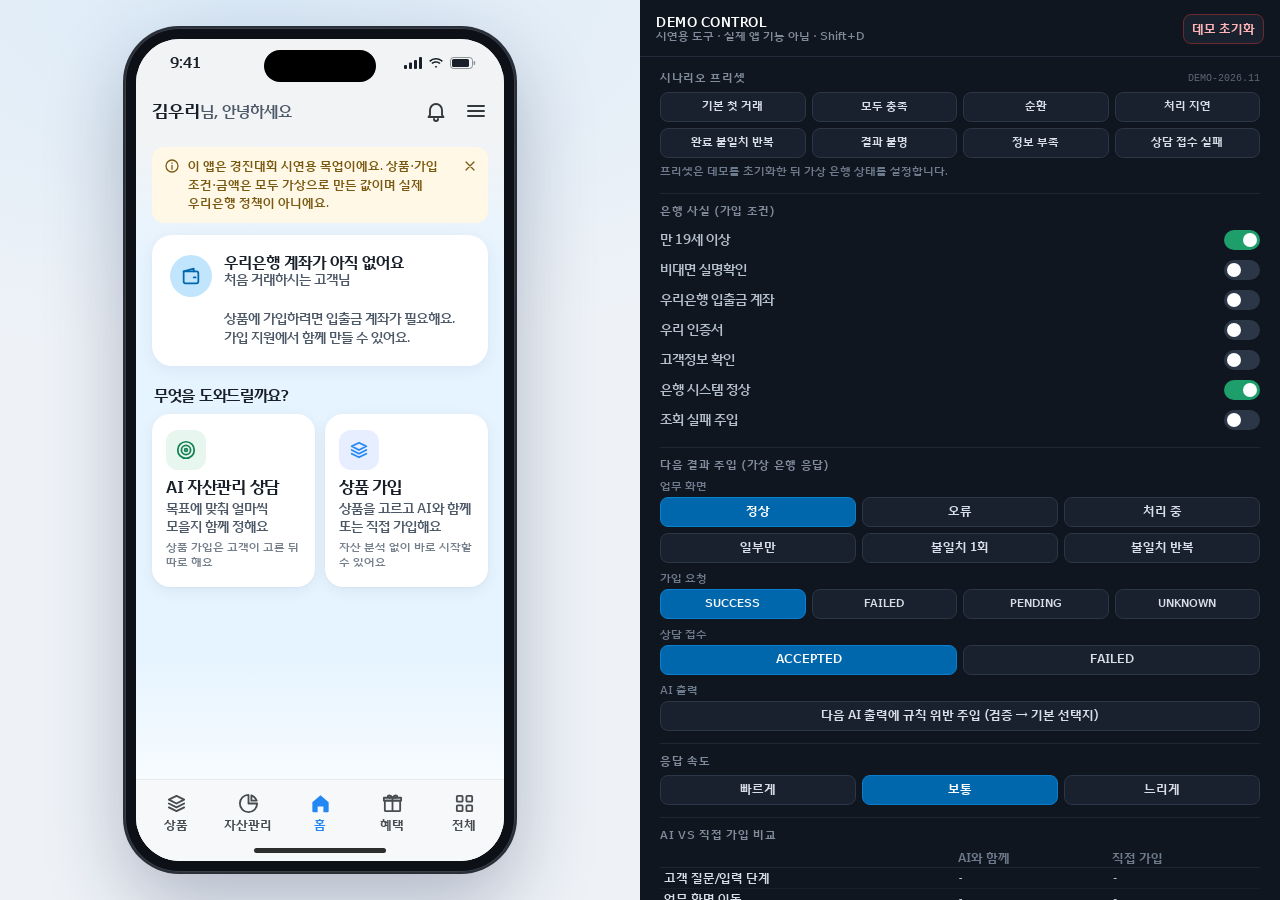
==== prototype/index.html @ 9380f92f "앱 내 문구 수정" ====
<!DOCTYPE html>
<html lang="ko">
<head>
  <meta charset="UTF-8" />
  <meta name="viewport" content="width=device-width, initial-scale=1, viewport-fit=cover" />
  <meta name="theme-color" content="#0067AC" />
  <meta name="description" content="WON 해결패스 인터랙티브 목업 - 자산관리 상담과 상품 가입 지원 AI 에이전트" />
  <title>WON 해결패스 · 인터랙티브 프로토타입</title>
  <link rel="stylesheet" href="css/style.css" />
  <link rel="stylesheet" href="css/components.css" />
</head>
<body>
  <div class="stage">
    <div class="stage-main">
      <section class="stage-intro" aria-label="프로토타입 소개">
        <p class="stage-intro__eyebrow">WIN &amp; WON<br>2026 우리은행 X SSAFY 아이디어 경진대회</p>
        <h1 class="stage-intro__title">WON 해결패스</h1>
        <p class="stage-intro__desc">자산관리 상담에서 상품 선택, 가입 완료 확인까지.<br />우리WON뱅킹 AI 에이전트 목업</p>
      </section>

      <div class="phone" id="phone">
        <div class="phone-island" aria-hidden="true"></div>
        <div class="phone-screen">
          <div class="statusbar" aria-hidden="true">
            <span class="statusbar__time">9:41</span>
            <span class="statusbar__icons">
              <svg width="18" height="12" viewBox="0 0 18 12"><rect x="0" y="8" width="3" height="4" rx="1"/><rect x="5" y="5.5" width="3" height="6.5" rx="1"/><rect x="10" y="3" width="3" height="9" rx="1"/><rect x="15" y="0" width="3" height="12" rx="1"/></svg>
              <svg width="16" height="12" viewBox="0 0 16 12"><path d="M8 2.6c2.2 0 4.2.9 5.7 2.3l1.2-1.2A9.7 9.7 0 0 0 8 1 9.7 9.7 0 0 0 1.1 3.7l1.2 1.2A8.1 8.1 0 0 1 8 2.6Zm0 3.2c1.3 0 2.5.5 3.4 1.3l1.2-1.2A6.6 6.6 0 0 0 8 4.2c-1.8 0-3.4.7-4.6 1.7l1.2 1.2c.9-.8 2.1-1.3 3.4-1.3Zm0 3.2c-.5 0-1 .2-1.3.5L8 11l1.3-1.5c-.3-.3-.8-.5-1.3-.5Z"/></svg>
              <svg width="26" height="12" viewBox="0 0 26 12"><rect x=".5" y=".5" width="22" height="11" rx="3" fill="none" stroke="currentColor" opacity=".45"/><rect x="2" y="2" width="17" height="8" rx="1.6"/><rect x="23.6" y="4" width="1.6" height="4" rx=".8" opacity=".45"/></svg>
            </span>
          </div>
          <main class="viewport" id="viewport" aria-live="polite"></main>
          <div class="overlay-root" id="overlay-root"></div>
          <div class="home-indicator" aria-hidden="true"></div>
        </div>
      </div>
    </div>

    <aside class="demo-panel" id="demo-panel" aria-label="시연 제어 패널"></aside>
  </div>

  <!-- ES Module 대신 일반 script를 의존 순서대로 로드한다 (file:// 실행 지원) -->
  <script src="js/state.js"></script>
  <script src="js/data/scenario.js"></script>
  <script src="js/mockBank.js"></script>
  <script src="js/ruleEngine.js"></script>
  <script src="js/pathfinder.js"></script>
  <script src="js/assetAdvisor.js"></script>
  <script src="js/aiSchema.js"></script>
  <script src="js/aiAgent.js"></script>
  <script src="js/ui.js"></script>
  <script src="js/app.js"></script>
  <script src="js/flows/joinFlow.js"></script>
  <script src="js/flows/directFlow.js"></script>
  <script src="js/flows/assetFlow.js"></script>
  <script src="js/screens/home.js"></script>
  <script src="js/screens/join.js"></script>
  <script src="js/screens/direct.js"></script>
  <script src="js/screens/asset.js"></script>
  <script src="js/demoPanel.js"></script>
  <script src="js/selfTest.js"></script>
</body>
</html>
---- prototype/css/style.css ----
/* =========================================================
   WON 해결패스 프로토타입 - 레이아웃 / 디자인 토큰
   ========================================================= */

/* 우리다움체: 우리금융그룹 무료 배포 서체. 라이선스상 배포 파일(TTF) 그대로 사용한다.
   힌팅이 포함된 TTF 배포본이 Windows에서 OTF보다 작은 글자를 선명하게 렌더링한다. */
@font-face {
  font-family: "Wooridaum";
  src: url("../fonts/WooridaumL.ttf") format("truetype");
  font-weight: 300;
  font-display: swap;
}

@font-face {
  font-family: "Wooridaum";
  src: url("../fonts/WooridaumR.ttf") format("truetype");
  font-weight: 400;
  font-display: swap;
}

@font-face {
  font-family: "Wooridaum";
  src: url("../fonts/WooridaumB.ttf") format("truetype");
  font-weight: 700;
  font-display: swap;
}

:root {
  /* 앱 UI 기본색(우리WON뱅킹 화면 기준)과 CI 색상 */
  --won-blue: #2488f3;
  --won-blue-dark: #1a72d6;
  --won-blue-deep: #0067ac;
  --won-blue-light: #e6eeff;
  --won-sky: #20c4f4;

  --bg: #f2f3f5;
  --surface: #ffffff;
  --line: #e6eaf0;
  --line-strong: #d3dae3;

  --text: #191f28;
  --text-2: #4e5968;
  --text-3: #76808c;

  --success: #1e9e6a;
  --success-bg: #e7f6ef;
  --warning: #e08f00;
  --warning-bg: #fff4dc;
  --danger: #e5484d;
  --danger-bg: #fdecec;
  --neutral-bg: #eef1f5;

  --radius-sm: 10px;
  --radius: 16px;
  --radius-lg: 22px;

  --shadow-card: 0 1px 2px rgba(16, 32, 64, 0.04), 0 4px 16px rgba(16, 32, 64, 0.06);
  --shadow-float: 0 12px 40px rgba(10, 30, 70, 0.18);

  --font: "Wooridaum", "Pretendard", "Pretendard Variable", -apple-system, BlinkMacSystemFont, "Apple SD Gothic Neo",
    "Malgun Gothic", "맑은 고딕", "Noto Sans KR", system-ui, sans-serif;
  --mono: "SFMono-Regular", Consolas, "D2Coding", "Liberation Mono", monospace;

  --ease: cubic-bezier(0.22, 0.8, 0.24, 1);
}

*,
*::before,
*::after {
  box-sizing: border-box;
}

html,
body {
  margin: 0;
  padding: 0;
  height: 100%;
}

body {
  font-family: var(--font);
  color: var(--text);
  background: radial-gradient(1200px 600px at 20% 0%, #dcebf8 0%, transparent 60%),
    radial-gradient(900px 600px at 100% 100%, #e3e9f6 0%, transparent 55%), #eef2f7;
  -webkit-font-smoothing: antialiased;
  -webkit-tap-highlight-color: transparent;
  word-break: keep-all;
  overflow-wrap: anywhere;
}

button,
input,
select,
textarea {
  font: inherit;
  color: inherit;
}

button {
  cursor: pointer;
}

/* ---------- Stage (PC) ---------- */

/* PC: 왼쪽 50% 앱, 오른쪽 50% 시연 제어 패널 */
.stage {
  height: 100vh;
  height: 100dvh;
  display: grid;
  grid-template-columns: 1fr 1fr;
}

.stage.is-panel-hidden {
  grid-template-columns: 1fr;
}

.stage-main {
  min-width: 0;
  min-height: 0;
  display: flex;
  align-items: center;
  justify-content: center;
  gap: 32px;
  padding: 20px;
}

.stage-intro {
  display: none;
  width: 300px;
  color: var(--won-blue-deep);
}

.stage-intro__eyebrow {
  font-size: 12px;
  font-weight: 600;
  color: var(--text-3);
  margin: 0 0 10px;
  letter-spacing: -0.01em;
}

.stage-intro__title {
  font-size: 34px;
  margin: 0 0 10px;
  letter-spacing: -0.03em;
  color: var(--won-blue);
}

.stage-intro__desc {
  margin: 0 0 22px;
  font-size: 15px;
  line-height: 1.6;
  color: var(--text-2);
}

.stage-intro__list {
  list-style: none;
  padding: 0;
  margin: 0 0 22px;
  display: grid;
  gap: 10px;
}

.stage-intro__list li {
  background: rgba(255, 255, 255, 0.7);
  border: 1px solid rgba(255, 255, 255, 0.9);
  border-radius: 12px;
  padding: 10px 12px;
  font-size: 13px;
  color: var(--text-2);
  line-height: 1.45;
}

.stage-intro__list strong {
  display: block;
  color: var(--won-blue-deep);
  font-size: 14px;
  margin-bottom: 2px;
}

.stage-intro__notice {
  font-size: 12px;
  line-height: 1.6;
  color: var(--text-3);
  margin: 0;
}

/* ---------- Phone frame ---------- */

.phone {
  position: relative;
  flex: none;
  height: clamp(680px, calc(100dvh - 40px), 844px);
  aspect-ratio: 390 / 844;
  border-radius: 54px;
  background: #0d1117;
  padding: 11px;
  box-shadow: 0 0 0 2px #2a2f38, 0 30px 80px rgba(10, 30, 70, 0.28), inset 0 0 0 1px #3a404a;
}

.phone-island {
  position: absolute;
  top: 22px;
  left: 50%;
  transform: translateX(-50%);
  width: 112px;
  height: 32px;
  border-radius: 20px;
  background: #000;
  z-index: 50;
}

.phone-screen {
  position: relative;
  width: 100%;
  height: 100%;
  border-radius: 44px;
  overflow: hidden;
  background: var(--bg);
  display: flex;
  flex-direction: column;
  isolation: isolate;
}

.statusbar {
  flex: none;
  height: 48px;
  padding: 0 28px 0 34px;
  display: flex;
  align-items: center;
  justify-content: space-between;
  font-size: 15px;
  font-weight: 700;
  color: var(--text);
  background: transparent;
  position: relative;
  z-index: 40;
  transition: color 0.3s;
}

.statusbar__icons {
  display: inline-flex;
  gap: 6px;
  align-items: center;
}

.statusbar svg {
  fill: currentColor;
}

.phone-screen.is-dark-top .statusbar {
  color: #fff;
}

.home-indicator {
  position: absolute;
  bottom: 8px;
  left: 50%;
  transform: translateX(-50%);
  width: 132px;
  height: 5px;
  border-radius: 3px;
  background: rgba(0, 0, 0, 0.82);
  z-index: 60;
  pointer-events: none;
}

/* ---------- Viewport & screens ---------- */

.viewport {
  position: absolute;
  inset: 0;
  overflow: hidden;
}

.screen {
  position: absolute;
  inset: 0;
  display: flex;
  flex-direction: column;
  background: var(--bg);
  padding-top: 48px; /* statusbar */
}

.screen.is-white {
  background: var(--surface);
}

.screen-body {
  flex: 1;
  overflow-y: auto;
  overflow-x: hidden;
  -webkit-overflow-scrolling: touch;
  scrollbar-width: none;
  padding: 4px 20px 28px;
}

.screen-body::-webkit-scrollbar {
  display: none;
}

.screen-footer {
  flex: none;
  padding: 12px 20px 26px;
  background: linear-gradient(to top, var(--bg) 70%, rgba(242, 243, 245, 0));
}

.screen.is-white .screen-footer {
  background: linear-gradient(to top, #fff 70%, rgba(255, 255, 255, 0));
}

/* transitions */
.screen.enter {
  animation: screenIn 0.34s var(--ease) both;
}
.screen.leave {
  animation: screenOut 0.34s var(--ease) both;
}
.screen.enter-back {
  animation: screenInBack 0.34s var(--ease) both;
}
.screen.leave-back {
  animation: screenOutBack 0.34s var(--ease) both;
  z-index: 2;
}
.screen.enter-fade {
  animation: fadeIn 0.25s ease both;
}

@keyframes screenIn {
  from {
    transform: translateX(36%);
    opacity: 0;
  }
  to {
    transform: none;
    opacity: 1;
  }
}
@keyframes screenOut {
  from {
    transform: none;
    opacity: 1;
  }
  to {
    transform: translateX(-14%);
    opacity: 0;
  }
}
@keyframes screenInBack {
  from {
    transform: translateX(-14%);
    opacity: 0;
  }
  to {
    transform: none;
    opacity: 1;
  }
}
@keyframes screenOutBack {
  from {
    transform: none;
    opacity: 1;
  }
  to {
    transform: translateX(36%);
    opacity: 0;
  }
}
@keyframes fadeIn {
  from {
    opacity: 0;
  }
  to {
    opacity: 1;
  }
}

/* overlay (sheet / modal / toast) */
.overlay-root {
  position: absolute;
  inset: 0;
  z-index: 30;
  pointer-events: none;
}

.overlay-root > * {
  pointer-events: auto;
}

/* ---------- Demo panel placement ---------- */

.stage > .demo-panel {
  min-width: 0;
  height: 100vh;
  height: 100dvh;
  border-radius: 0;
}

.stage.is-panel-hidden > .demo-panel {
  display: none;
}

/* ---------- Responsive ---------- */

/* 왼쪽 절반에 소개 문구와 폰이 함께 들어갈 만큼 넓을 때만 소개 표시 */
@media (min-width: 1560px) {
  .stage-intro {
    display: block;
  }
}

@media (min-width: 1320px) {
  .stage.is-panel-hidden .stage-intro {
    display: block;
  }
}

@media (max-width: 900px) {
  .stage {
    display: block;
    height: auto;
    min-height: 100dvh;
  }
  .stage-main {
    min-height: 100dvh;
  }
  body .demo-panel {
    display: none;
  }
  body .demo-panel.is-open {
    display: flex;
    position: fixed;
    inset: 12px 12px auto auto;
    width: min(420px, calc(100vw - 24px));
    height: calc(100dvh - 24px);
    border-radius: 20px;
    z-index: 1000;
  }
}

/* 실제 모바일 기기: 프레임 제거, 화면 전체 사용 */
@media (max-width: 520px) {
  body {
    background: var(--bg);
  }
  .stage,
  .stage-main {
    padding: 0;
    display: block;
    min-height: 100dvh;
  }
  .phone {
    width: 100vw;
    height: 100vh;
    height: 100dvh;
    aspect-ratio: auto;
    border-radius: 0;
    padding: 0;
    box-shadow: none;
    background: var(--bg);
  }
  .phone-island,
  .home-indicator,
  .statusbar {
    display: none;
  }
  .phone-screen {
    border-radius: 0;
  }
  .screen {
    padding-top: env(safe-area-inset-top, 0px);
  }
  .screen-footer {
    padding-bottom: calc(16px + env(safe-area-inset-bottom, 0px));
  }
}

@media (prefers-reduced-motion: reduce) {
  *,
  *::before,
  *::after {
    animation-duration: 0.01ms !important;
    transition-duration: 0.01ms !important;
  }
}
---- prototype/css/components.css ----
/* =========================================================
   WON 해결패스 프로토타입 - 컴포넌트
   ========================================================= */

/* ---------- App bar ---------- */

.appbar {
  flex: none;
  height: 52px;
  display: grid;
  grid-template-columns: 48px 1fr 48px;
  align-items: center;
  padding: 0 6px;
  background: inherit;
  position: relative;
  z-index: 3;
}

.appbar__title {
  text-align: center;
  font-size: 17px;
  font-weight: 700;
  letter-spacing: -0.02em;
  white-space: nowrap;
  overflow: hidden;
  text-overflow: ellipsis;
}

.icon-btn {
  width: 44px;
  height: 44px;
  border: 0;
  background: transparent;
  border-radius: 12px;
  display: inline-flex;
  align-items: center;
  justify-content: center;
  color: var(--text);
  transition: background 0.15s;
}

.icon-btn:hover {
  background: rgba(0, 0, 0, 0.04);
}

.icon-btn:active {
  background: rgba(0, 0, 0, 0.08);
}

.icon-btn svg {
  width: 24px;
  height: 24px;
}

/* ---------- Home ---------- */

.screen[data-screen="home"] {
  background: #f2f3f5;
}

.home-top {
  position: relative;
  z-index: 2;
  flex: none;
  display: flex;
  align-items: center;
  justify-content: space-between;
  padding: 4px 8px 6px 16px;
  background: #f2f3f5;
}

.home-mode {
  display: inline-flex;
  padding: 3px;
  border-radius: 999px;
  background: #e1e4e8;
}

.home-mode button {
  height: 30px;
  padding: 0 13px;
  border: 0;
  border-radius: 999px;
  background: transparent;
  font-size: 14px;
  font-weight: 700;
  color: #8b95a1;
}

.home-mode button.is-on {
  background: #fff;
  color: var(--text);
  box-shadow: 0 1px 3px rgba(0, 0, 0, 0.08);
}

.home-top__actions {
  position: relative;
  display: flex;
  align-items: center;
}

.home-top__actions .icon-btn {
  width: 40px;
  height: 40px;
  color: #33383d;
}

.ai-btn {
  position: relative;
}

.home-top__actions .ai-btn svg {
  width: 28px;
  height: 28px;
}

.ai-btn.has-dot::after {
  content: "";
  position: absolute;
  top: 7px;
  right: 5px;
  width: 7px;
  height: 7px;
  border-radius: 50%;
  background: #ff4d4f;
  border: 1.5px solid #f2f3f5;
}

.ai-tip {
  position: absolute;
  top: calc(100% + 6px);
  left: 60px;
  transform: translateX(-50%);
  padding: 6px 10px;
  border-radius: 8px;
  background: #1f2428;
  color: #fff;
  font-size: 11.5px;
  font-weight: 700;
  white-space: nowrap;
  pointer-events: none;
  animation: aiTip 4.5s ease forwards;
}

.ai-tip::before {
  content: "";
  position: absolute;
  top: -4px;
  left: 50%;
  width: 8px;
  height: 8px;
  background: #1f2428;
  transform: translateX(-50%) rotate(45deg);
}

@keyframes aiTip {
  0% {
    opacity: 0;
    transform: translate(-50%, 4px);
  }
  8%,
  80% {
    opacity: 1;
    transform: translate(-50%, 0);
  }
  100% {
    opacity: 0;
    visibility: hidden;
  }
}

.home-body {
  padding: 2px 16px 24px;
  background: linear-gradient(to bottom, #f2f3f5 0, #e6f4ff 130px, #e6f4ff 520px, #fff 700px) local;
}

.home-notice {
  margin-top: 6px;
}

.home-notice__track {
  display: flex;
  gap: 10px;
  overflow-x: auto;
  scroll-snap-type: x mandatory;
  scrollbar-width: none;
}

.home-notice__track::-webkit-scrollbar {
  display: none;
}

.home-notice__item {
  flex: 0 0 100%;
  scroll-snap-align: center;
  display: flex;
  align-items: center;
  background: #fff;
  border-radius: 16px;
  box-shadow: 0 2px 10px rgba(30, 60, 100, 0.06);
}

.home-notice__main {
  flex: 1;
  min-width: 0;
  display: flex;
  align-items: center;
  gap: 12px;
  padding: 14px 10px 14px 14px;
  border: 0;
  background: transparent;
  text-align: left;
  color: var(--text);
}

.home-notice__icon {
  flex: none;
  width: 40px;
  height: 40px;
  border-radius: 12px;
  background: #fff6d6;
  color: #e5ad00;
  display: grid;
  place-items: center;
}

.home-notice__icon svg {
  width: 22px;
  height: 22px;
}

.home-notice__item.is-case .home-notice__icon {
  background: var(--won-blue-light);
  color: var(--won-blue);
}

.home-notice__text {
  flex: 1;
  min-width: 0;
  font-size: 13px;
  line-height: 1.4;
  color: var(--text-2);
  word-break: keep-all;
}

.home-notice__text strong,
.home-notice__text span {
  display: block;
  white-space: nowrap;
  overflow: hidden;
  text-overflow: ellipsis;
}

.home-notice__text strong {
  margin-bottom: 1px;
  font-size: 14.5px;
  font-weight: 700;
  color: var(--text);
}

.home-notice__go {
  flex: none;
  display: flex;
  color: #9aa3ad;
}

.home-notice__go svg {
  width: 18px;
  height: 18px;
}

.home-notice__close {
  flex: none;
  width: 36px;
  height: 36px;
  margin-right: 6px;
  border: 0;
  border-radius: 10px;
  background: transparent;
  color: #9aa3ad;
  display: grid;
  place-items: center;
}

.home-notice__close svg {
  width: 16px;
  height: 16px;
}

.dots {
  display: flex;
  justify-content: center;
  gap: 5px;
  margin-top: 10px;
}

.dots i {
  width: 5px;
  height: 5px;
  border-radius: 50%;
  background: #c5ccd3;
  transition: background 0.2s;
}

.dots i.is-on {
  background: #1f2428;
}

.home-hero {
  margin-top: 6px;
}

.home-hero__art {
  display: block;
  width: 100%;
  height: auto;
}

.home-hero__bar {
  display: flex;
  align-items: center;
  justify-content: space-between;
  margin-top: -4px;
}

.pill-btn {
  display: inline-flex;
  align-items: center;
  gap: 5px;
  height: 32px;
  padding: 0 12px;
  border: 0;
  border-radius: 999px;
  background: rgba(255, 255, 255, 0.85);
  font-size: 13px;
  font-weight: 700;
  color: #33383d;
}

.pill-btn svg {
  width: 15px;
  height: 15px;
}

.toggle-pill {
  display: inline-flex;
  align-items: center;
  gap: 8px;
  padding: 4px 2px;
  border: 0;
  background: transparent;
  font-size: 13px;
  font-weight: 700;
  color: #33383d;
}

.toggle-pill__track {
  position: relative;
  width: 38px;
  height: 22px;
  border-radius: 999px;
  background: #c5ccd3;
  transition: background 0.2s;
}

.toggle-pill__knob {
  position: absolute;
  top: 2px;
  left: 2px;
  width: 18px;
  height: 18px;
  border-radius: 50%;
  background: #fff;
  box-shadow: 0 1px 3px rgba(0, 0, 0, 0.2);
  transition: transform 0.2s;
}

.toggle-pill.is-on .toggle-pill__track {
  background: var(--won-blue);
}

.toggle-pill.is-on .toggle-pill__knob {
  transform: translateX(16px);
}

.home-body > .notice {
  margin-top: 12px;
}

.acct {
  margin-top: 12px;
  padding: 20px 18px 18px;
  border-radius: 20px;
  background: #fff;
  box-shadow: 0 4px 16px rgba(30, 60, 100, 0.07);
  cursor: pointer;
}

.acct__head {
  display: flex;
  align-items: flex-start;
  gap: 12px;
}

.acct__logo {
  flex: none;
  width: 42px;
  height: 42px;
  border-radius: 50%;
  background: #c1e5fd;
  color: var(--won-blue-deep);
  display: grid;
  place-items: center;
}

.acct__logo svg {
  width: 22px;
  height: 22px;
}

.acct__info {
  flex: 1;
  min-width: 0;
}

.acct__name {
  font-size: 15px;
  font-weight: 700;
}

.acct__num {
  display: flex;
  align-items: center;
  gap: 4px;
  margin-top: 2px;
  font-size: 13px;
  color: var(--text-2);
  font-variant-numeric: tabular-nums;
}

.acct__copy {
  display: inline-grid;
  padding: 2px;
  border: 0;
  background: transparent;
  color: #9aa3ad;
}

.acct__copy svg {
  width: 14px;
  height: 14px;
}

.acct__more {
  flex: none;
  width: 30px;
  height: 30px;
  margin: -4px -8px 0 0;
  border: 0;
  background: transparent;
  color: #9aa3ad;
  display: grid;
  place-items: center;
}

.acct__more svg {
  width: 20px;
  height: 20px;
}

.acct__tags {
  display: flex;
  gap: 6px;
  margin: 10px 0 0 54px;
}

.tag {
  display: inline-flex;
  align-items: center;
  height: 22px;
  padding: 0 8px;
  border-radius: 6px;
  background: #e9eaec;
  color: #5a636c;
  font-size: 11.5px;
  font-weight: 700;
}

.acct__foot {
  display: flex;
  align-items: center;
  justify-content: space-between;
  gap: 12px;
  margin: 14px 0 0 54px;
}

.acct__bal {
  font-size: 24px;
  font-weight: 700;
  letter-spacing: -0.02em;
  font-variant-numeric: tabular-nums;
}

.acct__bal small {
  margin-left: 1px;
  font-size: 18px;
}

.acct__hidden {
  font-size: 18px;
  color: var(--text-3);
}

.acct__err {
  font-size: 14px;
  font-weight: 600;
  color: var(--text-2);
}

.acct__btn {
  flex: none;
  height: 36px;
  padding: 0 18px;
  border: 1px solid #d5dae0;
  border-radius: 999px;
  background: #fff;
  font-size: 14px;
  font-weight: 700;
  color: var(--text);
}

.acct__btn:active,
.home-all:active {
  background: #f2f3f5;
}

.home-all {
  width: 100%;
  height: 50px;
  margin-top: 10px;
  border: 1px solid #d5dae0;
  border-radius: 14px;
  background: #fff;
  font-size: 15px;
  font-weight: 700;
  color: var(--text);
}

.promo {
  width: 100%;
  margin-top: 14px;
  display: flex;
  align-items: center;
  gap: 12px;
  padding: 18px;
  border: 0;
  border-radius: 18px;
  background: #eae4d6;
  text-align: left;
  color: var(--text);
}

.promo__text {
  flex: 1;
  min-width: 0;
  font-size: 13px;
  line-height: 1.5;
  color: #5c5648;
  word-break: keep-all;
}

.promo__text strong {
  display: block;
  margin-bottom: 4px;
  font-size: 16px;
  color: #2b2720;
}

.promo__art {
  flex: none;
  width: 58px;
  height: 58px;
  border-radius: 50%;
  background: linear-gradient(135deg, var(--won-sky), var(--won-blue));
  display: grid;
  place-items: center;
}

.promo__art svg {
  width: 44px;
  height: 44px;
}

.home-body .fineprint {
  margin-top: 18px;
}

.bottom-nav {
  flex: none;
  display: grid;
  grid-template-columns: repeat(5, 1fr);
  padding: 6px 4px 24px;
  background: #f7f8fa;
  border-top: 1px solid #e8eaed;
}

.bottom-nav__item {
  display: flex;
  flex-direction: column;
  align-items: center;
  gap: 4px;
  padding: 6px 0;
  border: 0;
  background: transparent;
  font-size: 11.5px;
  font-weight: 700;
  color: #474c50;
}

.bottom-nav__item svg {
  width: 23px;
  height: 23px;
}

.bottom-nav__item.is-active {
  color: var(--won-blue);
}

/* ---------- Cards ---------- */

.card {
  background: var(--surface);
  border-radius: var(--radius);
  padding: 18px;
  box-shadow: var(--shadow-card);
}

.card + .card,
.card + .section,
.section + .card,
.section + .section {
  margin-top: 12px;
}

.card--tight {
  padding: 14px 16px;
}

.card--outline {
  box-shadow: none;
  border: 1px solid var(--line);
}

.card__title {
  font-size: 16px;
  font-weight: 700;
  letter-spacing: -0.02em;
  margin: 0 0 4px;
}

.card__desc {
  font-size: 13px;
  color: var(--text-2);
  line-height: 1.55;
  margin: 0;
}

.section {
  margin-top: 18px;
}

.section-title {
  font-size: 15px;
  font-weight: 700;
  margin: 0 2px 10px;
  display: flex;
  align-items: center;
  justify-content: space-between;
  letter-spacing: -0.02em;
}

.section-title small {
  font-weight: 500;
  color: var(--text-3);
  font-size: 12px;
}

/* ---------- Lists ---------- */

.tx-list {
  display: flex;
  flex-direction: column;
}

.tx-item {
  display: flex;
  justify-content: space-between;
  align-items: center;
  padding: 12px 0;
  border-bottom: 1px solid var(--line);
  font-size: 14px;
  gap: 8px;
}

.tx-item:last-child {
  border-bottom: 0;
}

.tx-item__sub {
  font-size: 12px;
  color: var(--text-3);
  margin-top: 2px;
}

.tx-item__amount {
  font-weight: 700;
  font-variant-numeric: tabular-nums;
  text-align: right;
  white-space: nowrap;
}

.empty {
  text-align: center;
  color: var(--text-3);
  font-size: 13px;
  padding: 16px 0;
}

.kv {
  display: flex;
  flex-direction: column;
}

.kv__row {
  display: flex;
  justify-content: space-between;
  align-items: center;
  gap: 12px;
  padding: 11px 0;
  border-bottom: 1px solid var(--line);
  font-size: 14px;
}

.kv__row:last-child {
  border-bottom: 0;
}

.kv__key {
  color: var(--text-2);
  flex: none;
}

.kv__val {
  font-weight: 600;
  text-align: right;
  font-variant-numeric: tabular-nums;
}

/* ---------- Buttons ---------- */

.btn {
  display: inline-flex;
  align-items: center;
  justify-content: center;
  gap: 6px;
  height: 48px;
  padding: 0 18px;
  border-radius: 14px;
  border: 0;
  font-size: 15px;
  font-weight: 700;
  letter-spacing: -0.02em;
  transition: background 0.15s, transform 0.1s, opacity 0.15s, box-shadow 0.15s;
  white-space: nowrap;
  position: relative;
}

.btn:active:not(:disabled) {
  transform: scale(0.98);
}

.btn:disabled {
  cursor: not-allowed;
  opacity: 0.45;
}

.btn--primary {
  background: var(--won-blue);
  color: #fff;
  box-shadow: 0 4px 12px rgba(36, 136, 243, 0.24);
}

.btn--primary:hover:not(:disabled) {
  background: var(--won-blue-dark);
}

.btn--secondary {
  background: var(--won-blue-light);
  color: var(--won-blue);
}

.btn--secondary:hover:not(:disabled) {
  background: #dbeaf8;
}

.btn--ghost {
  background: var(--neutral-bg);
  color: var(--text-2);
}

.btn--ghost:hover:not(:disabled) {
  background: #e4e8ee;
}

.btn--danger {
  background: var(--danger);
  color: #fff;
}

.btn--white {
  background: #fff;
  color: var(--won-blue);
  border: 1px solid #cfe2f5;
}

.btn--block {
  width: 100%;
}

.btn--sm {
  height: 38px;
  padding: 0 14px;
  font-size: 13px;
  border-radius: 11px;
}

.btn--lg {
  height: 56px;
  font-size: 17px;
  border-radius: 16px;
}

.btn-row {
  display: flex;
  gap: 8px;
}

.btn-row > .btn {
  flex: 1;
}

.btn-stack {
  display: flex;
  flex-direction: column;
  gap: 8px;
}

.btn.is-loading {
  color: transparent !important;
  pointer-events: none;
}

.btn.is-loading::after {
  content: "";
  position: absolute;
  width: 20px;
  height: 20px;
  border-radius: 50%;
  border: 2.5px solid rgba(255, 255, 255, 0.45);
  border-top-color: #fff;
  animation: spin 0.7s linear infinite;
}

.btn--secondary.is-loading::after,
.btn--ghost.is-loading::after,
.btn--white.is-loading::after {
  border-color: rgba(36, 136, 243, 0.25);
  border-top-color: var(--won-blue);
}

.link-btn {
  border: 0;
  background: none;
  color: var(--won-blue);
  font-weight: 600;
  font-size: 13px;
  padding: 4px 0;
}

/* ---------- Badges / chips ---------- */

.badge {
  display: inline-flex;
  align-items: center;
  gap: 4px;
  height: 22px;
  padding: 0 8px;
  border-radius: 999px;
  font-size: 11px;
  font-weight: 700;
  white-space: nowrap;
  background: var(--neutral-bg);
  color: var(--text-2);
  letter-spacing: -0.01em;
}

.badge--success {
  background: var(--success-bg);
  color: var(--success);
}
.badge--warning {
  background: var(--warning-bg);
  color: #b26f00;
}
.badge--danger {
  background: var(--danger-bg);
  color: var(--danger);
}
.badge--info {
  background: var(--won-blue-light);
  color: var(--won-blue);
}
.badge--demo {
  background: #fff;
  border: 1px dashed #b9c4d2;
  color: var(--text-3);
  font-weight: 600;
}

.chip-row {
  display: flex;
  flex-wrap: wrap;
  gap: 8px;
}

.chip {
  border: 1px solid var(--line-strong);
  background: #fff;
  border-radius: 999px;
  height: 36px;
  padding: 0 14px;
  font-size: 13px;
  font-weight: 600;
  color: var(--text-2);
  transition: all 0.15s;
}

.chip:hover {
  border-color: var(--won-blue);
  color: var(--won-blue);
}

.chip.is-selected {
  background: var(--won-blue);
  border-color: var(--won-blue);
  color: #fff;
}

.chip__tag {
  font-size: 10px;
  margin-left: 4px;
  opacity: 0.85;
}

/* ---------- Notices ---------- */

.notice {
  display: flex;
  gap: 10px;
  align-items: flex-start;
  padding: 12px 14px;
  border-radius: 12px;
  font-size: 13px;
  line-height: 1.55;
  background: var(--neutral-bg);
  color: var(--text-2);
}

.notice svg {
  flex: none;
  width: 18px;
  height: 18px;
  margin-top: 1px;
}

.notice--info {
  background: var(--won-blue-light);
  color: #154a78;
}
.notice--warning {
  background: var(--warning-bg);
  color: #7a4d00;
}
.notice--danger {
  background: var(--danger-bg);
  color: #9b2226;
}
.notice--success {
  background: var(--success-bg);
  color: #0f6b46;
}

.notice + .notice,
.notice + .card,
.card + .notice {
  margin-top: 12px;
}

.sim-tag {
  display: inline-flex;
  align-items: center;
  gap: 4px;
  font-size: 11px;
  color: var(--text-3);
  font-weight: 600;
}

.fineprint {
  font-size: 11.5px;
  color: var(--text-3);
  line-height: 1.6;
  margin: 14px 2px 0;
}

/* ---------- Transfer form ---------- */

.field {
  padding: 14px 0;
  border-bottom: 1px solid var(--line);
}

.field:last-child {
  border-bottom: 0;
  padding-bottom: 4px;
}

.field:first-child {
  padding-top: 2px;
}

.field__label {
  font-size: 12px;
  color: var(--text-3);
  font-weight: 600;
  margin-bottom: 6px;
}

.field__value {
  font-size: 16px;
  font-weight: 700;
  display: flex;
  align-items: center;
  gap: 10px;
}

.field__sub {
  font-size: 13px;
  color: var(--text-2);
  margin-top: 3px;
  font-variant-numeric: tabular-nums;
}

.avatar {
  width: 38px;
  height: 38px;
  border-radius: 50%;
  background: var(--won-blue-light);
  color: var(--won-blue);
  font-weight: 800;
  display: grid;
  place-items: center;
  font-size: 15px;
  flex: none;
}

.amount-input {
  display: flex;
  align-items: baseline;
  gap: 4px;
  border-bottom: 2px solid var(--won-blue);
  padding: 4px 0 6px;
}

.amount-input input {
  border: 0;
  outline: 0;
  background: transparent;
  font-size: 28px;
  font-weight: 800;
  width: 100%;
  min-width: 0;
  letter-spacing: -0.02em;
  font-variant-numeric: tabular-nums;
}

.amount-input input:disabled {
  color: var(--text);
  -webkit-text-fill-color: var(--text);
}

.amount-input span {
  font-size: 22px;
  font-weight: 700;
}

.amount-input.is-locked {
  border-bottom-color: var(--line-strong);
}

.amount-hint {
  font-size: 13px;
  color: var(--text-2);
  margin-top: 8px;
}

.text-input {
  width: 100%;
  height: 48px;
  border-radius: 12px;
  border: 1px solid var(--line-strong);
  padding: 0 14px;
  font-size: 15px;
  outline: 0;
  background: #fff;
  transition: border-color 0.15s, box-shadow 0.15s;
}

.text-input:focus {
  border-color: var(--won-blue);
  box-shadow: 0 0 0 3px rgba(36, 136, 243, 0.12);
}

/* ---------- Diagnosis checklist ---------- */

.spinner {
  width: 18px;
  height: 18px;
  border-radius: 50%;
  border: 2.5px solid var(--won-blue-light);
  border-top-color: var(--won-blue);
  animation: spin 0.7s linear infinite;
}

@keyframes spin {
  to {
    transform: rotate(360deg);
  }
}

@keyframes pop {
  from {
    transform: scale(0.7);
    opacity: 0;
  }
  to {
    transform: none;
    opacity: 1;
  }
}

.diag-sheet .sheet__title {
  margin-bottom: 8px;
}

.diag-sheet .sheet__desc {
  font-size: 15px;
  line-height: 1.55;
  margin-bottom: 18px;
}

/* ---------- Plan ---------- */

.plan-hero {
  background: linear-gradient(140deg, var(--won-blue) 0%, #0a4f8f 100%);
  color: #fff;
  border-radius: var(--radius-lg);
  padding: 20px;
  position: relative;
  overflow: hidden;
}

.plan-hero.is-ready {
  background: linear-gradient(140deg, #13906a 0%, #0c6d55 100%);
}

.plan-hero.is-blocked {
  background: linear-gradient(140deg, #5b6573 0%, #3b434e 100%);
}

.plan-hero__eyebrow {
  font-size: 12px;
  font-weight: 700;
  opacity: 0.85;
  display: flex;
  align-items: center;
  gap: 6px;
  margin-bottom: 8px;
}

.plan-hero__title {
  font-size: 19px;
  font-weight: 800;
  line-height: 1.4;
  letter-spacing: -0.03em;
  margin: 0;
}

.plan-hero__req {
  margin-top: 14px;
  display: flex;
  gap: 8px;
  flex-wrap: wrap;
}

.plan-hero__pill {
  background: rgba(255, 255, 255, 0.16);
  border-radius: 999px;
  padding: 5px 10px;
  font-size: 12px;
  font-weight: 600;
}

.recheck-bar {
  display: flex;
  align-items: center;
  gap: 10px;
  padding: 12px 14px;
  border-radius: 12px;
  background: var(--won-blue-light);
  color: var(--won-blue-dark);
  font-size: 13px;
  font-weight: 600;
  margin-top: 12px;
  animation: fadeIn 0.2s ease both;
}

.steps {
  display: flex;
  flex-direction: column;
  gap: 10px;
  margin-top: 14px;
  position: relative;
}

.step {
  background: #fff;
  border-radius: var(--radius);
  border: 1.5px solid transparent;
  box-shadow: var(--shadow-card);
  overflow: hidden;
  transition: border-color 0.25s, opacity 0.25s;
  animation: stepIn 0.35s var(--ease) both;
}

@keyframes stepIn {
  from {
    transform: translateY(8px);
    opacity: 0;
  }
  to {
    transform: none;
    opacity: 1;
  }
}

.step.is-current {
  border-color: var(--won-blue);
  box-shadow: 0 6px 20px rgba(36, 136, 243, 0.14);
}

.step.is-done {
  background: #fafcfb;
  box-shadow: none;
  border-color: var(--line);
}

.step.is-locked {
  opacity: 0.78;
}

.step__head {
  display: flex;
  align-items: center;
  gap: 12px;
  padding: 14px 16px;
}

.step__num {
  width: 28px;
  height: 28px;
  border-radius: 50%;
  flex: none;
  display: grid;
  place-items: center;
  font-size: 13px;
  font-weight: 800;
  background: var(--neutral-bg);
  color: var(--text-2);
}

.step.is-current .step__num {
  background: var(--won-blue);
  color: #fff;
}

.step.is-done .step__num {
  background: var(--success);
  color: #fff;
}

.step__num svg {
  width: 16px;
  height: 16px;
}

.step__title {
  flex: 1;
  font-size: 15px;
  font-weight: 700;
  letter-spacing: -0.02em;
}

.step.is-done .step__title {
  color: var(--text-2);
}

.step__body {
  padding: 0 16px 16px 50px;
}

.step__problem {
  margin: 0 0 14px;
  font-size: 14px;
  line-height: 1.5;
  color: var(--text);
}

.step__note {
  font-size: 12px;
  color: var(--text-3);
  margin-top: 2px;
}

.request-summary {
  display: flex;
  align-items: center;
  gap: 12px;
  padding: 14px 16px;
  margin-top: 12px;
}

.request-summary__text {
  flex: 1;
  font-size: 13px;
  color: var(--text-2);
  line-height: 1.45;
}

.request-summary__text strong {
  display: block;
  color: var(--text);
  font-size: 15px;
}

/* ---------- Flow screens (OTP / limit / KYC) ---------- */

.flow-hero {
  text-align: center;
  padding: 18px 8px 8px;
}

.flow-hero__icon {
  width: 64px;
  height: 64px;
  border-radius: 20px;
  margin: 0 auto 14px;
  background: var(--won-blue-light);
  color: var(--won-blue);
  display: grid;
  place-items: center;
}

.flow-hero__icon svg {
  width: 32px;
  height: 32px;
}

.flow-hero__title {
  font-size: 20px;
  font-weight: 800;
  letter-spacing: -0.03em;
  margin: 0 0 6px;
}

.flow-hero__desc {
  font-size: 14px;
  color: var(--text-2);
  line-height: 1.55;
  margin: 0;
}

.flow-progress {
  display: flex;
  flex-direction: column;
  gap: 12px;
  padding: 6px 0;
}

.flow-progress__row {
  display: flex;
  align-items: center;
  gap: 10px;
  font-size: 14px;
  color: var(--text-2);
}

.flow-progress__row .dot {
  width: 22px;
  height: 22px;
  display: grid;
  place-items: center;
  flex: none;
}

.flow-progress__row.is-done {
  color: var(--text);
  font-weight: 600;
}

.done-mark {
  width: 22px;
  height: 22px;
  border-radius: 50%;
  background: var(--success);
  color: #fff;
  display: grid;
  place-items: center;
  animation: pop 0.25s var(--ease) both;
}

.done-mark svg {
  width: 14px;
  height: 14px;
}

.limit-check {
  margin-top: 14px;
  animation: fadeIn 0.25s ease both;
}

/* ---------- Result ---------- */

.result {
  text-align: center;
  padding: 26px 4px 8px;
}

.result__icon {
  width: 76px;
  height: 76px;
  border-radius: 50%;
  margin: 0 auto 18px;
  display: grid;
  place-items: center;
  animation: pop 0.4s var(--ease) both;
}

.result__icon svg {
  width: 38px;
  height: 38px;
}

.result__icon--success {
  background: var(--success-bg);
  color: var(--success);
}
.result__icon--warning {
  background: var(--warning-bg);
  color: var(--warning);
}
.result__icon--danger {
  background: var(--danger-bg);
  color: var(--danger);
}
.result__icon--neutral {
  background: var(--neutral-bg);
  color: var(--text-2);
}

.result__title {
  font-size: 22px;
  font-weight: 800;
  letter-spacing: -0.03em;
  margin: 0 0 6px;
}

.result__desc {
  font-size: 14px;
  color: var(--text-2);
  line-height: 1.55;
  margin: 0;
}

.result__amount {
  font-size: 30px;
  font-weight: 800;
  letter-spacing: -0.02em;
  margin: 14px 0 2px;
  font-variant-numeric: tabular-nums;
}

.verify-list {
  display: flex;
  flex-direction: column;
  gap: 10px;
}

.verify-item {
  display: flex;
  align-items: center;
  gap: 10px;
  font-size: 14px;
}

.verify-item__icon {
  width: 22px;
  height: 22px;
  border-radius: 50%;
  display: grid;
  place-items: center;
  flex: none;
  background: var(--success);
  color: #fff;
}

.verify-item__icon.is-pending {
  background: var(--warning-bg);
  color: var(--warning);
}

.verify-item__icon.is-fail {
  background: var(--danger-bg);
  color: var(--danger);
}

.verify-item__icon svg {
  width: 13px;
  height: 13px;
}

.verify-item__text {
  flex: 1;
}

.verify-item__text small {
  display: block;
  color: var(--text-3);
  font-size: 12px;
}

/* ---------- Bottom sheet ---------- */

.sheet-backdrop {
  position: absolute;
  inset: 0;
  background: rgba(10, 20, 35, 0.42);
  opacity: 0;
  transition: opacity 0.25s ease;
}

.sheet-backdrop.is-open {
  opacity: 1;
}

.sheet {
  position: absolute;
  left: 0;
  right: 0;
  bottom: 0;
  background: #fff;
  border-radius: 26px 26px 0 0;
  padding: 10px 22px 34px;
  transform: translateY(105%);
  transition: transform 0.34s var(--ease);
  max-height: 88%;
  overflow-y: auto;
  scrollbar-width: none;
}

.sheet.is-open {
  transform: none;
}

.sheet__handle {
  width: 40px;
  height: 5px;
  border-radius: 3px;
  background: var(--line-strong);
  margin: 0 auto 16px;
}

.sheet__title {
  font-size: 20px;
  font-weight: 800;
  letter-spacing: -0.03em;
  margin: 0 0 4px;
  display: flex;
  align-items: center;
  gap: 8px;
}

.sheet__desc {
  font-size: 14px;
  color: var(--text-2);
  line-height: 1.5;
  margin: 0;
}

/* ---------- Modal ---------- */

.modal-backdrop {
  position: absolute;
  inset: 0;
  background: rgba(10, 20, 35, 0.45);
  display: flex;
  align-items: flex-end;
  opacity: 0;
  transition: opacity 0.2s ease;
}

.modal-backdrop.is-open {
  opacity: 1;
}

.modal {
  width: 100%;
  background: #fff;
  border-radius: 26px 26px 0 0;
  padding: 24px 22px 34px;
  transform: translateY(40px);
  transition: transform 0.3s var(--ease);
}

.modal-backdrop.is-open .modal {
  transform: none;
}

.modal__title {
  font-size: 19px;
  font-weight: 800;
  margin: 0 0 6px;
  letter-spacing: -0.03em;
  line-height: 1.4;
}

.modal__body {
  font-size: 14px;
  color: var(--text-2);
  line-height: 1.55;
  margin-bottom: 18px;
}

/* ---------- Toast ---------- */

.toast-wrap {
  position: absolute;
  left: 16px;
  right: 16px;
  top: 58px;
  display: flex;
  flex-direction: column;
  align-items: center;
  gap: 8px;
  pointer-events: none !important;
  z-index: 5;
}

.toast {
  background: rgba(25, 31, 40, 0.92);
  color: #fff;
  font-size: 13px;
  font-weight: 500;
  line-height: 1.45;
  padding: 11px 16px;
  border-radius: 12px;
  max-width: 100%;
  box-shadow: var(--shadow-float);
  animation: toastIn 0.25s var(--ease) both;
  display: flex;
  gap: 8px;
  align-items: center;
}

.toast--success::before,
.toast--warning::before,
.toast--danger::before {
  content: "";
  width: 8px;
  height: 8px;
  border-radius: 50%;
  flex: none;
}
.toast--success::before {
  background: #4ade80;
}
.toast--warning::before {
  background: #fbbf24;
}
.toast--danger::before {
  background: #f87171;
}

.toast.is-leaving {
  animation: toastOut 0.2s ease both;
}

@keyframes toastIn {
  from {
    transform: translateY(-10px);
    opacity: 0;
  }
  to {
    transform: none;
    opacity: 1;
  }
}

@keyframes toastOut {
  to {
    transform: translateY(6px);
    opacity: 0;
  }
}

/* ---------- Chat ---------- */

.chat-log {
  display: flex;
  flex-direction: column;
  gap: 12px;
  padding-top: 6px;
}

.msg {
  display: flex;
  flex-direction: column;
  max-width: 88%;
  animation: stepIn 0.25s var(--ease) both;
}

.msg--user {
  align-self: flex-end;
  align-items: flex-end;
}

.msg--bot {
  align-self: flex-start;
}

.msg__bubble {
  padding: 11px 14px;
  border-radius: 18px;
  font-size: 14px;
  line-height: 1.6;
  white-space: pre-line;
}

.msg--user .msg__bubble {
  background: var(--won-blue);
  color: #fff;
  border-bottom-right-radius: 6px;
}

.msg--bot .msg__bubble {
  background: #fff;
  color: var(--text);
  border-bottom-left-radius: 6px;
  box-shadow: var(--shadow-card);
}

.msg__bubble.is-warning {
  border-left: 3px solid var(--warning);
}

.msg__links {
  display: flex;
  flex-wrap: wrap;
  gap: 6px;
  margin-top: 8px;
}

.msg__meta {
  margin-top: 6px;
  font-size: 11px;
  color: var(--text-3);
  display: flex;
  flex-wrap: wrap;
  gap: 4px;
  align-items: center;
}

.msg__meta code {
  font-family: var(--mono);
  font-size: 10.5px;
  background: #fff;
  border: 1px solid var(--line);
  padding: 0 5px;
  border-radius: 4px;
}

.bot-label {
  font-size: 12px;
  font-weight: 700;
  color: var(--won-blue);
  margin: 0 0 4px 4px;
  display: flex;
  align-items: center;
  gap: 4px;
}

.typing {
  display: inline-flex;
  gap: 4px;
  padding: 14px 16px;
  background: #fff;
  border-radius: 18px;
  border-bottom-left-radius: 6px;
  box-shadow: var(--shadow-card);
  align-self: flex-start;
}

.typing span {
  width: 6px;
  height: 6px;
  border-radius: 50%;
  background: var(--text-3);
  animation: blink 1s infinite ease-in-out;
}

.typing span:nth-child(2) {
  animation-delay: 0.15s;
}
.typing span:nth-child(3) {
  animation-delay: 0.3s;
}

@keyframes blink {
  0%,
  80%,
  100% {
    opacity: 0.3;
    transform: translateY(0);
  }
  40% {
    opacity: 1;
    transform: translateY(-3px);
  }
}

.ai-badge {
  justify-self: end;
  margin-right: 8px;
  width: 38px;
  height: 38px;
  border-radius: 11px;
  background: linear-gradient(135deg, #a539ee, #8258fa);
  color: #fff;
  display: flex;
  flex-direction: column;
  align-items: center;
  justify-content: center;
  font-size: 8.5px;
  font-weight: 700;
  line-height: 1.1;
  letter-spacing: -0.04em;
}

.ai-badge b {
  font-size: 13px;
  font-weight: 800;
}

.chat-tools {
  flex: none;
  display: flex;
  justify-content: flex-end;
  padding: 0 12px 8px;
  background: #fff;
  border-bottom: 1px solid #eef0f3;
}

.chat-tools button {
  display: inline-flex;
  align-items: center;
  gap: 4px;
  height: 30px;
  padding: 0 10px;
  border: 0;
  background: transparent;
  font-size: 12.5px;
  font-weight: 600;
  color: #5a636c;
}

.chat-tools button + button {
  border-left: 1px solid #e3e6ea;
}

.chat-tools svg {
  width: 15px;
  height: 15px;
}

.chat-body {
  background: #f8f9fb;
  padding: 14px 18px 24px;
}

.chat-day {
  display: flex;
  align-items: center;
  gap: 10px;
  font-size: 12px;
  color: var(--text-3);
}

.chat-day::before,
.chat-day::after {
  content: "";
  flex: 1;
  height: 1px;
  background: #e6e8eb;
}

.chat-sys {
  display: flex;
  align-items: center;
  justify-content: center;
  gap: 6px;
  width: fit-content;
  margin: 14px auto 0;
  padding: 7px 14px;
  border-radius: 999px;
  background: #eef0f3;
  font-size: 12px;
  color: #5a636c;
}

.chat-sys i {
  width: 6px;
  height: 6px;
  border-radius: 50%;
  background: #2888ec;
}

.chat-hello {
  margin-top: 22px;
}

.chat-avatar {
  width: 38px;
  height: 38px;
  border-radius: 50%;
  background: linear-gradient(135deg, var(--won-sky), var(--won-blue));
  display: grid;
  place-items: center;
}

.chat-avatar svg {
  width: 30px;
  height: 30px;
}

.chat-hello h2 {
  margin: 12px 0 8px;
  font-size: 21px;
  font-weight: 700;
  line-height: 1.45;
  letter-spacing: -0.03em;
}

.chat-hello p {
  margin: 0;
  font-size: 14px;
  line-height: 1.6;
  color: var(--text-2);
  word-break: keep-all;
}

.chat-chips {
  display: flex;
  flex-wrap: wrap;
  gap: 8px;
  margin-top: 16px;
}

.chat-chip {
  height: 34px;
  padding: 0 14px;
  border: 0;
  border-radius: 999px;
  background: #e6eeff;
  font-size: 13.5px;
  font-weight: 600;
  color: #2f3438;
}

.chat-chip:active {
  background: #d4e2ff;
}

.chat-cards {
  margin: 20px -18px 0;
}

.chat-cards__track {
  display: flex;
  gap: 10px;
  overflow-x: auto;
  scroll-snap-type: x mandatory;
  scroll-padding: 0 18px;
  padding: 2px 18px 10px;
  scrollbar-width: none;
}

.chat-cards__track::-webkit-scrollbar {
  display: none;
}

.chat-card {
  position: relative;
  flex: 0 0 84%;
  scroll-snap-align: start;
  padding: 22px 20px 18px;
  border-radius: 22px;
  background: #fff;
  box-shadow: 0 4px 16px rgba(30, 60, 100, 0.07);
}

.chat-card__icon {
  position: absolute;
  top: 20px;
  right: 18px;
  width: 52px;
  height: 52px;
  border-radius: 50%;
  background: #e6f4ff;
  color: var(--won-blue);
  display: grid;
  place-items: center;
}

.chat-card__icon svg {
  width: 26px;
  height: 26px;
}

.chat-card h3 {
  min-height: 52px;
  margin: 0 64px 6px 0;
  font-size: 18px;
  font-weight: 700;
  line-height: 1.4;
  letter-spacing: -0.03em;
  word-break: keep-all;
}

.chat-card h3 em {
  font-style: normal;
  color: var(--won-blue);
}

.chat-card p {
  min-height: 40px;
  margin: 0 0 16px;
  font-size: 13px;
  line-height: 1.55;
  color: var(--text-2);
  word-break: keep-all;
}

.chat-card__cta {
  width: 100%;
  height: 46px;
  border: 0;
  border-radius: 12px;
  background: var(--won-blue);
  color: #fff;
  font-size: 15px;
  font-weight: 700;
}

.chat-card__cta:active {
  background: var(--won-blue-dark);
}

.chat-cards .dots {
  margin-top: 4px;
}

.chat-time {
  margin: 8px 2px 14px;
  font-size: 11.5px;
  color: var(--text-3);
}

.chat-input {
  flex: none;
  display: flex;
  align-items: center;
  gap: 6px;
  padding: 10px 14px 26px 8px;
  background: #fff;
  border-top: 1px solid #eef0f3;
}

.chat-input > .icon-btn {
  flex: none;
  color: #5a636c;
}

.chat-input__field {
  flex: 1;
  min-width: 0;
  display: flex;
  align-items: center;
  height: 46px;
  padding: 0 6px 0 16px;
  border-radius: 12px;
  background: #f2f3f5;
  border: 1px solid transparent;
}

.chat-input__field:focus-within {
  border-color: var(--won-blue);
  background: #fff;
}

.chat-input input {
  flex: 1;
  min-width: 0;
  height: 100%;
  border: 0;
  outline: 0;
  background: transparent;
  font-size: 14.5px;
}

.chat-input__send {
  flex: none;
  width: 36px;
  height: 36px;
  border: 0;
  border-radius: 10px;
  background: transparent;
  color: var(--won-blue);
  display: grid;
  place-items: center;
}

.chat-input__send svg {
  width: 21px;
  height: 21px;
}

/* ---------- Skeleton ---------- */

.skeleton {
  display: flex;
  flex-direction: column;
  gap: 12px;
  padding: 8px 20px;
}

.sk {
  border-radius: 14px;
  background: linear-gradient(90deg, #e9edf2 25%, #f3f5f8 50%, #e9edf2 75%);
  background-size: 200% 100%;
  animation: shimmer 1.1s infinite linear;
}

@keyframes shimmer {
  from {
    background-position: 200% 0;
  }
  to {
    background-position: -200% 0;
  }
}

/* ---------- Demo panel ---------- */

.demo-panel {
  display: flex;
  flex-direction: column;
  background: #10161f;
  color: #d7dee8;
  border-radius: 20px;
  box-shadow: 0 20px 60px rgba(10, 20, 40, 0.3);
  overflow: hidden;
  font-size: 12.5px;
}

.stage > .demo-panel {
  box-shadow: none;
}

.dp-head {
  flex: none;
  padding: 14px 16px 12px;
  border-bottom: 1px solid #222c3a;
  display: flex;
  align-items: center;
  justify-content: space-between;
  gap: 8px;
}

.dp-head__title {
  font-weight: 800;
  font-size: 13px;
  letter-spacing: 0.04em;
  color: #fff;
}

.dp-head__sub {
  font-size: 11px;
  color: #7f8b9b;
  margin-top: 2px;
}

.dp-body {
  flex: 1;
  min-height: 0;
  overflow-y: auto;
  padding: 4px 20px 16px;
  scrollbar-width: thin;
  scrollbar-color: #2b3646 transparent;
}

.dp-col {
  min-width: 0;
}

/* 패널이 충분히 넓으면 조작(왼쪽) / 관찰(오른쪽) 2단 구성, 각 단 독립 스크롤 */
@media (min-width: 1400px) {
  .stage > .demo-panel {
    font-size: 13px;
  }
  .dp-body {
    display: grid;
    grid-template-columns: minmax(280px, 0.8fr) minmax(0, 1.2fr);
    gap: 24px;
    overflow: hidden;
    padding: 0 0 0 20px;
  }
  .dp-col {
    overflow-y: auto;
    min-height: 0;
    padding: 4px 0 16px;
    scrollbar-width: thin;
    scrollbar-color: #2b3646 transparent;
  }
  .dp-col--observe {
    padding-right: 20px;
    border-left: 1px solid #1e2734;
    padding-left: 24px;
    margin-left: -12px;
  }
  .dp-col--controls .dp-tests {
    max-height: none;
  }
  .dp-col--observe .dp-log,
  .dp-col--observe .dp-pre {
    max-height: 260px;
  }
}

.dp-graph {
  background: #0b1017;
  border: 1px solid #1e2734;
  border-radius: 10px;
  padding: 6px;
}

.dp-svg {
  display: block;
  width: 100%;
  height: auto;
  font-family: var(--mono);
}

.dp-svg .g-node rect {
  fill: #141c27;
  stroke: #2b3646;
  stroke-width: 1;
}

.dp-svg .g-node text {
  fill: #7f8b9b;
  font-size: 10.5px;
  text-anchor: middle;
}

.dp-svg .g-node .g-sub {
  font-size: 9.5px;
  fill: #5b6879;
}

.dp-svg .g-node.is-visited rect {
  stroke: #2f6fa3;
}

.dp-svg .g-node.is-visited text {
  fill: #b5d6f2;
}

.dp-svg .g-node.is-current rect,
.dp-svg .g-node.is-start rect {
  fill: #0067ac;
  stroke: #3fa2e8;
  stroke-width: 1.5;
}

.dp-svg .g-node.is-current text,
.dp-svg .g-node.is-start text,
.dp-svg .g-node.is-start .g-sub {
  fill: #fff;
  font-weight: 700;
}

.dp-svg .g-node.is-goal rect {
  fill: #0f2a20;
  stroke: #1e9e6a;
  stroke-width: 1.5;
}

.dp-svg .g-node.is-goal text {
  fill: #86efac;
}

.dp-svg .g-edge {
  fill: none;
  stroke: #3a4a60;
  stroke-width: 1.2;
}

.dp-svg .g-edge.is-dashed {
  stroke-dasharray: 3 3;
  opacity: 0.6;
}

.dp-svg .g-edge.is-hl {
  stroke: #3fa2e8;
  stroke-width: 2.4;
}

.dp-svg .g-elabel {
  fill: #6d7a8c;
  font-size: 9.5px;
  text-anchor: middle;
  paint-order: stroke;
  stroke: #0b1017;
  stroke-width: 3px;
}

.dp-svg .g-elabel.is-hl {
  fill: #7cc4ff;
  font-weight: 700;
}

.dp-weights code {
  font-family: var(--mono);
  font-size: 10px;
  color: #5b6879;
  margin-left: 4px;
}

.dp-weights b {
  font-family: var(--mono);
  color: #7cc4ff;
}

.dp-tag {
  font-family: var(--mono);
  font-size: 10px;
  color: #5b6879;
  text-transform: none;
  letter-spacing: 0;
  font-weight: 500;
}

.dp-section {
  padding: 12px 0;
  border-bottom: 1px solid #1e2734;
}

.dp-section:last-child {
  border-bottom: 0;
}

.dp-section__title {
  font-size: 11px;
  font-weight: 700;
  color: #7f8b9b;
  letter-spacing: 0.06em;
  text-transform: uppercase;
  margin-bottom: 8px;
  display: flex;
  justify-content: space-between;
  align-items: center;
}

.dp-btn {
  min-height: 30px;
  padding: 5px 8px;
  line-height: 1.2;
  word-break: keep-all;
  border-radius: 8px;
  border: 1px solid #2b3646;
  background: #18212d;
  color: #d7dee8;
  font-size: 12px;
  font-weight: 600;
  transition: background 0.15s, border-color 0.15s;
}

.dp-btn:hover {
  background: #202b3a;
  border-color: #3a4a60;
}

.dp-btn.is-active {
  background: #0067ac;
  border-color: #0a7fd0;
  color: #fff;
}

.dp-btn--primary {
  background: #0067ac;
  border-color: #0a7fd0;
  color: #fff;
}

.dp-btn--danger {
  border-color: #6b2a2d;
  color: #ffb4b6;
}

.dp-grid {
  display: grid;
  grid-template-columns: repeat(3, 1fr);
  gap: 6px;
}

.dp-grid--2 {
  grid-template-columns: repeat(2, 1fr);
}

.dp-grid--4 .dp-btn {
  padding: 5px 2px;
  font-size: 11px;
}

.dp-grid--4 {
  grid-template-columns: repeat(4, 1fr);
}

.dp-row {
  display: flex;
  align-items: center;
  justify-content: space-between;
  gap: 8px;
  padding: 5px 0;
}

.dp-row label {
  color: #b5c0ce;
}

.dp-switch {
  position: relative;
  width: 36px;
  height: 20px;
  flex: none;
}

.dp-switch input {
  opacity: 0;
  width: 0;
  height: 0;
  position: absolute;
}

.dp-switch span {
  position: absolute;
  inset: 0;
  border-radius: 999px;
  background: #2b3646;
  transition: background 0.15s;
  cursor: pointer;
}

.dp-switch span::after {
  content: "";
  position: absolute;
  top: 3px;
  left: 3px;
  width: 14px;
  height: 14px;
  border-radius: 50%;
  background: #fff;
  transition: transform 0.15s;
}

.dp-switch input:checked + span {
  background: #1e9e6a;
}

.dp-switch input:checked + span::after {
  transform: translateX(16px);
}

.dp-select {
  height: 28px;
  border-radius: 7px;
  border: 1px solid #2b3646;
  background: #18212d;
  color: #d7dee8;
  font-size: 12px;
  padding: 0 6px;
}

.dp-pre {
  font-family: var(--mono);
  font-size: 10.5px;
  line-height: 1.5;
  background: #0b1017;
  border: 1px solid #1e2734;
  border-radius: 8px;
  padding: 8px 10px;
  margin: 0;
  max-height: 220px;
  overflow: auto;
  white-space: pre;
  color: #a8d1ff;
}

.dp-log {
  font-family: var(--mono);
  font-size: 10.5px;
  line-height: 1.55;
  max-height: 170px;
  overflow: auto;
  background: #0b1017;
  border: 1px solid #1e2734;
  border-radius: 8px;
  padding: 6px 8px;
}

.dp-log div {
  white-space: nowrap;
  overflow: hidden;
  text-overflow: ellipsis;
}

.dp-log .t {
  color: #5b6879;
}

.dp-log .s {
  color: #7cc4ff;
}

.dp-path {
  font-family: var(--mono);
  font-size: 11px;
  line-height: 1.6;
  color: #cfe6ff;
}

.dp-path .arrow {
  color: #5b6879;
}

.dp-tests {
  font-size: 11.5px;
  line-height: 1.5;
  margin-top: 8px;
  max-height: 240px;
  overflow: auto;
}

.dp-tests .pass {
  color: #4ade80;
}

.dp-tests .fail {
  color: #f87171;
}

.dp-note {
  font-size: 11px;
  color: #6d7a8c;
  line-height: 1.5;
  margin-top: 6px;
}

.dp-sub {
  font-size: 11px;
  color: #6d7a8c;
  margin: 10px 0 5px;
}

.dp-tabs {
  display: flex;
  gap: 4px;
  margin-bottom: 8px;
  flex-wrap: wrap;
}

.dp-legend {
  display: flex;
  gap: 12px;
  margin-top: 6px;
  font-size: 10.5px;
  color: #7f8b9b;
}

.dp-legend i {
  display: inline-block;
  width: 18px;
  height: 0;
  margin-right: 4px;
  vertical-align: middle;
  border-top: 1.5px solid #3a4a60;
}

.dp-legend .lg-p {
  border-top: 1.5px dashed #d69a2d;
}

.dp-legend .lg-s {
  border-top: 1.5px dotted #7f8b9b;
}

.dp-svg .g-edge.is-proposal {
  stroke: #d69a2d;
  stroke-dasharray: 5 3;
  opacity: 0.85;
}

.dp-svg .g-edge.is-safety {
  stroke: #6d7a8c;
  stroke-dasharray: 2 3;
}

.dp-table {
  width: 100%;
  border-collapse: collapse;
  font-size: 11.5px;
}

.dp-table th {
  text-align: left;
  font-weight: 600;
  color: #6d7a8c;
  padding: 3px 4px;
  border-bottom: 1px solid #1e2734;
}

.dp-table td {
  padding: 4px;
  border-bottom: 1px solid #161e29;
  vertical-align: top;
}

.dp-table .mono,
.dp-ai-row .t {
  font-family: var(--mono);
  font-size: 10.5px;
}

.dp-dim {
  color: #5b6879;
}

.dp-ai-row {
  font-size: 11.5px;
  padding: 3px 0;
  border-bottom: 1px solid #161e29;
}

.dp-ai-row .t {
  color: #5b6879;
}

.dp-ai-row .ok {
  color: #4ade80;
  font-size: 10.5px;
}

.dp-ai-row .bad {
  color: #f87171;
  font-size: 10.5px;
}

.dp-ai-row.is-bad {
  background: rgba(248, 113, 113, 0.08);
}

.dp-log .p {
  color: #d69a2d;
}

.dp-toggle-fab {
  position: fixed;
  right: 14px;
  bottom: 14px;
  z-index: 1001;
  display: none;
  height: 36px;
  padding: 0 12px;
  border-radius: 18px;
  border: 0;
  background: #10161f;
  color: #fff;
  font-size: 12px;
  font-weight: 700;
  opacity: 0.85;
}

@media (max-width: 900px) {
  .dp-toggle-fab.is-visible {
    display: block;
  }
}

/* =========================================================
   해결패스 개편: 자산관리 / 가입 지원 화면
   ========================================================= */

.chip.is-on {
  background: var(--won-blue);
  border-color: var(--won-blue);
  color: #fff;
}

.chip:disabled {
  opacity: 0.5;
}

.chip--lg {
  height: auto;
  min-height: 40px;
  padding: 8px 14px;
  font-size: 13.5px;
  text-align: left;
  line-height: 1.4;
}

.chip--accent {
  border-color: var(--won-blue);
  color: var(--won-blue);
}

.chip-row--sub {
  margin-top: 8px;
}

.chip-row--sub .chip {
  height: 32px;
  font-size: 12px;
}

.appbar:has(.appbar__text) {
  grid-template-columns: 68px 1fr 68px;
}

.appbar__text {
  justify-self: end;
  border: 0;
  background: none;
  color: var(--text-2);
  font-size: 13px;
  font-weight: 600;
  padding: 0 6px;
  white-space: nowrap;
  cursor: pointer;
}

.lead {
  font-size: 14px;
  color: var(--text-2);
  line-height: 1.6;
  margin: 6px 2px 14px;
}

.card--success {
  background: var(--success-bg);
  box-shadow: none;
}

.card--warning {
  background: var(--warning-bg);
  box-shadow: none;
}

.card--success p,
.card--warning p {
  font-size: 13px;
  line-height: 1.6;
  margin: 6px 0 0;
}

.card__title {
  display: flex;
  align-items: center;
  gap: 6px;
}

.card__title svg {
  width: 18px;
  height: 18px;
  flex: none;
}

.card .card__title + p,
.card > p {
  font-size: 13.5px;
  line-height: 1.6;
  color: var(--text-2);
  margin: 6px 0 0;
}

.field__hint {
  display: block;
  margin-top: 6px;
  font-size: 12px;
  color: var(--text-3);
}

.field {
  display: block;
}

.text-input.is-static {
  display: flex;
  align-items: center;
  background: var(--neutral-bg);
  border-color: transparent;
  font-weight: 600;
}

/* ---------- Home (개편) ---------- */

.home-top__hello {
  font-size: 15px;
  color: var(--text-2);
}

.home-top__hello strong {
  color: var(--text);
  font-size: 17px;
}

.disclaimer {
  display: flex;
  gap: 8px;
  align-items: flex-start;
  margin-top: 8px;
  padding: 10px 10px 10px 12px;
  border-radius: 12px;
  background: #fff8e6;
  color: #7a5a12;
  font-size: 12px;
  line-height: 1.55;
}

.disclaimer svg {
  flex: none;
  width: 16px;
  height: 16px;
  margin-top: 1px;
}

.disclaimer p {
  margin: 0;
  flex: 1;
}

.disclaimer button {
  flex: none;
  border: 0;
  background: none;
  color: inherit;
  padding: 0;
  display: grid;
}

.acct--empty {
  cursor: default;
}

.acct__hint {
  margin: 12px 0 0 54px;
  font-size: 12.5px;
  color: var(--text-2);
  line-height: 1.55;
}

.acct__savings {
  margin-top: 14px;
  padding-top: 12px;
  border-top: 1px solid var(--line);
  display: flex;
  flex-direction: column;
  gap: 6px;
  font-size: 13px;
}

.acct__savings div {
  display: flex;
  justify-content: space-between;
}

.home-body .section-title {
  margin-top: 22px;
}

.resume-list {
  display: flex;
  flex-direction: column;
  gap: 8px;
}

.resume {
  position: relative;
  display: grid;
  grid-template-columns: 1fr auto;
  text-align: left;
  border: 0;
  border-radius: 16px;
  background: #fff;
  padding: 14px 16px;
  box-shadow: var(--shadow-card);
  border-left: 4px solid var(--won-blue);
}

.resume.is-warning {
  border-left-color: var(--warning);
}

.resume__tag {
  grid-column: 1;
  font-size: 11px;
  font-weight: 700;
  color: var(--won-blue);
}

.resume__title {
  grid-column: 1;
  font-size: 15px;
  font-weight: 700;
  margin-top: 2px;
}

.resume__desc {
  grid-column: 1;
  font-size: 12.5px;
  color: var(--text-2);
  margin-top: 2px;
}

.resume__go {
  grid-column: 2;
  grid-row: 1 / span 3;
  align-self: center;
  color: var(--text-3);
}

.resume__go svg {
  width: 18px;
  height: 18px;
}

.entry-grid {
  display: grid;
  grid-template-columns: 1fr 1fr;
  gap: 10px;
}

.entry {
  display: flex;
  flex-direction: column;
  align-items: flex-start;
  gap: 4px;
  text-align: left;
  border: 0;
  border-radius: 18px;
  padding: 16px 14px;
  background: #fff;
  box-shadow: var(--shadow-card);
  min-height: 170px;
}

.entry__icon {
  width: 40px;
  height: 40px;
  border-radius: 12px;
  display: grid;
  place-items: center;
  margin-bottom: 6px;
}

.entry__icon svg {
  width: 22px;
  height: 22px;
}

.entry--asset .entry__icon {
  background: #e7f6ee;
  color: #12804f;
}

.entry--product .entry__icon {
  background: var(--won-blue-light);
  color: var(--won-blue);
}

.entry strong {
  font-size: 15.5px;
  letter-spacing: -0.02em;
}

.entry span {
  font-size: 12.5px;
  color: var(--text-2);
  line-height: 1.45;
}

.entry em {
  margin-top: auto;
  font-style: normal;
  font-size: 11px;
  color: var(--text-3);
  line-height: 1.4;
}

/* ---------- Products ---------- */

.product-card {
  display: flex;
  flex-direction: column;
  gap: 4px;
  width: 100%;
  text-align: left;
  border: 1px solid var(--line);
  background: #fff;
  border-radius: 16px;
  padding: 16px;
  margin-bottom: 10px;
}

.product-card.is-static {
  cursor: default;
}

.product-card__top {
  display: flex;
  align-items: center;
  gap: 6px;
  margin-bottom: 4px;
}

.product-card__rate {
  margin-left: auto;
  font-weight: 800;
  color: var(--won-blue);
  font-size: 14px;
}

.product-card strong {
  font-size: 16px;
}

.product-card > span {
  font-size: 13px;
  color: var(--text-2);
}

.product-card__notes {
  margin: 8px 0 10px;
  padding-left: 18px;
  font-size: 12.5px;
  color: var(--text-2);
  line-height: 1.6;
}

.product-card .btn {
  align-self: flex-start;
}

.product-hero {
  padding: 18px;
  border-radius: 18px;
  background: linear-gradient(135deg, #0067ac, #2488f3);
  color: #fff;
  margin: 4px 0 12px;
}

.product-hero__type {
  font-size: 12px;
  opacity: 0.85;
}

.product-hero h2 {
  margin: 4px 0 6px;
  font-size: 21px;
  letter-spacing: -0.03em;
}

.product-hero p {
  margin: 0;
  font-size: 13px;
  opacity: 0.9;
  line-height: 1.5;
}

.product-hero__rate {
  margin-top: 12px;
  font-size: 24px;
  font-weight: 800;
}

.screen[data-screen="product"] .notice {
  margin-bottom: 12px;
}

.screen[data-screen="product"] .section-title,
.screen[data-screen="apply"] .section-title {
  margin-top: 20px;
}

.cond-list {
  list-style: none;
  padding: 0;
  margin: 0;
  display: flex;
  flex-direction: column;
  gap: 8px;
  font-size: 13.5px;
}

.cond-list li {
  display: flex;
  align-items: flex-start;
  gap: 8px;
  flex-wrap: wrap;
}

.cond-list svg {
  width: 16px;
  height: 16px;
  color: var(--success);
  flex: none;
  margin-top: 2px;
}

.cond-list--bad svg {
  color: var(--danger);
}

.cond-list small {
  flex-basis: 100%;
  padding-left: 24px;
  color: var(--text-3);
  font-size: 12px;
}

.join-choice {
  display: flex;
  flex-direction: column;
  gap: 10px;
}

.join-choice__item {
  display: grid;
  grid-template-columns: 40px 1fr;
  column-gap: 12px;
  text-align: left;
  border: 1px solid var(--line-strong);
  background: #fff;
  border-radius: 16px;
  padding: 14px;
}

.join-choice__item.is-ai {
  border-color: var(--won-blue);
  background: #f4f9ff;
}

.join-choice__icon {
  grid-row: 1 / span 2;
  width: 40px;
  height: 40px;
  border-radius: 12px;
  background: var(--won-blue-light);
  color: var(--won-blue);
  display: grid;
  place-items: center;
}

.join-choice__icon svg {
  width: 22px;
  height: 22px;
}

.join-choice__item strong {
  font-size: 15px;
}

.join-choice__item span:last-child {
  font-size: 12.5px;
  color: var(--text-2);
  line-height: 1.5;
  margin-top: 2px;
}

/* ---------- Menu ---------- */

.menu-group {
  margin-bottom: 16px;
  border-radius: 16px;
  padding: 4px 0;
}

.menu-group.is-highlight {
  background: #fff8e6;
  box-shadow: 0 0 0 2px #ffd66b;
  padding: 4px 8px;
}

.menu-group h3 {
  font-size: 13px;
  color: var(--text-3);
  margin: 8px 2px;
}

.menu-item {
  display: flex;
  align-items: center;
  gap: 12px;
  width: 100%;
  text-align: left;
  border: 0;
  background: none;
  padding: 10px 2px;
  border-bottom: 1px solid var(--line);
}

.menu-item > svg {
  width: 18px;
  height: 18px;
  color: var(--text-3);
}

.menu-item__icon {
  width: 36px;
  height: 36px;
  flex: none;
  border-radius: 10px;
  background: var(--neutral-bg);
  display: grid;
  place-items: center;
  color: var(--text-2);
}

.menu-item__icon svg {
  width: 20px;
  height: 20px;
}

.menu-item__text {
  flex: 1;
  display: flex;
  flex-direction: column;
  min-width: 0;
}

.menu-item__text strong {
  font-size: 14px;
}

.menu-item__text span {
  font-size: 12px;
  color: var(--text-3);
  margin-top: 2px;
}

.selffix {
  padding: 14px;
  border-radius: 14px;
  background: var(--won-blue-light);
  margin-bottom: 16px;
}

.selffix p {
  margin: 4px 0 10px;
  font-size: 13px;
  color: #154a78;
  line-height: 1.55;
}

/* ---------- Consent ---------- */

.consent-hero {
  text-align: center;
  padding: 18px 8px 16px;
}

.consent-hero > span {
  display: inline-grid;
  place-items: center;
  width: 56px;
  height: 56px;
  border-radius: 18px;
  background: var(--won-blue-light);
  color: var(--won-blue);
}

.consent-hero > span svg {
  width: 28px;
  height: 28px;
}

.consent-hero h2 {
  font-size: 21px;
  letter-spacing: -0.03em;
  margin: 12px 0 6px;
  line-height: 1.35;
}

.consent-hero p {
  margin: 0;
  font-size: 13.5px;
  color: var(--text-2);
  line-height: 1.55;
}

.consent-list {
  margin: 8px 0 0;
  padding-left: 18px;
  font-size: 13.5px;
  line-height: 1.7;
  color: var(--text);
}

.consent-list--no {
  color: var(--text-2);
}

/* ---------- 대화형 화면 공통 ---------- */

.screen[data-screen="join"] .screen-body,
.screen[data-screen="asset"] .screen-body {
  background: #f4f6f9;
}

.msg-sys {
  display: flex;
  gap: 6px;
  align-items: flex-start;
  align-self: stretch;
  font-size: 12.5px;
  line-height: 1.55;
  color: var(--text-2);
  background: #eaeef3;
  border-radius: 12px;
  padding: 9px 12px;
  animation: stepIn 0.25s var(--ease) both;
}

.msg-sys svg {
  flex: none;
  width: 15px;
  height: 15px;
  margin-top: 2px;
}

.msg-sys.is-warning {
  background: var(--warning-bg);
  color: #7a4d00;
}

.msg__why {
  display: flex;
  gap: 4px;
  align-items: flex-start;
  margin: 6px 0 0 4px;
  font-size: 11.5px;
  color: var(--text-3);
  line-height: 1.5;
}

.msg__why svg {
  flex: none;
  margin-top: 2px;
}

.figs {
  display: flex;
  flex-direction: column;
  gap: 8px;
  margin-top: 8px;
}

.fig {
  display: flex;
  flex-direction: column;
  gap: 2px;
  padding: 12px 14px;
  border-radius: 14px;
  background: #fff;
  box-shadow: var(--shadow-card);
}

.fig__label {
  font-size: 14px;
  color: var(--text-2);
}

.fig__value {
  font-size: 26px;
  font-weight: 800;
  letter-spacing: -0.02em;
  font-variant-numeric: tabular-nums;
  color: var(--text);
}

.fig__note {
  font-size: 13.5px;
  color: var(--text-2);
  line-height: 1.5;
}

.fig.is-warning .fig__note {
  color: #a55f00;
  font-weight: 700;
}

.thinking {
  align-self: flex-start;
  display: inline-flex;
  align-items: center;
  gap: 8px;
  padding: 10px 14px;
  background: #fff;
  border-radius: 18px;
  border-bottom-left-radius: 6px;
  box-shadow: var(--shadow-card);
  font-size: 12.5px;
  color: var(--text-2);
}

.thinking__dots {
  display: inline-flex;
  gap: 3px;
}

.thinking__dots i {
  width: 6px;
  height: 6px;
  border-radius: 50%;
  background: var(--won-blue);
  animation: blink 1s infinite ease-in-out;
}

.thinking__dots i:nth-child(2) {
  animation-delay: 0.15s;
}

.thinking__dots i:nth-child(3) {
  animation-delay: 0.3s;
}

.act {
  margin-top: 12px;
  animation: stepIn 0.25s var(--ease) both;
}

.act__meta {
  display: block;
  font-size: 11.5px;
  color: var(--text-3);
  margin: 0 2px 6px;
}

.act__hint {
  font-size: 12px;
  color: var(--text-3);
  margin: 8px 2px 0;
  text-align: center;
}

.quick {
  flex: none;
  display: flex;
  gap: 6px;
  overflow-x: auto;
  padding: 8px 12px 0;
  background: #fff;
  border-top: 1px solid #eef0f3;
  scrollbar-width: none;
}

.quick__chip {
  flex: none;
  height: 30px;
  padding: 0 12px;
  border-radius: 999px;
  border: 1px solid var(--line-strong);
  background: #fff;
  font-size: 12px;
  color: var(--text-2);
}

.quick + .chat-input {
  border-top: 0;
}

.chat-input input:disabled {
  color: var(--text-3);
}

/* ---------- 가입 지원: 체크리스트·선택지 ---------- */

.ck {
  background: #fff;
  border-radius: 16px;
  padding: 14px 16px;
  box-shadow: var(--shadow-card);
  margin-top: 4px;
}

.ck.is-ready {
  box-shadow: 0 0 0 2px var(--success), var(--shadow-card);
}

.ck__head {
  display: flex;
  justify-content: space-between;
  align-items: center;
  font-size: 14px;
}

.ck__bar {
  height: 6px;
  border-radius: 3px;
  background: var(--neutral-bg);
  margin: 8px 0 6px;
  overflow: hidden;
}

.ck__bar i {
  display: block;
  height: 100%;
  background: var(--success);
  border-radius: 3px;
  transition: width 0.4s var(--ease);
}

.ck ul {
  list-style: none;
  margin: 0;
  padding: 0;
}

.ck__row {
  display: flex;
  justify-content: space-between;
  align-items: center;
  padding: 5px 0;
  font-size: 13px;
}

.ck__plan {
  margin-top: 8px;
  padding-top: 10px;
  border-top: 1px dashed var(--line-strong);
}

.ck__plan-title {
  display: flex;
  align-items: center;
  gap: 5px;
  font-size: 12px;
  font-weight: 700;
  color: var(--won-blue);
}

.ck__plan-title svg {
  width: 15px;
  height: 15px;
}

.ck__plan ol {
  margin: 6px 0 0;
  padding-left: 20px;
  font-size: 12.5px;
  color: var(--text-2);
  line-height: 1.7;
}

.ck__plan li.is-current {
  color: var(--text);
  font-weight: 700;
}

.opt-list {
  display: flex;
  flex-direction: column;
  gap: 8px;
}

.opt {
  display: flex;
  align-items: center;
  gap: 12px;
  width: 100%;
  text-align: left;
  border: 1px solid var(--line-strong);
  background: #fff;
  border-radius: 14px;
  padding: 12px;
  transition: border-color 0.15s, box-shadow 0.15s;
}

button.opt:hover {
  border-color: var(--won-blue);
  box-shadow: 0 0 0 3px rgba(36, 136, 243, 0.1);
}

.opt > svg {
  flex: none;
  width: 18px;
  height: 18px;
  color: var(--text-3);
}

.opt.is-off {
  background: #f6f7f9;
  border-style: dashed;
  color: var(--text-3);
}

.opt__icon {
  flex: none;
  width: 38px;
  height: 38px;
  border-radius: 11px;
  background: var(--won-blue-light);
  color: var(--won-blue);
  display: grid;
  place-items: center;
}

.opt.is-off .opt__icon {
  background: #eceef1;
  color: var(--text-3);
}

.opt__icon svg {
  width: 20px;
  height: 20px;
}

.opt__text {
  flex: 1;
  min-width: 0;
  display: flex;
  flex-direction: column;
  gap: 2px;
}

.opt__text strong {
  font-size: 14px;
}

.opt__text > span {
  font-size: 12px;
  color: var(--text-2);
  line-height: 1.45;
}

.opt__rec {
  font-style: normal;
  font-size: 10.5px;
  padding: 1px 6px;
  border-radius: 999px;
  background: var(--won-blue);
  color: #fff;
  margin-left: 4px;
  vertical-align: 1px;
}

.opt__meta {
  display: flex;
  align-items: center;
  gap: 4px;
  color: var(--text-3) !important;
}

.opt__meta svg {
  width: 12px;
  height: 12px;
}

.opt__need {
  color: #8a5a00 !important;
}

.exc {
  display: flex;
  justify-content: space-between;
  align-items: center;
  gap: 8px;
  padding: 10px 12px;
  border-radius: 12px;
  background: var(--warning-bg);
  color: #7a4d00;
  font-size: 13px;
  margin-bottom: 8px;
}

.exc strong {
  display: flex;
  align-items: center;
  gap: 6px;
}

.exc svg {
  width: 16px;
  height: 16px;
}

.exc__rep {
  font-size: 11.5px;
  font-weight: 700;
}

.ready-card {
  padding: 16px;
  border-radius: 16px;
  background: #fff;
  box-shadow: 0 0 0 2px var(--success), var(--shadow-card);
}

.ready-card strong {
  display: flex;
  align-items: center;
  gap: 6px;
  font-size: 15px;
  color: var(--success);
}

.ready-card strong svg {
  width: 18px;
  height: 18px;
}

.ready-card p {
  margin: 6px 0 12px;
  font-size: 13px;
  color: var(--text-2);
  line-height: 1.55;
}

.ready-card__warn {
  color: #7a4d00 !important;
}

/* ---------- 업무 모달 ---------- */

.tm-backdrop {
  position: absolute;
  inset: 0;
  z-index: 60;
  background: rgba(10, 20, 35, 0);
  display: flex;
  align-items: flex-end;
  transition: background 0.25s;
}

.tm-backdrop.is-open {
  background: rgba(10, 20, 35, 0.45);
}

.tm {
  width: 100%;
  height: 92%;
  background: #fff;
  border-radius: 22px 22px 0 0;
  display: flex;
  flex-direction: column;
  transform: translateY(100%);
  transition: transform 0.3s var(--ease);
}

.tm-backdrop.is-open .tm {
  transform: none;
}

.tm__head {
  flex: none;
  display: flex;
  justify-content: space-between;
  align-items: flex-start;
  padding: 16px 10px 8px 20px;
  border-bottom: 1px solid var(--line);
}

.tm__menu {
  font-size: 11.5px;
  color: var(--text-3);
  font-weight: 600;
}

.tm__title {
  margin: 2px 0 0;
  font-size: 18px;
  letter-spacing: -0.02em;
}

.tm__body {
  flex: 1;
  overflow-y: auto;
  padding: 14px 20px;
}

.tm__foot {
  flex: none;
  padding: 12px 20px 26px;
  border-top: 1px solid var(--line);
}

.tm-hero {
  display: flex;
  gap: 12px;
  align-items: flex-start;
  margin: 14px 0 6px;
}

.tm-hero__icon {
  flex: none;
  width: 46px;
  height: 46px;
  border-radius: 14px;
  background: var(--won-blue-light);
  color: var(--won-blue);
  display: grid;
  place-items: center;
}

.tm-hero__icon svg {
  width: 24px;
  height: 24px;
}

.tm-hero p {
  margin: 0;
  font-size: 14px;
  line-height: 1.55;
}

.tm-hero__meta {
  display: inline-flex;
  align-items: center;
  gap: 4px;
  font-size: 12px;
  color: var(--text-3);
  margin-top: 4px;
}

.tm-hero__meta svg {
  width: 13px;
  height: 13px;
}

.tm-sec {
  margin-top: 16px;
}

.tm-sec h4 {
  margin: 0 0 8px;
  font-size: 13px;
  color: var(--text-3);
}

.tm-prep {
  margin: 0;
  padding-left: 18px;
  font-size: 13.5px;
  line-height: 1.7;
}

.tm-field + .tm-field {
  margin-top: 12px;
}

.tm-field__label {
  display: block;
  font-size: 12.5px;
  font-weight: 600;
  margin-bottom: 6px;
}

.tm-steps {
  list-style: none;
  margin: 0;
  padding: 0;
  display: flex;
  flex-direction: column;
  gap: 8px;
}

.tm-steps li {
  display: flex;
  align-items: center;
  gap: 10px;
  font-size: 13.5px;
  color: var(--text-3);
}

.tm-steps__dot {
  width: 24px;
  height: 24px;
  flex: none;
  border-radius: 50%;
  background: var(--neutral-bg);
  display: grid;
  place-items: center;
  font-size: 11.5px;
  font-weight: 700;
}

.tm-steps__dot svg {
  width: 13px;
  height: 13px;
}

.tm-steps li.is-done {
  color: var(--text);
}

.tm-steps li.is-done .tm-steps__dot {
  background: var(--success);
  color: #fff;
}

.tm-steps li.is-current {
  color: var(--won-blue);
  font-weight: 700;
}

.tm-steps li.is-current .tm-steps__dot {
  background: var(--won-blue);
  color: #fff;
  animation: pulse 1s infinite;
}

@keyframes pulse {
  50% {
    box-shadow: 0 0 0 6px rgba(36, 136, 243, 0.18);
  }
}

.tm-result {
  margin-top: 16px;
  padding: 14px;
  border-radius: 14px;
  font-size: 13px;
  animation: stepIn 0.25s var(--ease) both;
}

.tm-result p {
  margin: 4px 0 0;
  line-height: 1.55;
}

.tm-result--success {
  background: var(--success-bg);
  color: #0f6b46;
}

.tm-result--warning {
  background: var(--warning-bg);
  color: #7a4d00;
}

.tm-result--danger {
  background: var(--danger-bg);
  color: #9b2226;
}

/* ---------- 직접 가입 ---------- */

.stepper {
  list-style: none;
  margin: 4px 0 16px;
  padding: 0;
  display: flex;
  gap: 4px;
}

.stepper li {
  flex: 1;
  display: flex;
  flex-direction: column;
  align-items: center;
  gap: 4px;
  font-size: 10.5px;
  color: var(--text-3);
  text-align: center;
  line-height: 1.3;
}

.stepper li span {
  width: 24px;
  height: 24px;
  border-radius: 50%;
  background: var(--neutral-bg);
  display: grid;
  place-items: center;
  font-weight: 700;
  font-size: 11px;
}

.stepper li span svg {
  width: 12px;
  height: 12px;
}

.stepper li.is-done span {
  background: var(--success);
  color: #fff;
}

.stepper li.is-current {
  color: var(--won-blue);
  font-weight: 700;
}

.stepper li.is-current span {
  background: var(--won-blue);
  color: #fff;
}

.step-title {
  font-size: 19px;
  letter-spacing: -0.03em;
  margin: 4px 2px 12px;
}

.check-btn {
  display: flex;
  align-items: center;
  gap: 10px;
  width: 100%;
  margin-top: 12px;
  padding: 14px;
  border-radius: 14px;
  border: 1px solid var(--line-strong);
  background: #fff;
  font-size: 14px;
  font-weight: 600;
  text-align: left;
}

.check-btn__box {
  width: 22px;
  height: 22px;
  border-radius: 6px;
  border: 1.5px solid var(--line-strong);
  display: grid;
  place-items: center;
  color: transparent;
}

.check-btn__box svg {
  width: 14px;
  height: 14px;
}

.check-btn.is-on {
  border-color: var(--won-blue);
}

.check-btn.is-on .check-btn__box {
  background: var(--won-blue);
  border-color: var(--won-blue);
  color: #fff;
}

.acct-pick {
  display: flex;
  align-items: center;
  gap: 10px;
  margin-top: 8px;
  padding: 12px;
  border-radius: 12px;
  border: 1px solid var(--line-strong);
  font-size: 14px;
}

.acct-pick svg {
  width: 20px;
  height: 20px;
  flex: none;
}

.acct-pick span {
  flex: 1;
  display: flex;
  flex-direction: column;
}

.acct-pick small {
  color: var(--text-3);
  font-size: 12px;
}

.acct-pick.is-on {
  border-color: var(--won-blue);
  color: var(--won-blue);
}

.acct-pick.is-empty {
  border-style: dashed;
  color: var(--text-3);
}

/* ---------- 상담 연결 ---------- */

.reason {
  display: flex;
  gap: 12px;
  align-items: flex-start;
  padding: 16px;
  border-radius: 16px;
  background: var(--won-blue-light);
  margin-top: 4px;
}

.reason__icon {
  flex: none;
  width: 40px;
  height: 40px;
  border-radius: 12px;
  background: #fff;
  color: var(--won-blue);
  display: grid;
  place-items: center;
}

.reason__icon svg {
  width: 22px;
  height: 22px;
}

.reason strong {
  font-size: 15px;
}

.reason p {
  margin: 4px 0 0;
  font-size: 13px;
  color: #154a78;
  line-height: 1.55;
}

.cycle {
  display: flex;
  align-items: center;
  justify-content: center;
  gap: 4px;
  margin: 12px 0 0;
  padding: 10px;
  border-radius: 12px;
  border: 1px dashed #e0a43a;
  background: #fffaf0;
}

.cycle span {
  padding: 4px 10px;
  border-radius: 999px;
  background: #fff;
  border: 1px solid #f0c776;
  font-size: 12.5px;
  font-weight: 700;
  color: #8a5a00;
}

.cycle i svg {
  width: 14px;
  height: 14px;
  color: #c48a1d;
  display: block;
}

.summary {
  margin-top: 12px;
  padding: 14px 16px;
  border-radius: 16px;
  border: 1px solid var(--line);
  background: #fff;
}

.summary.is-loading {
  display: flex;
  align-items: center;
  gap: 10px;
  font-size: 13px;
  color: var(--text-2);
}

.summary__head {
  display: flex;
  align-items: center;
  gap: 6px;
}

.summary__head strong {
  display: flex;
  align-items: center;
  gap: 5px;
  font-size: 14px;
  margin-right: auto;
}

.summary__head svg {
  width: 16px;
  height: 16px;
}

.summary ul {
  margin: 10px 0 0;
  padding-left: 18px;
  font-size: 13px;
  line-height: 1.7;
  color: var(--text-2);
}

.check-row {
  display: flex;
  gap: 10px;
  align-items: flex-start;
  margin: 14px 2px;
  font-size: 13px;
  line-height: 1.55;
  color: var(--text-2);
  cursor: pointer;
}

.check-row input {
  width: 18px;
  height: 18px;
  margin-top: 1px;
  accent-color: var(--won-blue);
  flex: none;
}

.screen[data-screen="support"] .card {
  margin-top: 12px;
}

.screen[data-screen="support"] .screen-footer .btn-row,
.screen[data-screen="support"] .screen-footer .btn--ghost {
  margin-top: 8px;
}

.spinner--lg {
  width: 36px;
  height: 36px;
  border-width: 3.5px;
}

/* ---------- 자산관리 ---------- */

.info {
  background: #fff;
  border-radius: 16px;
  padding: 14px 16px;
  box-shadow: var(--shadow-card);
  margin-bottom: 10px;
}

.info__head {
  display: flex;
  flex-direction: column;
  gap: 2px;
  margin-bottom: 8px;
}

.info__head strong {
  display: flex;
  align-items: center;
  gap: 6px;
  font-size: 14px;
}

.info__head svg {
  width: 16px;
  height: 16px;
}

.info ul {
  list-style: none;
  margin: 0;
  padding: 0;
}

.info__row {
  display: grid;
  grid-template-columns: 1fr auto auto;
  align-items: center;
  gap: 8px;
  padding: 7px 0;
  font-size: 14px;
  border-bottom: 1px solid var(--line);
}

.info__row:last-child {
  border-bottom: 0;
}

.info__label {
  color: var(--text-2);
}

.info__val {
  font-weight: 700;
  text-align: right;
  font-variant-numeric: tabular-nums;
}

.info__edit {
  border: 0;
  background: var(--won-blue-light);
  color: var(--won-blue);
  border-radius: 8px;
  font-size: 11.5px;
  font-weight: 700;
  padding: 4px 8px;
}

.proposal__alts {
  display: flex;
  flex-direction: column;
  gap: 6px;
  margin-bottom: 12px;
}

.proposal__alts > span {
  font-size: 13px;
  font-weight: 700;
  color: var(--text-2);
}

.alt {
  display: flex;
  flex-direction: column;
  align-items: flex-start;
  text-align: left;
  border: 1px solid var(--line-strong);
  background: #fff;
  border-radius: 12px;
  padding: 9px 12px;
}

.alt:hover {
  border-color: var(--won-blue);
}

.alt strong {
  font-size: 14px;
}

.alt small {
  font-size: 12.5px;
  color: var(--text-2);
}

.next-grid {
  display: grid;
  grid-template-columns: 1fr 1fr;
  gap: 8px;
}

.next {
  display: flex;
  flex-direction: column;
  align-items: flex-start;
  gap: 2px;
  text-align: left;
  border: 1px solid var(--line-strong);
  background: #fff;
  border-radius: 14px;
  padding: 12px;
}

.next:hover {
  border-color: var(--won-blue);
}

.next svg {
  width: 20px;
  height: 20px;
  color: var(--won-blue);
  margin-bottom: 4px;
}

.next strong {
  font-size: 13.5px;
}

.next span {
  font-size: 11.5px;
  color: var(--text-3);
}

.hold {
  padding: 14px;
  border-radius: 14px;
  background: var(--warning-bg);
  color: #7a4d00;
  margin-bottom: 10px;
}

.hold strong {
  display: flex;
  align-items: center;
  gap: 6px;
}

.hold svg {
  width: 16px;
  height: 16px;
}

.hold p {
  margin: 6px 0 0;
  font-size: 13px;
  line-height: 1.55;
}

.ctx-card {
  display: flex;
  flex-direction: column;
  gap: 2px;
  padding: 14px 16px;
  border-radius: 16px;
  background: #e7f6ee;
  margin: 4px 0 4px;
}

.ctx-card > span {
  display: flex;
  align-items: center;
  gap: 5px;
  font-size: 12px;
  color: #12804f;
  font-weight: 700;
}

.ctx-card > span svg {
  width: 14px;
  height: 14px;
}

.ctx-card strong {
  font-size: 15px;
}

.ctx-card small {
  font-size: 12px;
  color: var(--text-2);
}

/* ---------- Stage intro (개편) ---------- */

.stage-intro__tracks {
  list-style: none;
  margin: 14px 0 0;
  padding: 0;
  display: flex;
  flex-direction: column;
  gap: 6px;
  font-size: 13px;
  color: var(--text-2);
}

.stage-intro__tracks b {
  display: inline-block;
  min-width: 46px;
  margin-right: 6px;
  color: var(--won-blue);
}

/* ---------- Utilities ---------- */

.mt-8 {
  margin-top: 8px;
}
.mt-12 {
  margin-top: 12px;
}
.mt-16 {
  margin-top: 16px;
}
.mt-20 {
  margin-top: 20px;
}
.text-center {
  text-align: center;
}
.text-muted {
  color: var(--text-3);
}
.text-blue {
  color: var(--won-blue);
}
.text-success {
  color: var(--success);
}
.text-danger {
  color: var(--danger);
}
.text-warning {
  color: #b26f00;
}
.fw-700 {
  font-weight: 700;
}
.nowrap {
  white-space: nowrap;
}
.flex-between {
  display: flex;
  align-items: center;
  justify-content: space-between;
  gap: 8px;
}
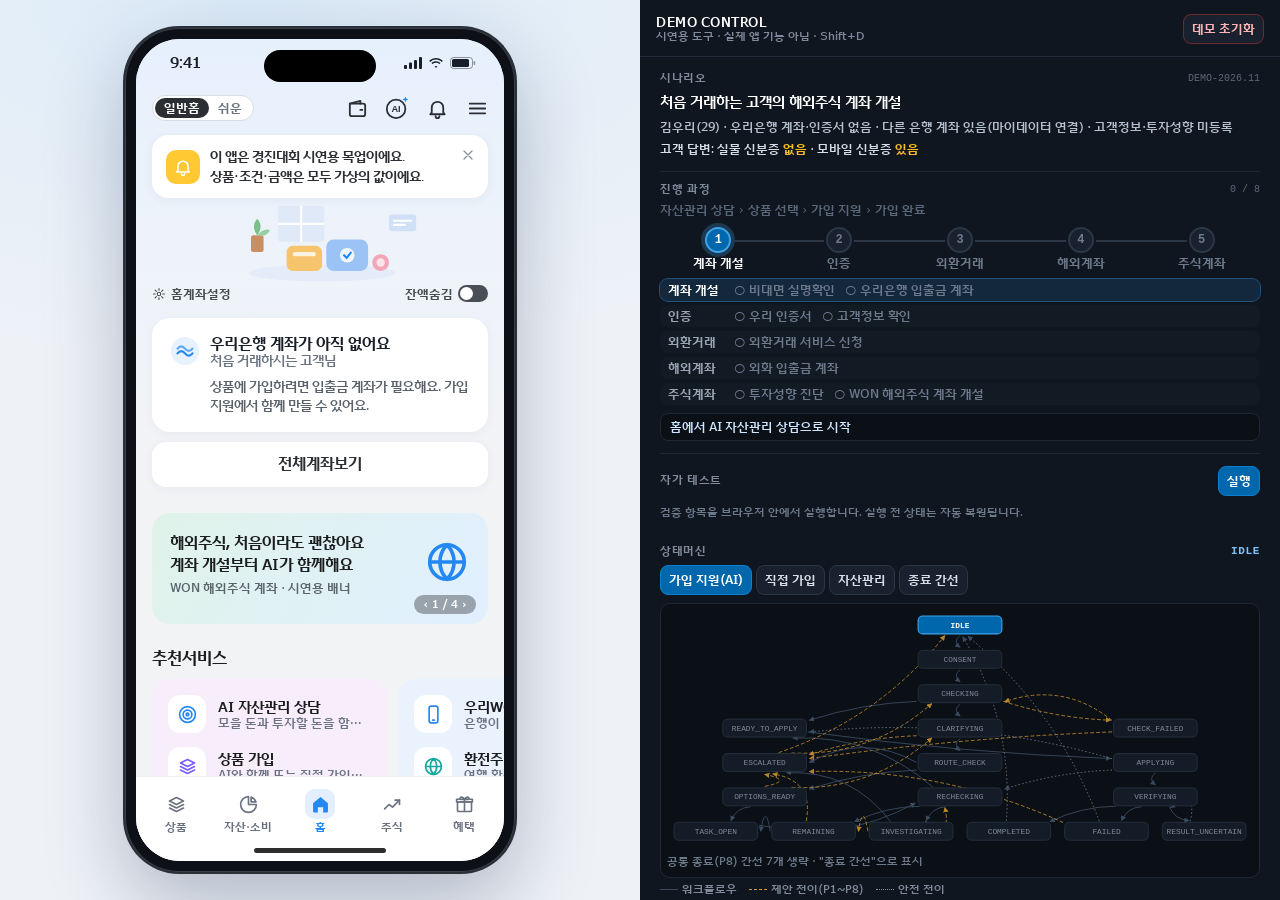
==== commit 21ba64b2: "실제 우리은행 앱과 비슷하게 수정" ====
--- a/prototype/index.html
+++ b/prototype/index.html
@@ -8,6 +8,7 @@
   <title>WON 해결패스 · 인터랙티브 프로토타입</title>
   <link rel="stylesheet" href="css/style.css" />
   <link rel="stylesheet" href="css/components.css" />
+  <link rel="stylesheet" href="css/won.css" />
 </head>
 <body>
   <div class="stage">
--- a/prototype/css/components.css
+++ b/prototype/css/components.css
@@ -2605,6 +2605,171 @@
   margin-top: 6px;
 }
 
+.dp-scn {
+  font-size: 12px;
+  line-height: 1.55;
+  color: #b5c0ce;
+}
+
+.dp-scn strong {
+  display: block;
+  font-size: 14px;
+  color: #fff;
+  margin-bottom: 4px;
+}
+
+.dp-scn__ans {
+  margin-top: 4px;
+  color: #d7dee8;
+}
+
+.dp-scn__ans b {
+  color: #fbbf24;
+}
+
+.dp-phase {
+  display: flex;
+  flex-wrap: wrap;
+  align-items: center;
+  gap: 4px;
+  font-size: 11.5px;
+  color: #5b6879;
+  margin-bottom: 10px;
+}
+
+.dp-phase i {
+  font-style: normal;
+}
+
+.dp-phase span.is-done {
+  color: #4ade80;
+}
+
+.dp-phase span.is-cur {
+  color: #fff;
+  font-weight: 700;
+  background: #0067ac;
+  border-radius: 6px;
+  padding: 1px 6px;
+}
+
+.dp-stages {
+  list-style: none;
+  margin: 0 0 10px;
+  padding: 0;
+  display: grid;
+  grid-template-columns: repeat(5, 1fr);
+  gap: 4px;
+}
+
+.dp-stages li {
+  display: flex;
+  flex-direction: column;
+  align-items: center;
+  gap: 4px;
+  font-size: 11.5px;
+  font-weight: 600;
+  color: #6d7a8c;
+  text-align: center;
+  word-break: keep-all;
+  position: relative;
+}
+
+.dp-stages li + li::before {
+  content: "";
+  position: absolute;
+  top: 13px;
+  right: calc(50% + 15px);
+  width: calc(100% - 26px);
+  height: 2px;
+  background: #2b3646;
+}
+
+.dp-stages li span {
+  width: 26px;
+  height: 26px;
+  border-radius: 50%;
+  display: grid;
+  place-items: center;
+  background: #18212d;
+  border: 2px solid #2b3646;
+  font-family: var(--mono);
+  font-size: 12px;
+}
+
+.dp-stages li.is-done {
+  color: #4ade80;
+}
+
+.dp-stages li.is-done span {
+  background: #14532d;
+  border-color: #22c55e;
+  color: #fff;
+}
+
+.dp-stages li.is-done + li::before {
+  background: #22c55e;
+}
+
+.dp-stages li.is-cur {
+  color: #fff;
+}
+
+.dp-stages li.is-cur span {
+  background: #0067ac;
+  border-color: #3fa2e8;
+  color: #fff;
+  box-shadow: 0 0 0 4px rgba(63, 162, 232, 0.25);
+}
+
+.dp-stage-items {
+  display: grid;
+  gap: 4px;
+  font-size: 11.5px;
+}
+
+.dp-stage-row {
+  display: flex;
+  flex-wrap: wrap;
+  gap: 4px 10px;
+  padding: 5px 8px;
+  border-radius: 8px;
+  background: #121a24;
+  color: #6d7a8c;
+}
+
+.dp-stage-row b {
+  width: 56px;
+  color: #9aa5b4;
+}
+
+.dp-stage-row.is-cur {
+  background: #13283d;
+  outline: 1px solid #1f4f7a;
+}
+
+.dp-stage-row.is-cur b {
+  color: #fff;
+}
+
+.dp-stage-row .ok {
+  color: #4ade80;
+}
+
+.dp-stage-row .wait {
+  color: #fbbf24;
+}
+
+.dp-next {
+  margin-top: 8px;
+  padding: 7px 9px;
+  border-radius: 8px;
+  background: #0b1017;
+  border: 1px solid #1e2734;
+  font-size: 12px;
+  color: #cfe6ff;
+}
+
 .dp-sub {
   font-size: 11px;
   color: #6d7a8c;
--- a/prototype/css/won.css
+++ b/prototype/css/won.css
@@ -0,0 +1,1690 @@
+/*
+ * won.css — 실제 우리WON뱅킹 화면 배치를 따르는 스킨.
+ * components.css 다음에 불러와 홈·상품몰·상품 목록·상품 상세·AI챗봇 화면을 덮어쓴다.
+ * 우리은행 CI(로고·캐릭터)는 쓰지 않고 단순 도형으로 대신한다.
+ */
+
+/* ---------- 공통 ---------- */
+
+.w-h3 {
+  margin: 26px 0 12px;
+  font-size: 16px;
+  font-weight: 800;
+  color: #1b1d1f;
+}
+
+.w-h3--big {
+  font-size: 19px;
+}
+
+.w-top__icons {
+  display: flex;
+  align-items: center;
+  gap: 2px;
+}
+
+.w-top__icons button {
+  width: 38px;
+  height: 38px;
+  display: grid;
+  place-items: center;
+  border: 0;
+  background: none;
+  color: #2b2f33;
+  border-radius: 10px;
+}
+
+.w-top__icons svg {
+  width: 23px;
+  height: 23px;
+}
+
+.w-top__ai svg {
+  width: 26px;
+  height: 26px;
+}
+
+.w-pager {
+  position: absolute;
+  right: 12px;
+  bottom: 10px;
+  padding: 3px 9px;
+  border-radius: 999px;
+  background: rgba(0, 0, 0, 0.32);
+  color: #fff;
+  font-size: 11px;
+  font-weight: 600;
+  letter-spacing: 0.5px;
+}
+
+.w-hscroll {
+  display: flex;
+  gap: 10px;
+  overflow-x: auto;
+  margin: 0 -20px;
+  padding: 0 20px 4px;
+  scrollbar-width: none;
+}
+
+.w-hscroll::-webkit-scrollbar {
+  display: none;
+}
+
+.w-sep {
+  border: 0;
+  height: 8px;
+  margin: 26px -20px 0;
+  background: #f2f3f5;
+}
+
+.w-more {
+  display: flex;
+  align-items: center;
+  justify-content: center;
+  gap: 2px;
+  width: 100%;
+  margin-top: 6px;
+  padding: 10px 0;
+  border: 0;
+  background: none;
+  color: #6b7280;
+  font-size: 13px;
+}
+
+.w-more--box {
+  margin-top: 14px;
+  border: 1px solid #e3e6ea;
+  border-radius: 12px;
+  color: #2b2f33;
+  font-weight: 600;
+}
+
+.w-fine {
+  margin: 18px 0 0;
+  font-size: 11.5px;
+  color: #9aa1a9;
+  text-align: center;
+}
+
+.w-btn {
+  flex: 1;
+  height: 54px;
+  border: 0;
+  border-radius: 14px;
+  background: var(--won-blue);
+  color: #fff;
+  font-size: 16px;
+  font-weight: 700;
+}
+
+.w-btn--soft {
+  background: #e6f0fe;
+  color: var(--won-blue);
+}
+
+/* ---------- 하단 탭 ---------- */
+
+.bottom-nav {
+  padding: 6px 4px 22px;
+  background: #fff;
+  border-top: 1px solid #eceef1;
+}
+
+.bottom-nav__item {
+  gap: 3px;
+  font-size: 11px;
+  font-weight: 600;
+  color: #6b7280;
+}
+
+.bottom-nav__icon {
+  width: 30px;
+  height: 30px;
+  display: grid;
+  place-items: center;
+  border-radius: 9px;
+}
+
+.bottom-nav__item svg {
+  width: 21px;
+  height: 21px;
+}
+
+.bottom-nav__item.is-active {
+  color: var(--won-blue);
+}
+
+.bottom-nav__item.is-active .bottom-nav__icon {
+  background: #e3efff;
+}
+
+.bottom-nav__item.is-home .bottom-nav__icon {
+  color: var(--won-blue);
+}
+
+/* ---------- 홈 ---------- */
+
+.screen[data-screen="home"] {
+  background: linear-gradient(180deg, #e6f0fd 0, #eef3fa 220px, #f2f3f5 420px);
+}
+
+.w-top {
+  flex: none;
+  display: flex;
+  align-items: center;
+  justify-content: space-between;
+  padding: 2px 8px 6px 16px;
+}
+
+.w-mode {
+  display: inline-flex;
+  padding: 2px;
+  border-radius: 999px;
+  background: #fff;
+  border: 1px solid #d9dee5;
+}
+
+.w-mode button {
+  border: 0;
+  background: none;
+  padding: 4px 9px;
+  border-radius: 999px;
+  font-size: 12px;
+  font-weight: 700;
+  color: #6b7280;
+}
+
+.w-mode button.is-on {
+  background: #2b2f33;
+  color: #fff;
+}
+
+.w-home {
+  padding: 2px 16px 28px;
+}
+
+.w-notice {
+  display: flex;
+  align-items: center;
+  gap: 10px;
+  padding: 12px 12px 12px 14px;
+  border-radius: 16px;
+  background: #fff;
+  box-shadow: 0 2px 10px rgba(30, 60, 110, 0.06);
+}
+
+.w-notice__bell {
+  flex: none;
+  width: 34px;
+  height: 34px;
+  display: grid;
+  place-items: center;
+  border-radius: 10px;
+  background: #ffc933;
+  color: #fff;
+}
+
+.w-notice__bell svg {
+  width: 20px;
+  height: 20px;
+}
+
+.w-notice p {
+  flex: 1;
+  margin: 0;
+  font-size: 13px;
+  line-height: 1.5;
+  color: #2b2f33;
+  font-weight: 600;
+}
+
+.w-notice > button {
+  align-self: flex-start;
+  flex: none;
+  border: 0;
+  background: none;
+  color: #8a9199;
+  padding: 0;
+  display: grid;
+}
+
+.w-notice > button svg {
+  width: 16px;
+  height: 16px;
+}
+
+.w-strip {
+  position: relative;
+  margin-top: 6px;
+  height: 104px;
+}
+
+.w-strip__art {
+  position: absolute;
+  left: 50%;
+  top: 0;
+  width: 230px;
+  transform: translateX(-50%);
+}
+
+.w-strip__bar {
+  position: absolute;
+  left: 0;
+  right: 0;
+  bottom: 6px;
+  display: flex;
+  justify-content: space-between;
+}
+
+.w-strip__bar button {
+  display: inline-flex;
+  align-items: center;
+  gap: 5px;
+  border: 0;
+  background: none;
+  padding: 0;
+  font-size: 12px;
+  font-weight: 600;
+  color: #474c50;
+}
+
+.w-switch {
+  position: relative;
+  width: 30px;
+  height: 17px;
+  border-radius: 999px;
+  background: #4a4f55;
+  transition: background 0.2s;
+}
+
+.w-switch i {
+  position: absolute;
+  top: 2px;
+  left: 2px;
+  width: 13px;
+  height: 13px;
+  border-radius: 50%;
+  background: #fff;
+  transition: transform 0.2s;
+}
+
+.w-switch.is-on {
+  background: var(--won-blue);
+}
+
+.w-switch.is-on i {
+  transform: translateX(13px);
+}
+
+.w-acct {
+  margin-top: 10px;
+  padding: 18px 16px 16px 18px;
+  border-radius: 18px;
+  background: #fff;
+  box-shadow: 0 2px 10px rgba(30, 60, 110, 0.05);
+}
+
+.w-acct__head {
+  display: flex;
+  align-items: flex-start;
+  gap: 10px;
+}
+
+.w-acct__mark {
+  flex: none;
+  width: 30px;
+  height: 30px;
+}
+
+.w-acct__mark svg {
+  width: 30px;
+  height: 30px;
+}
+
+.w-acct__info {
+  flex: 1;
+  min-width: 0;
+  display: flex;
+  flex-direction: column;
+  align-items: flex-start;
+  gap: 2px;
+}
+
+.w-acct__info strong {
+  font-size: 15px;
+  font-weight: 700;
+}
+
+.w-acct__info span {
+  display: inline-flex;
+  align-items: center;
+  gap: 3px;
+  font-size: 12.5px;
+  color: #6b7280;
+}
+
+.w-acct__copy {
+  border: 0;
+  background: none;
+  padding: 0;
+  color: #8a9199;
+  display: grid;
+}
+
+.w-acct__copy svg {
+  width: 13px;
+  height: 13px;
+}
+
+.w-acct__tag {
+  margin-top: 4px;
+  padding: 2px 7px;
+  border-radius: 6px;
+  background: #f0f2f5;
+  color: #5a636c;
+  font-size: 11px;
+  font-style: normal;
+  font-weight: 600;
+}
+
+.w-acct__more {
+  border: 0;
+  background: none;
+  color: #8a9199;
+  padding: 0;
+  display: grid;
+}
+
+.w-acct__more svg {
+  width: 20px;
+  height: 20px;
+  transform: rotate(90deg);
+}
+
+.w-acct__foot {
+  display: flex;
+  align-items: flex-end;
+  justify-content: space-between;
+  margin: 12px 0 0 40px;
+}
+
+.w-acct__bal {
+  font-size: 21px;
+  font-weight: 800;
+  color: #1b1d1f;
+}
+
+.w-acct__bal small {
+  font-size: 18px;
+  font-weight: 700;
+}
+
+.w-acct__hidden {
+  font-size: 15px;
+  font-weight: 700;
+  color: #8a9199;
+}
+
+.w-acct__btn {
+  padding: 6px 12px;
+  border: 1px solid #dde1e6;
+  border-radius: 9px;
+  background: #fff;
+  font-size: 12.5px;
+  font-weight: 600;
+  color: #2b2f33;
+}
+
+.w-acct--empty .w-acct__hint {
+  margin: 10px 0 0 40px;
+  font-size: 12.5px;
+  line-height: 1.55;
+  color: #5a636c;
+}
+
+.w-resume {
+  margin-top: 10px;
+  padding: 14px 14px 6px;
+  border-radius: 18px;
+  background: #fff;
+  box-shadow: 0 2px 10px rgba(30, 60, 110, 0.05);
+}
+
+.w-resume h3 {
+  margin: 0 0 8px 2px;
+  font-size: 13.5px;
+  font-weight: 800;
+  color: var(--won-blue);
+}
+
+.w-resume .resume {
+  margin-bottom: 8px;
+  box-shadow: none;
+  background: #f5f8fc;
+}
+
+.w-allacct {
+  width: 100%;
+  margin-top: 10px;
+  padding: 15px 0;
+  border: 0;
+  border-radius: 14px;
+  background: #fff;
+  font-size: 14.5px;
+  font-weight: 700;
+  color: #2b2f33;
+  box-shadow: 0 2px 10px rgba(30, 60, 110, 0.05);
+}
+
+.w-ad {
+  position: relative;
+  width: 100%;
+  display: flex;
+  align-items: center;
+  gap: 10px;
+  margin-top: 26px;
+  padding: 20px 18px 30px;
+  border: 0;
+  border-radius: 18px;
+  background: linear-gradient(120deg, #dff3e9, #e1efff);
+  text-align: left;
+}
+
+.w-ad__text {
+  flex: 1;
+  display: flex;
+  flex-direction: column;
+  gap: 6px;
+}
+
+.w-ad__text strong {
+  font-size: 15px;
+  line-height: 1.45;
+  color: #1b1d1f;
+}
+
+.w-ad__text em {
+  font-style: normal;
+  font-size: 12px;
+  color: #5a636c;
+}
+
+.w-ad__art {
+  flex: none;
+  color: var(--won-blue);
+}
+
+.w-svc {
+  flex: none;
+  width: 236px;
+  display: flex;
+  flex-direction: column;
+  gap: 14px;
+  padding: 16px;
+  border-radius: 18px;
+}
+
+.w-svc.is-pink {
+  background: #f8eefb;
+}
+
+.w-svc.is-blue {
+  background: #eaf2fe;
+}
+
+.w-svc__item {
+  display: flex;
+  align-items: center;
+  gap: 12px;
+  border: 0;
+  background: none;
+  padding: 0;
+  text-align: left;
+}
+
+.w-svc__icon {
+  flex: none;
+  width: 38px;
+  height: 38px;
+  display: grid;
+  place-items: center;
+  border-radius: 12px;
+  background: #fff;
+}
+
+.w-svc__icon svg {
+  width: 21px;
+  height: 21px;
+}
+
+.w-svc__icon.is-blue {
+  color: var(--won-blue);
+}
+
+.w-svc__icon.is-violet {
+  color: #7b5cff;
+}
+
+.w-svc__icon.is-sky {
+  color: #3aa0e8;
+}
+
+.w-svc__icon.is-teal {
+  color: #13a8a0;
+}
+
+.w-svc__item strong {
+  display: block;
+  font-size: 14px;
+  font-weight: 700;
+  color: #1b1d1f;
+}
+
+.w-svc__item > span:last-child {
+  min-width: 0;
+}
+
+.w-svc__item em {
+  display: block;
+  margin-top: 2px;
+  white-space: nowrap;
+  overflow: hidden;
+  text-overflow: ellipsis;
+  font-style: normal;
+  font-size: 11.5px;
+  color: #6b7280;
+}
+
+.w-group__card {
+  position: relative;
+  flex: none;
+  width: 118px;
+  height: 128px;
+  padding: 16px 14px;
+  border: 1px solid #e7eaee;
+  border-radius: 18px;
+  background: #fff;
+  text-align: left;
+}
+
+.w-group__card strong {
+  display: block;
+  font-size: 15px;
+  font-weight: 800;
+}
+
+.w-group__card span {
+  display: block;
+  margin-top: 4px;
+  font-size: 12.5px;
+  line-height: 1.45;
+  color: #2b2f33;
+}
+
+.w-group__card i {
+  position: absolute;
+  right: 12px;
+  bottom: 12px;
+  opacity: 0.85;
+}
+
+.w-group__card i svg {
+  width: 30px;
+  height: 30px;
+}
+
+.w-noticebar {
+  width: 100%;
+  display: flex;
+  align-items: center;
+  gap: 8px;
+  margin-top: 22px;
+  padding: 14px 14px;
+  border: 0;
+  border-radius: 14px;
+  background: #fff;
+  text-align: left;
+  font-size: 12.5px;
+  color: #2b2f33;
+}
+
+.w-noticebar em {
+  flex: none;
+  padding: 2px 7px;
+  border-radius: 6px;
+  background: #5a636c;
+  color: #fff;
+  font-style: normal;
+  font-size: 11px;
+  font-weight: 700;
+}
+
+.w-noticebar span {
+  flex: 1;
+}
+
+.w-noticebar svg {
+  width: 16px;
+  height: 16px;
+  color: #8a9199;
+}
+
+/* ---------- 상품몰 ---------- */
+
+.w-mallbar {
+  flex: none;
+  display: flex;
+  align-items: center;
+  justify-content: space-between;
+  padding: 4px 8px 6px 20px;
+}
+
+.w-mallbar h1 {
+  margin: 0;
+  font-size: 21px;
+  font-weight: 800;
+}
+
+.screen[data-screen="products"] {
+  background: #f2f3f5;
+}
+
+.w-mall {
+  padding: 4px 16px 28px;
+}
+
+.w-mall__banner {
+  position: relative;
+  width: 100%;
+  display: flex;
+  align-items: center;
+  gap: 10px;
+  padding: 20px 18px 34px;
+  border: 0;
+  border-radius: 18px;
+  background: linear-gradient(120deg, #3f6ff5, #5b8cff);
+  color: #fff;
+  text-align: left;
+}
+
+.w-mall__banner > span:first-child {
+  flex: 1;
+  display: flex;
+  flex-direction: column;
+  gap: 6px;
+}
+
+.w-mall__banner strong {
+  font-size: 15px;
+  line-height: 1.45;
+}
+
+.w-mall__banner em {
+  font-style: normal;
+  font-size: 12px;
+  opacity: 0.85;
+}
+
+.w-mall__banner > i {
+  flex: none;
+  opacity: 0.9;
+}
+
+.w-mall__stats {
+  display: grid;
+  grid-template-columns: repeat(3, 1fr);
+  margin: 16px 0 6px;
+}
+
+.w-mall__stats button {
+  display: flex;
+  flex-direction: column;
+  align-items: center;
+  gap: 4px;
+  border: 0;
+  background: none;
+  font-size: 12px;
+  color: #6b7280;
+}
+
+.w-mall__stats button + button {
+  border-left: 1px solid #e3e6ea;
+}
+
+.w-mall__stats strong {
+  font-size: 18px;
+  font-weight: 800;
+  color: #1b1d1f;
+}
+
+.w-mall__stats small {
+  font-size: 14px;
+}
+
+.w-cat {
+  display: grid;
+  grid-template-columns: repeat(3, 1fr);
+  row-gap: 18px;
+  margin-top: 12px;
+  padding: 22px 8px;
+  border-radius: 18px;
+  background: #fff;
+}
+
+.w-cat button {
+  display: flex;
+  flex-direction: column;
+  align-items: center;
+  gap: 8px;
+  border: 0;
+  background: none;
+  font-size: 12.5px;
+  font-weight: 600;
+  color: #2b2f33;
+}
+
+.w-cat i {
+  width: 44px;
+  height: 44px;
+  display: grid;
+  place-items: center;
+  border-radius: 14px;
+}
+
+.w-cat i svg {
+  width: 24px;
+  height: 24px;
+}
+
+.w-mall__row {
+  width: 100%;
+  display: flex;
+  align-items: center;
+  gap: 12px;
+  margin-top: 12px;
+  padding: 16px;
+  border: 0;
+  border-radius: 18px;
+  background: #fff;
+  text-align: left;
+}
+
+.w-mall__row > i {
+  color: var(--won-blue);
+}
+
+.w-mall__row > span {
+  flex: 1;
+}
+
+.w-mall__row strong {
+  display: block;
+  font-size: 14.5px;
+}
+
+.w-mall__row em {
+  display: block;
+  margin-top: 2px;
+  font-style: normal;
+  font-size: 12px;
+  color: #6b7280;
+}
+
+.w-mall__row > svg {
+  width: 16px;
+  height: 16px;
+  color: #8a9199;
+}
+
+.w-mall__ask {
+  margin-top: 12px;
+  padding: 16px;
+  border-radius: 18px;
+  background: #fff;
+}
+
+.w-mall__ask strong {
+  font-size: 14.5px;
+}
+
+.w-mall__ask b {
+  color: var(--won-blue);
+}
+
+.w-mall__ask div {
+  display: flex;
+  gap: 6px;
+  margin-top: 12px;
+}
+
+.w-mall__ask button {
+  display: inline-flex;
+  align-items: center;
+  gap: 4px;
+  padding: 7px 11px;
+  border: 1px solid #e0e4ea;
+  border-radius: 999px;
+  background: #fff;
+  font-size: 12px;
+  font-weight: 600;
+  color: #2b2f33;
+}
+
+.w-mall__ask button svg {
+  color: #7b5cff;
+}
+
+.w-pick {
+  width: 100%;
+  display: flex;
+  align-items: center;
+  justify-content: space-between;
+  margin-bottom: 10px;
+  padding: 22px 18px;
+  border: 0;
+  border-radius: 18px;
+  text-align: left;
+}
+
+.w-pick strong {
+  display: block;
+  font-size: 15.5px;
+  font-weight: 800;
+  color: #1b1d1f;
+}
+
+.w-pick em {
+  display: block;
+  margin-top: 4px;
+  font-style: normal;
+  font-size: 12.5px;
+  color: #5a636c;
+}
+
+.w-pick i svg {
+  width: 40px;
+  height: 40px;
+}
+
+.w-pick.is-blue {
+  background: #e6efff;
+}
+
+.w-pick.is-blue i {
+  color: #3f6ff5;
+}
+
+.w-pick.is-violet {
+  background: #efeafd;
+}
+
+.w-pick.is-violet i {
+  color: #7b5cff;
+}
+
+.w-pick.is-sky {
+  background: #e3f3fc;
+}
+
+.w-pick.is-sky i {
+  color: #2aa3d8;
+}
+
+.w-mall__list {
+  margin-top: 8px;
+  border-radius: 18px;
+  background: #fff;
+}
+
+.w-mall__list button {
+  width: 100%;
+  display: flex;
+  align-items: center;
+  gap: 12px;
+  padding: 16px;
+  border: 0;
+  background: none;
+  text-align: left;
+}
+
+.w-mall__list i {
+  width: 36px;
+  height: 36px;
+  display: grid;
+  place-items: center;
+  border-radius: 10px;
+  background: #f0f4fb;
+  color: var(--won-blue);
+}
+
+.w-mall__list span {
+  flex: 1;
+}
+
+.w-mall__list strong {
+  display: block;
+  font-size: 14px;
+}
+
+.w-mall__list em {
+  display: block;
+  margin-top: 2px;
+  font-style: normal;
+  font-size: 12px;
+  color: #6b7280;
+}
+
+.w-mall__list > button > svg {
+  width: 16px;
+  height: 16px;
+  color: #8a9199;
+}
+
+/* ---------- 입출금/예금/적금 목록 ---------- */
+
+.screen[data-screen="product-list"] {
+  background: #f2f3f5;
+}
+
+.screen[data-screen="product-list"] .appbar {
+  background: #fff;
+}
+
+.w-plist {
+  padding: 0 0 28px;
+}
+
+.w-plist__hero {
+  padding: 18px 20px 16px;
+  background: linear-gradient(180deg, #fff 0, #eef4fd 100%);
+  text-align: center;
+}
+
+.w-plist__hero h2 {
+  margin: 0;
+  font-size: 19px;
+  font-weight: 800;
+}
+
+.w-plist__hero p {
+  margin: 6px 0 0;
+  font-size: 12.5px;
+  color: #6b7280;
+}
+
+.w-carousel {
+  display: flex;
+  align-items: center;
+  justify-content: center;
+  gap: 10px;
+  margin: 18px -20px 0;
+  overflow: hidden;
+}
+
+.w-carousel__peek {
+  flex: none;
+  width: 34px;
+  height: 180px;
+  border-radius: 16px;
+  background: linear-gradient(160deg, #36c2c9, #2c8be0);
+}
+
+.w-carousel__peek.is-l {
+  border-radius: 0 16px 16px 0;
+}
+
+.w-carousel__peek.is-r {
+  border-radius: 16px 0 0 16px;
+  background: linear-gradient(160deg, #f6a55b, #ef7b6a);
+}
+
+.w-carousel__card {
+  flex: none;
+  width: 236px;
+  height: 214px;
+  display: flex;
+  flex-direction: column;
+  align-items: center;
+  justify-content: center;
+  gap: 6px;
+  border: 0;
+  border-radius: 18px;
+  background: linear-gradient(160deg, #6b5cf5, #8e6cf7);
+  color: #fff;
+  box-shadow: 0 8px 20px rgba(91, 76, 230, 0.28);
+}
+
+.w-carousel__card em {
+  font-style: normal;
+  font-size: 11.5px;
+  opacity: 0.85;
+}
+
+.w-carousel__card strong {
+  font-size: 17px;
+  font-weight: 800;
+}
+
+.w-carousel__card i {
+  margin: 4px 0;
+  width: 66px;
+  height: 66px;
+  display: grid;
+  place-items: center;
+  border-radius: 18px;
+  background: rgba(255, 255, 255, 0.18);
+}
+
+.w-carousel__card span {
+  font-size: 12.5px;
+  line-height: 1.5;
+  opacity: 0.95;
+}
+
+.w-dots {
+  display: inline-flex;
+  align-items: center;
+  gap: 8px;
+  margin-top: 12px;
+  font-size: 11.5px;
+  color: #6b7280;
+}
+
+.w-dots button {
+  border: 0;
+  background: none;
+  color: #8a9199;
+  font-size: 14px;
+  padding: 0 2px;
+}
+
+.w-tabs {
+  position: sticky;
+  top: 0;
+  z-index: 2;
+  display: flex;
+  align-items: center;
+  gap: 6px;
+  padding: 12px 20px;
+  background: #fff;
+}
+
+.w-tabs button {
+  padding: 7px 14px;
+  border: 1px solid #e0e4ea;
+  border-radius: 999px;
+  background: #fff;
+  font-size: 13px;
+  font-weight: 600;
+  color: #474c50;
+}
+
+.w-tabs button.is-on {
+  border-color: var(--won-blue);
+  background: var(--won-blue);
+  color: #fff;
+}
+
+.w-tabs .w-tabs__sort {
+  margin-left: auto;
+  display: inline-flex;
+  align-items: center;
+  gap: 2px;
+  padding: 7px 0;
+  border: 0;
+  font-size: 12px;
+  color: #6b7280;
+}
+
+.w-plist__sec {
+  margin-top: 8px;
+  padding: 18px 20px 10px;
+  background: #fff;
+  scroll-margin-top: 58px;
+}
+
+.w-plist__sec h3 {
+  margin: 0 0 4px;
+  font-size: 17px;
+  font-weight: 800;
+}
+
+.w-plist__row {
+  width: 100%;
+  display: flex;
+  flex-direction: column;
+  align-items: flex-start;
+  gap: 3px;
+  padding: 16px 0;
+  border: 0;
+  border-bottom: 1px solid #eef0f3;
+  background: none;
+  text-align: left;
+}
+
+.w-plist__row strong {
+  font-size: 15px;
+  font-weight: 700;
+  color: #1b1d1f;
+}
+
+.w-plist__row span {
+  font-size: 12.5px;
+  color: #6b7280;
+}
+
+.w-plist__row em {
+  align-self: flex-end;
+  margin-top: 4px;
+  font-style: normal;
+  font-size: 14.5px;
+  font-weight: 800;
+  color: var(--won-blue);
+}
+
+.w-plist__row em small {
+  margin-right: 4px;
+  font-size: 11.5px;
+  font-weight: 500;
+  color: #8a9199;
+}
+
+/* ---------- 상품 상세 ---------- */
+
+.w-pd {
+  padding: 8px 20px 28px;
+}
+
+.w-pd__title {
+  margin: 10px 0 0;
+  font-size: 22px;
+  line-height: 1.42;
+  font-weight: 800;
+  color: #1b1d1f;
+}
+
+.w-pd__title b {
+  color: var(--won-blue);
+}
+
+.w-pd__chips {
+  display: flex;
+  flex-wrap: wrap;
+  gap: 8px;
+  margin-top: 16px;
+}
+
+.w-chip {
+  display: inline-flex;
+  align-items: center;
+  gap: 4px;
+  padding: 7px 12px;
+  border: 1px solid #e0e4ea;
+  border-radius: 10px;
+  font-size: 13px;
+  color: #2b2f33;
+}
+
+.w-pd__ctx {
+  display: flex;
+  gap: 8px;
+  margin-top: 16px;
+  padding: 12px 14px;
+  border-radius: 12px;
+  background: #fff8e6;
+  color: #7a5a12;
+}
+
+.w-pd__ctx svg {
+  flex: none;
+  width: 18px;
+  height: 18px;
+  margin-top: 2px;
+}
+
+.w-pd__ctx p {
+  margin: 0;
+  font-size: 12.5px;
+  line-height: 1.55;
+}
+
+.w-pd__ctx span {
+  font-size: 11.5px;
+  opacity: 0.85;
+}
+
+.w-pd__box {
+  margin-top: 16px;
+  padding: 18px 14px;
+  border-radius: 12px;
+  background: #e9f3fe;
+  text-align: center;
+  font-size: 15px;
+  font-weight: 600;
+  color: #2b2f33;
+}
+
+.w-pd__box b {
+  color: var(--won-blue);
+}
+
+.w-pd__box small {
+  display: block;
+  margin-top: 4px;
+  font-size: 12px;
+  font-weight: 500;
+  color: #6b7280;
+}
+
+.w-slider {
+  margin-top: 12px;
+  padding: 16px 16px 12px;
+  border: 1px solid #e3e6ea;
+  border-radius: 12px;
+}
+
+.w-slider strong {
+  font-size: 15px;
+}
+
+.w-slider input {
+  width: 100%;
+  margin: 14px 0 6px;
+  accent-color: var(--won-blue);
+}
+
+.w-slider div {
+  display: flex;
+  justify-content: space-between;
+  font-size: 11.5px;
+  color: #8a9199;
+}
+
+.w-link {
+  display: block;
+  margin: 18px auto 0;
+  border: 0;
+  background: none;
+  font-size: 13.5px;
+  color: #474c50;
+  text-decoration: underline;
+  text-underline-offset: 3px;
+}
+
+.w-faq {
+  margin-top: 14px;
+}
+
+.w-faq > strong {
+  display: flex;
+  align-items: center;
+  gap: 6px;
+  font-size: 14px;
+  font-weight: 700;
+}
+
+.w-faq > strong svg {
+  color: var(--won-blue);
+}
+
+.w-faq__a {
+  margin-top: 8px;
+  padding: 14px;
+  border-radius: 12px;
+  background: #f4f5f7;
+  font-size: 13px;
+  line-height: 1.6;
+  color: #474c50;
+}
+
+.w-faq__a p {
+  margin: 0;
+}
+
+.w-faq__a .kv {
+  margin-top: 8px;
+}
+
+.w-faq__a ul {
+  margin: 0;
+  padding-left: 18px;
+}
+
+.w-faq__note {
+  margin-top: 8px !important;
+  font-size: 12px;
+  color: #6b7280;
+}
+
+.w-rows button {
+  width: 100%;
+  display: flex;
+  align-items: center;
+  justify-content: space-between;
+  padding: 18px 0;
+  border: 0;
+  border-bottom: 1px solid #f0f1f3;
+  background: none;
+  font-size: 14.5px;
+  font-weight: 600;
+  color: #1b1d1f;
+}
+
+.w-rows svg {
+  width: 16px;
+  height: 16px;
+  color: #474c50;
+}
+
+.w-share {
+  display: grid;
+  grid-template-columns: repeat(3, 1fr);
+  gap: 8px;
+}
+
+.w-share button {
+  display: flex;
+  flex-direction: column;
+  align-items: center;
+  gap: 8px;
+  padding: 16px 0;
+  border: 0;
+  border-radius: 12px;
+  background: #f4f5f7;
+  font-size: 12.5px;
+  color: #2b2f33;
+}
+
+.w-share i {
+  width: 34px;
+  height: 34px;
+  display: grid;
+  place-items: center;
+  border-radius: 50%;
+}
+
+.w-share i svg {
+  width: 18px;
+  height: 18px;
+}
+
+.w-pd__law {
+  margin: 26px 0 0;
+  font-size: 11.5px;
+  line-height: 1.6;
+  color: #8a9199;
+}
+
+.w-pd__law strong {
+  display: block;
+  font-size: 13px;
+  color: #474c50;
+}
+
+.w-pd__foot {
+  flex: none;
+  display: flex;
+  gap: 8px;
+  padding: 10px 16px 24px;
+  background: #fff;
+  box-shadow: 0 -6px 14px rgba(0, 0, 0, 0.04);
+}
+
+.w-pd__foot .w-btn--soft {
+  flex: 0 0 36%;
+}
+
+.w-sheet h3 {
+  margin: 0 0 16px;
+  font-size: 18px;
+  line-height: 1.45;
+}
+
+.w-sheet .join-choice__item {
+  width: 100%;
+}
+
+.w-sheet .join-choice__item + .join-choice__item {
+  margin-top: 10px;
+}
+
+/* ---------- AI챗봇 (가입 지원 · 자산관리 상담) ---------- */
+
+.chat-head .appbar__title {
+  font-size: 16px;
+}
+
+.chat-head__ai {
+  justify-self: end;
+  margin-right: 6px;
+  width: 34px;
+  height: 34px;
+  display: flex;
+  flex-direction: column;
+  align-items: center;
+  justify-content: center;
+  border-radius: 10px;
+  background: linear-gradient(140deg, #7b5cff, #a35cf0);
+  color: #fff;
+  font-size: 12px;
+  font-weight: 800;
+  line-height: 1;
+}
+
+.chat-head__ai small {
+  font-size: 7.5px;
+  font-weight: 600;
+  margin-top: 2px;
+}
+
+.chat-tools {
+  flex: none;
+  display: grid;
+  grid-template-columns: repeat(3, 1fr);
+  border-bottom: 1px solid #eef0f3;
+  background: #fff;
+}
+
+.chat-tools button {
+  display: inline-flex;
+  align-items: center;
+  justify-content: center;
+  gap: 5px;
+  padding: 10px 0 12px;
+  border: 0;
+  background: none;
+  font-size: 12.5px;
+  color: #474c50;
+}
+
+.chat-tools button + button {
+  border-left: 1px solid #eef0f3;
+}
+
+.chat-tools svg {
+  width: 15px;
+  height: 15px;
+}
+
+.screen[data-screen="join"] .screen-body.chat-body,
+.screen[data-screen="asset"] .screen-body.chat-body {
+  background: #f4f6f9;
+  padding: 4px 16px 24px;
+}
+
+.chat-intro {
+  display: flex;
+  flex-direction: column;
+  align-items: center;
+  gap: 10px;
+  padding: 14px 0 6px;
+}
+
+.chat-intro__date {
+  font-size: 11.5px;
+  color: #8a9199;
+}
+
+.chat-intro__conn {
+  padding: 4px 12px;
+  border-radius: 999px;
+  background: #e6effc;
+  color: #2b6fd0;
+  font-size: 11.5px;
+  font-weight: 600;
+}
+
+.chat-intro__hello {
+  align-self: stretch;
+  margin-top: 8px;
+}
+
+.chat-intro__hello h2 {
+  margin: 8px 0 4px;
+  font-size: 19px;
+  line-height: 1.45;
+  font-weight: 800;
+  color: #1b1d1f;
+}
+
+.msg__avatar {
+  flex: none;
+  width: 32px;
+  height: 32px;
+  display: block;
+}
+
+.msg__avatar svg {
+  width: 32px;
+  height: 32px;
+}
+
+.chat-body .chat-log {
+  gap: 14px;
+  padding-top: 14px;
+}
+
+.chat-body .msg {
+  max-width: 100%;
+}
+
+.chat-body .msg--bot {
+  align-self: stretch;
+  gap: 6px;
+}
+
+.msg__card {
+  padding: 16px;
+  border-radius: 16px;
+  background: #fff;
+  box-shadow: 0 2px 10px rgba(30, 60, 110, 0.05);
+}
+
+.msg__card.is-warning {
+  box-shadow: inset 3px 0 0 var(--warning), 0 2px 10px rgba(30, 60, 110, 0.05);
+}
+
+.msg__text {
+  font-size: 14px;
+  line-height: 1.65;
+  color: #1b1d1f;
+  white-space: pre-line;
+}
+
+.msg__card .figs {
+  margin-top: 12px;
+}
+
+.msg__card .msg__why {
+  margin: 10px 0 0;
+}
+
+.msg__time {
+  font-size: 11px;
+  color: #9aa1a9;
+}
+
+.chat-body .msg--user {
+  align-self: stretch;
+  align-items: flex-end;
+  gap: 4px;
+  padding: 4px 0;
+}
+
+.msg__say {
+  max-width: 86%;
+  font-size: 15px;
+  font-weight: 800;
+  line-height: 1.5;
+  color: #1b1d1f;
+  text-align: right;
+  white-space: pre-line;
+}
+
+.chat-body .msg-sys {
+  align-self: center;
+  border-radius: 12px;
+  background: #e8edf4;
+}
+
+.chat-body .thinking {
+  gap: 10px;
+  background: none;
+  box-shadow: none;
+  padding: 4px 0;
+}
+
+.chat-body .ck {
+  margin-top: 10px;
+  border-radius: 16px;
+  box-shadow: 0 2px 10px rgba(30, 60, 110, 0.05);
+}
+
+.ck__product {
+  font-size: 12px;
+  font-weight: 600;
+  color: var(--won-blue);
+}
+
+.chat-body .opt {
+  border-radius: 14px;
+  box-shadow: 0 2px 10px rgba(30, 60, 110, 0.05);
+}
+
+.screen[data-screen="join"] .quick,
+.screen[data-screen="asset"] .quick {
+  padding: 10px 12px 0;
+  background: #f4f6f9;
+  border-top: 0;
+}
+
+.screen[data-screen="join"] .quick__chip,
+.screen[data-screen="asset"] .quick__chip,
+.chat-body .chip {
+  border: 0;
+  border-radius: 999px;
+  background: #e2eefc;
+  color: #2b6fd0;
+  font-weight: 600;
+}
+
+.chat-input {
+  gap: 4px;
+  padding: 10px 12px 24px 6px;
+}
+
+.chat-input__plus {
+  flex: none;
+  width: 36px;
+  height: 36px;
+  display: grid;
+  place-items: center;
+  border: 0;
+  background: none;
+  color: #474c50;
+}
+
+.chat-input__plus svg {
+  width: 22px;
+  height: 22px;
+}
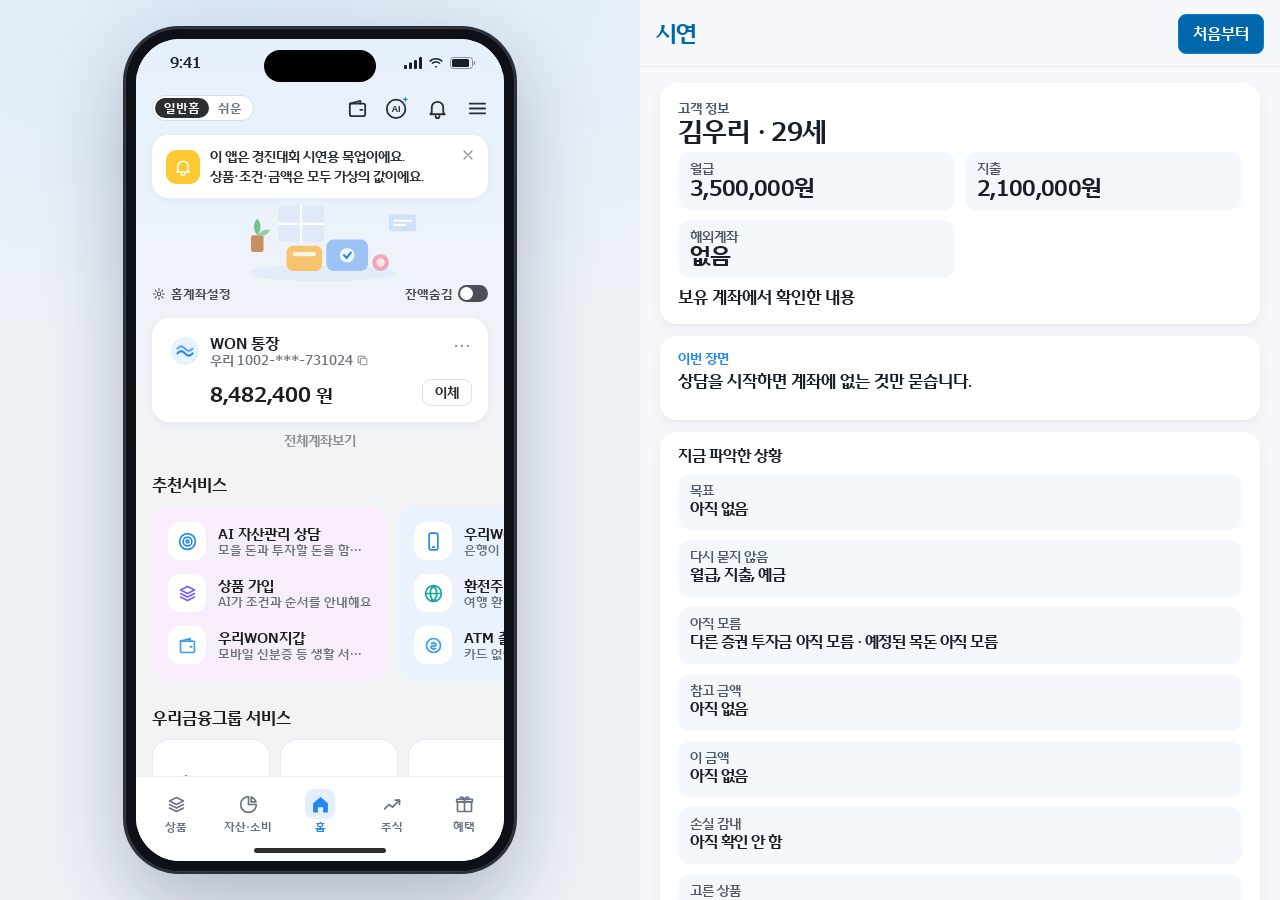
==== commit e9d09f3c: "컨설팅 반영 2" ====
--- a/prototype/index.html
+++ b/prototype/index.html
@@ -9,6 +9,9 @@
   <link rel="stylesheet" href="css/style.css" />
   <link rel="stylesheet" href="css/components.css" />
   <link rel="stylesheet" href="css/won.css" />
+  <script>
+    if (/[?&]present=1/.test(location.search)) document.documentElement.classList.add('is-present');
+  </script>
 </head>
 <body>
   <div class="stage">
--- a/prototype/css/style.css
+++ b/prototype/css/style.css
@@ -475,6 +475,44 @@
   }
 }
 
+/* 발표 모드: 390:844 폰을 칸에 맞게 통째로 키운다. 프레임과 내용이 같은 비율이다. */
+html.is-present .stage {
+  grid-template-columns: minmax(0, 62%) minmax(280px, 38%);
+}
+
+html.is-present .stage-main {
+  container-type: size;
+}
+
+html.is-present .phone {
+  width: 390px;
+  height: 844px;
+  max-height: none;
+  aspect-ratio: 390 / 844;
+  zoom: min(calc(100cqh / 844px), calc(100cqw / 390px));
+}
+
+html.is-present .w-strip__bar,
+html.is-present .w-allacct,
+html.is-present .w-svc__item[data-action="noop"],
+html.is-present .w-home > .w-h3:nth-of-type(2),
+html.is-present .w-group,
+html.is-present .chat-tools button[data-action="noop"],
+html.is-present .quick {
+  display: none;
+}
+
+html.is-present .present-hint {
+  margin: 0 0 10px;
+  padding: 10px 12px;
+  border-radius: 12px;
+  background: #e8f3ff;
+  color: var(--won-blue-deep);
+  font-size: 13px;
+  font-weight: 700;
+  line-height: 1.45;
+}
+
 @media (prefers-reduced-motion: reduce) {
   *,
   *::before,
--- a/prototype/css/components.css
+++ b/prototype/css/components.css
@@ -2193,12 +2193,12 @@
 .demo-panel {
   display: flex;
   flex-direction: column;
-  background: #10161f;
-  color: #d7dee8;
+  background: #f6f8fb;
+  color: var(--text);
   border-radius: 20px;
   box-shadow: 0 20px 60px rgba(10, 20, 40, 0.3);
   overflow: hidden;
-  font-size: 12.5px;
+  font-size: 16px;
 }
 
 .stage > .demo-panel {
@@ -2208,7 +2208,7 @@
 .dp-head {
   flex: none;
   padding: 14px 16px 12px;
-  border-bottom: 1px solid #222c3a;
+  border-bottom: 1px solid var(--line);
   display: flex;
   align-items: center;
   justify-content: space-between;
@@ -2217,14 +2217,14 @@
 
 .dp-head__title {
   font-weight: 800;
-  font-size: 13px;
-  letter-spacing: 0.04em;
-  color: #fff;
+  font-size: 22px;
+  letter-spacing: -0.03em;
+  color: var(--won-blue-deep);
 }
 
 .dp-head__sub {
-  font-size: 11px;
-  color: #7f8b9b;
+  font-size: 14px;
+  color: var(--text-2);
   margin-top: 2px;
 }
 
@@ -2241,37 +2241,9 @@
   min-width: 0;
 }
 
-/* 패널이 충분히 넓으면 조작(왼쪽) / 관찰(오른쪽) 2단 구성, 각 단 독립 스크롤 */
 @media (min-width: 1400px) {
   .stage > .demo-panel {
-    font-size: 13px;
-  }
-  .dp-body {
-    display: grid;
-    grid-template-columns: minmax(280px, 0.8fr) minmax(0, 1.2fr);
-    gap: 24px;
-    overflow: hidden;
-    padding: 0 0 0 20px;
-  }
-  .dp-col {
-    overflow-y: auto;
-    min-height: 0;
-    padding: 4px 0 16px;
-    scrollbar-width: thin;
-    scrollbar-color: #2b3646 transparent;
-  }
-  .dp-col--observe {
-    padding-right: 20px;
-    border-left: 1px solid #1e2734;
-    padding-left: 24px;
-    margin-left: -12px;
-  }
-  .dp-col--controls .dp-tests {
-    max-height: none;
-  }
-  .dp-col--observe .dp-log,
-  .dp-col--observe .dp-pre {
-    max-height: 260px;
+    font-size: 16px;
   }
 }
 
@@ -3226,6 +3198,15 @@
   margin-bottom: 10px;
 }
 
+.product-card.is-pick {
+  border-color: var(--won-blue);
+  box-shadow: 0 8px 24px rgba(36, 136, 243, 0.16);
+}
+
+.product-card.is-pick strong {
+  font-size: 18px;
+}
+
 .product-card.is-static {
   cursor: default;
 }
@@ -3734,6 +3715,32 @@
   transition: width 0.4s var(--ease);
 }
 
+.ck__now {
+  margin-top: 10px;
+}
+
+.ck__now em {
+  display: block;
+  font-style: normal;
+  font-size: 13px;
+  font-weight: 700;
+  color: var(--won-blue);
+}
+
+.ck__now strong {
+  display: block;
+  margin-top: 2px;
+  font-size: 20px;
+  line-height: 1.35;
+  letter-spacing: -0.03em;
+}
+
+.ck__done {
+  margin: 8px 0 0;
+  font-size: 13px;
+  color: var(--text-2);
+}
+
 .ck ul {
   list-style: none;
   margin: 0;
@@ -3742,10 +3749,67 @@
 
 .ck__row {
   display: flex;
-  justify-content: space-between;
-  align-items: center;
-  padding: 5px 0;
-  font-size: 13px;
+  align-items: center;
+  gap: 10px;
+  padding: 6px 0;
+  font-size: 14px;
+  font-weight: 600;
+}
+
+.ck__tick {
+  flex: none;
+  width: 18px;
+  height: 18px;
+  border-radius: 50%;
+  border: 1.5px solid #d5dbe3;
+  position: relative;
+}
+
+.ck__row.is-met .ck__tick {
+  border-color: var(--won-blue);
+  background: var(--won-blue);
+}
+
+.ck__row.is-met .ck__tick::after {
+  content: '';
+  position: absolute;
+  left: 5px;
+  top: 2px;
+  width: 4px;
+  height: 8px;
+  border: solid #fff;
+  border-width: 0 2px 2px 0;
+  transform: rotate(45deg);
+}
+
+.ck__row.is-in {
+  animation: ck-in 0.35s ease both;
+}
+
+.ck__row.is-new .ck__tick {
+  animation: ck-pop 0.4s ease;
+}
+
+@keyframes ck-in {
+  from {
+    opacity: 0;
+    transform: translateY(8px);
+  }
+  to {
+    opacity: 1;
+    transform: none;
+  }
+}
+
+@keyframes ck-pop {
+  from {
+    transform: scale(0.3);
+    opacity: 0;
+  }
+  to {
+    transform: none;
+    opacity: 1;
+  }
 }
 
 .ck__plan {
@@ -4618,6 +4682,75 @@
   line-height: 1.55;
 }
 
+.ctx-live {
+  margin: 0 0 12px;
+  padding: 12px 14px;
+  border-radius: 16px;
+  background: #f4f7fb;
+  border: 1px solid #e1e8f0;
+}
+
+.ctx-live summary {
+  display: flex;
+  flex-direction: column;
+  gap: 2px;
+  cursor: pointer;
+  list-style: none;
+}
+
+.ctx-live summary::-webkit-details-marker {
+  display: none;
+}
+
+.ctx-live summary span {
+  font-size: 12px;
+  font-weight: 700;
+  color: var(--text-3);
+}
+
+.ctx-live summary b {
+  font-size: 15px;
+  line-height: 1.4;
+}
+
+.ctx-live summary em {
+  font-style: normal;
+  font-size: 13px;
+  color: var(--text-2);
+}
+
+.ctx-live ul {
+  margin: 10px 0 0;
+  padding: 0;
+  list-style: none;
+}
+
+.ctx-live li {
+  font-size: 13px;
+  line-height: 1.5;
+  color: var(--text-2);
+}
+
+.ctx-live li i {
+  font-style: normal;
+  margin-left: 4px;
+  color: var(--won-blue);
+}
+
+.dp-fold {
+  padding: 0;
+}
+
+.dp-fold > summary {
+  padding: 14px 16px;
+  font-weight: 800;
+  cursor: pointer;
+}
+
+.dp-btn[disabled] {
+  opacity: 0.45;
+}
+
 .ctx-card {
   display: flex;
   flex-direction: column;
@@ -4715,3 +4848,235 @@
   justify-content: space-between;
   gap: 8px;
 }
+
+/* 시연 패널: 금융 청중용 카드 */
+.demo-panel .dp-body {
+  padding: 16px 20px 28px;
+}
+
+.demo-panel .dp-card {
+  background: #fff;
+  border-radius: 16px;
+  padding: 16px 18px 14px;
+  margin: 0 0 12px;
+  box-shadow: var(--shadow-card);
+}
+
+.demo-panel .dp-card h2,
+.demo-panel .dp-subhead {
+  margin: 0 0 10px;
+  font-size: 15px;
+  letter-spacing: -0.02em;
+}
+
+.demo-panel .dp-subhead {
+  margin-top: 14px;
+}
+
+.demo-panel .dp-kicker {
+  margin: 0 0 4px;
+  font-size: 13px;
+  font-weight: 700;
+  color: var(--won-blue);
+}
+
+.demo-panel .dp-card--who h2 {
+  margin: 0 0 6px;
+  font-size: 26px;
+  letter-spacing: -0.03em;
+}
+
+.demo-panel .dp-card--who p {
+  margin: 0;
+  color: var(--text-2);
+  line-height: 1.5;
+}
+
+.demo-panel .dp-lead {
+  margin-top: 8px !important;
+  color: var(--text) !important;
+  font-weight: 700;
+}
+
+.demo-panel .dp-story,
+.demo-panel .dp-proc,
+.demo-panel .dp-pills {
+  list-style: none;
+  margin: 0;
+  padding: 0;
+}
+
+.demo-panel .dp-story {
+  display: flex;
+  flex-direction: column;
+  gap: 8px;
+}
+
+.demo-panel .dp-story li,
+.demo-panel .dp-proc li {
+  display: flex;
+  align-items: center;
+  gap: 8px;
+  color: var(--text-3);
+  line-height: 1.4;
+}
+
+.demo-panel .dp-story li span {
+  flex: none;
+  width: 26px;
+  height: 26px;
+  border-radius: 50%;
+  display: inline-flex;
+  align-items: center;
+  justify-content: center;
+  background: var(--neutral-bg);
+  font-size: 13px;
+  font-weight: 700;
+}
+
+.demo-panel .dp-story li.is-cur,
+.demo-panel .dp-proc li.is-cur {
+  color: var(--text);
+  font-weight: 800;
+}
+
+.demo-panel .dp-story li.is-cur span {
+  background: var(--won-blue);
+  color: #fff;
+}
+
+.demo-panel .dp-story li.is-done,
+.demo-panel .dp-proc li.is-done {
+  color: var(--success);
+  font-weight: 700;
+}
+
+.demo-panel .dp-story li.is-done span {
+  background: var(--success-bg);
+  color: var(--success);
+}
+
+.demo-panel .dp-proc {
+  display: grid;
+  grid-template-columns: 1fr 1fr;
+  gap: 8px 12px;
+  font-size: 15px;
+}
+
+.demo-panel .dp-nums {
+  display: grid;
+  grid-template-columns: 1fr 1fr;
+  gap: 10px;
+}
+
+.demo-panel .dp-nums--lines {
+  grid-template-columns: 1fr;
+}
+
+.demo-panel .dp-nums--lines .dp-num strong {
+  font-size: 15px;
+  font-weight: 700;
+  line-height: 1.45;
+}
+
+.demo-panel .dp-num {
+  display: flex;
+  flex-direction: column;
+  gap: 2px;
+  padding: 10px 12px;
+  border-radius: 12px;
+  background: #f4f7fb;
+}
+
+.demo-panel .dp-num span {
+  font-size: 13px;
+  color: var(--text-2);
+}
+
+.demo-panel .dp-num strong {
+  font-size: 22px;
+  letter-spacing: -0.03em;
+}
+
+.demo-panel .dp-num em {
+  font-style: normal;
+  font-size: 12.5px;
+  line-height: 1.4;
+  color: var(--text-3);
+}
+
+.demo-panel .dp-pills {
+  display: flex;
+  flex-direction: column;
+  gap: 6px;
+}
+
+.demo-panel .dp-pills li {
+  padding: 8px 10px;
+  border-radius: 10px;
+  font-size: 14px;
+  line-height: 1.4;
+}
+
+.demo-panel .dp-pills li.is-known {
+  background: var(--success-bg);
+  color: #0f7a4b;
+}
+
+.demo-panel .dp-pills li.is-now {
+  background: var(--won-blue-light);
+  color: var(--won-blue-deep);
+  font-weight: 700;
+}
+
+.demo-panel .dp-empty {
+  margin: 0;
+  color: var(--text-3);
+  font-size: 14px;
+  line-height: 1.5;
+}
+
+.demo-panel .dp-next {
+  margin-top: 12px;
+  padding: 10px 12px;
+  border-radius: 12px;
+  background: var(--won-blue-light);
+  border: 0;
+  font-size: 16px;
+  font-weight: 700;
+  color: var(--won-blue-deep);
+}
+
+.demo-panel .dp-note {
+  margin: 8px 0 0;
+  font-size: 13.5px;
+  line-height: 1.5;
+  color: var(--text-2);
+}
+
+.demo-panel .dp-cue {
+  background: var(--won-blue);
+  color: #fff;
+  border-radius: 16px;
+  padding: 16px 18px;
+}
+
+.demo-panel .dp-cue p {
+  margin: 0 0 4px;
+  font-size: 13px;
+  font-weight: 700;
+  opacity: 0.85;
+}
+
+.demo-panel .dp-cue strong {
+  display: block;
+  font-size: 22px;
+  line-height: 1.35;
+  letter-spacing: -0.03em;
+}
+
+.demo-panel .dp-btn--primary {
+  min-height: 40px;
+  padding: 8px 14px;
+  font-size: 15px;
+}
--- a/prototype/css/won.css
+++ b/prototype/css/won.css
@@ -464,16 +464,17 @@
 }
 
 .w-allacct {
-  width: 100%;
-  margin-top: 10px;
-  padding: 15px 0;
-  border: 0;
-  border-radius: 14px;
-  background: #fff;
-  font-size: 14.5px;
-  font-weight: 700;
-  color: #2b2f33;
-  box-shadow: 0 2px 10px rgba(30, 60, 110, 0.05);
+  display: block;
+  width: auto;
+  margin: 8px auto 0;
+  padding: 4px 8px;
+  border: 0;
+  border-radius: 0;
+  background: none;
+  font-size: 13px;
+  font-weight: 600;
+  color: #8a9199;
+  box-shadow: none;
 }
 
 .w-ad {
@@ -482,8 +483,8 @@
   display: flex;
   align-items: center;
   gap: 10px;
-  margin-top: 26px;
-  padding: 20px 18px 30px;
+  margin-top: 14px;
+  padding: 18px 18px;
   border: 0;
   border-radius: 18px;
   background: linear-gradient(120deg, #dff3e9, #e1efff);
@@ -1616,9 +1617,70 @@
   font-size: 15px;
   font-weight: 800;
   line-height: 1.5;
-  color: #1b1d1f;
+  color: var(--won-blue);
   text-align: right;
   white-space: pre-line;
+}
+
+@keyframes msg-from-left {
+  from {
+    opacity: 0;
+    transform: translateX(-80%);
+  }
+  to {
+    opacity: 1;
+    transform: none;
+  }
+}
+
+@keyframes msg-from-right {
+  from {
+    opacity: 0;
+    transform: translateX(80%);
+  }
+  to {
+    opacity: 1;
+    transform: none;
+  }
+}
+
+@keyframes chip-rise {
+  from {
+    opacity: 0;
+    transform: translateY(16px);
+  }
+  to {
+    opacity: 1;
+    transform: none;
+  }
+}
+
+@keyframes time-in {
+  from {
+    opacity: 0;
+  }
+  to {
+    opacity: 1;
+  }
+}
+
+.chat-body .msg--bot.is-in {
+  animation: msg-from-left 1s ease both;
+}
+
+.chat-body .msg--user.is-in {
+  animation: msg-from-right 1s ease both;
+}
+
+.chat-body .msg--bot.is-in .msg__time {
+  animation: time-in 0.35s ease both;
+  animation-delay: 1.6s;
+}
+
+.chip-row.is-in .chip,
+.opt-list.is-in .opt {
+  animation: chip-rise 0.45s ease both;
+  animation-delay: calc(1s + var(--i, 0) * 0.12s);
 }
 
 .chat-body .msg-sys {
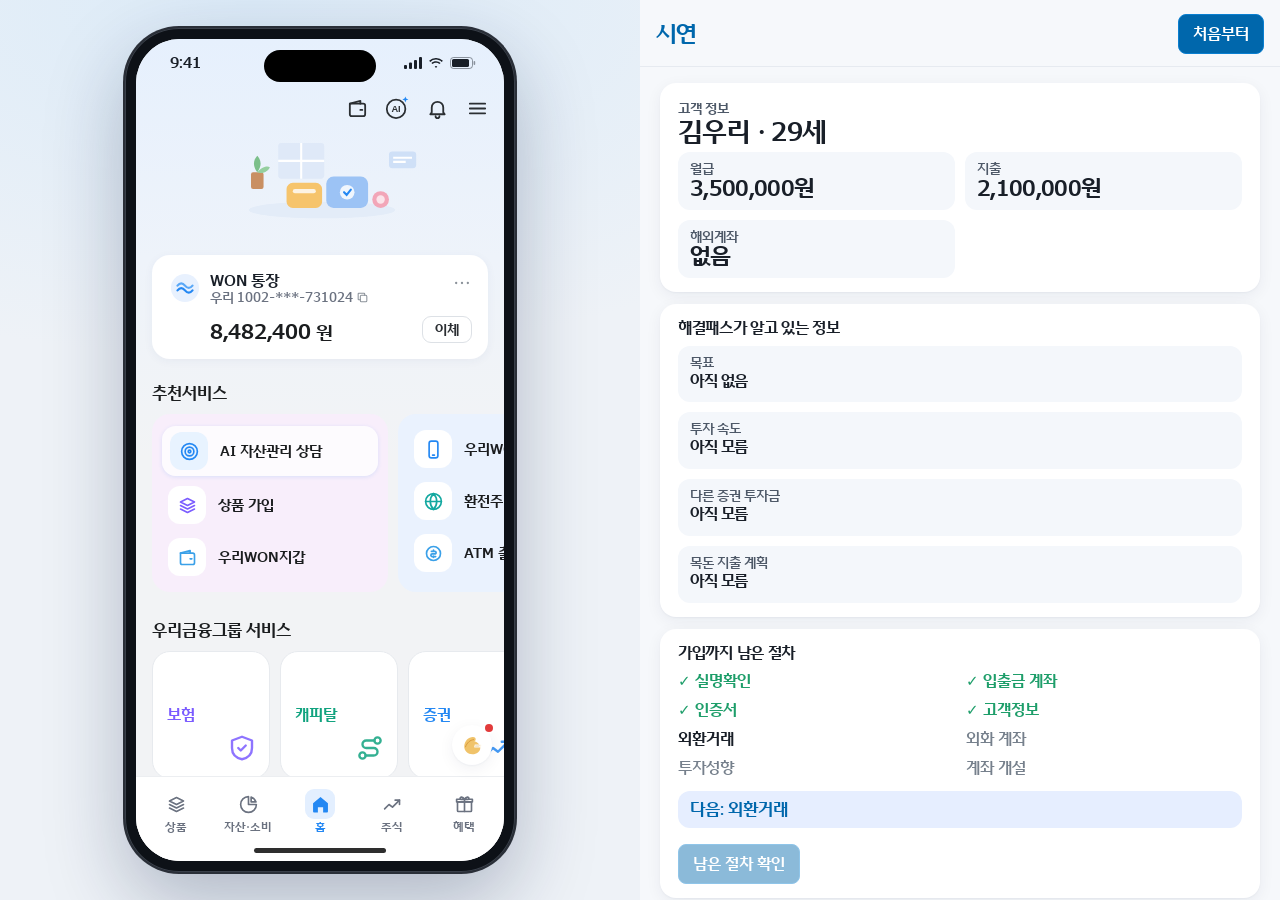
==== commit 033c5d6d: "UI UX 수정" ====
--- a/prototype/index.html
+++ b/prototype/index.html
@@ -19,7 +19,7 @@
       <section class="stage-intro" aria-label="프로토타입 소개">
         <p class="stage-intro__eyebrow">WIN &amp; WON<br>2026 우리은행 X SSAFY 아이디어 경진대회</p>
         <h1 class="stage-intro__title">WON 해결패스</h1>
-        <p class="stage-intro__desc">자산관리 상담에서 상품 선택, 가입 완료 확인까지.<br />우리WON뱅킹 AI 에이전트 목업</p>
+        <p class="stage-intro__desc">자산관리 상담에서 상품 선택, 가입 완료 확인까지.<br />우리WON뱅킹 AI 에이전트 프로토타입</p>
       </section>
 
       <div class="phone" id="phone">
--- a/prototype/css/components.css
+++ b/prototype/css/components.css
@@ -2163,6 +2163,11 @@
   height: 21px;
 }
 
+.chat-input__send:disabled {
+  color: #c5c8ce;
+  cursor: default;
+}
+
 /* ---------- Skeleton ---------- */
 
 .skeleton {
@@ -3587,6 +3592,7 @@
   font-size: 13.5px;
   color: var(--text-2);
   line-height: 1.5;
+  white-space: pre-line;
 }
 
 .fig.is-warning .fig__note {
@@ -3763,6 +3769,12 @@
   border-radius: 50%;
   border: 1.5px solid #d5dbe3;
   position: relative;
+}
+
+.ck__row.is-loading .ck__tick {
+  border-color: #e4e9f0;
+  border-top-color: var(--won-blue);
+  animation: spin 0.7s linear infinite;
 }
 
 .ck__row.is-met .ck__tick {
@@ -4203,6 +4215,30 @@
   }
 }
 
+.tm-done {
+  display: flex;
+  justify-content: center;
+  align-items: flex-end;
+  min-height: 168px;
+  padding: 28px 0 8px;
+}
+
+.tm-done__mark {
+  width: 88px;
+  height: 88px;
+  border-radius: 50%;
+  background: var(--success);
+  color: #fff;
+  display: grid;
+  place-items: center;
+  animation: pop 0.35s var(--ease);
+}
+
+.tm-done__mark svg {
+  width: 46px;
+  height: 46px;
+}
+
 .tm-result {
   margin-top: 16px;
   padding: 14px;
--- a/prototype/css/won.css
+++ b/prototype/css/won.css
@@ -172,7 +172,7 @@
   flex: none;
   display: flex;
   align-items: center;
-  justify-content: space-between;
+  justify-content: flex-end;
   padding: 2px 8px 6px 16px;
 }
 
@@ -288,6 +288,11 @@
   color: #474c50;
 }
 
+.w-strip__bar button svg {
+  width: 14px;
+  height: 14px;
+}
+
 .w-switch {
   position: relative;
   width: 30px;
@@ -464,7 +469,10 @@
 }
 
 .w-allacct {
-  display: block;
+  display: flex;
+  align-items: center;
+  justify-content: center;
+  gap: 2px;
   width: auto;
   margin: 8px auto 0;
   padding: 4px 8px;
@@ -477,6 +485,11 @@
   box-shadow: none;
 }
 
+.w-allacct svg {
+  width: 16px;
+  height: 16px;
+}
+
 .w-ad {
   position: relative;
   width: 100%;
@@ -541,6 +554,18 @@
   background: none;
   padding: 0;
   text-align: left;
+}
+
+.w-svc__item.is-lead {
+  margin: -4px -6px;
+  padding: 6px 8px;
+  border-radius: 14px;
+  background: rgba(255, 255, 255, 0.8);
+  box-shadow: 0 1px 4px rgba(36, 136, 243, 0.14);
+}
+
+.w-svc__item.is-lead .w-svc__icon {
+  background: #e8f3ff;
 }
 
 .w-svc__icon {
@@ -1746,6 +1771,185 @@
   color: #474c50;
 }
 
+/* ---------- 프롬프트 말풍선 ---------- */
+
+.fortune {
+  position: absolute;
+  right: 12px;
+  bottom: 96px;
+  z-index: 6;
+  display: flex;
+  flex-direction: column-reverse;
+  align-items: flex-end;
+  justify-content: flex-end;
+  max-width: calc(100% - 24px);
+}
+
+.fortune.is-open {
+  width: calc(100% - 24px);
+}
+
+.fortune__bubble {
+  position: relative;
+  flex: none;
+  width: 40px;
+  height: 40px;
+  max-width: 40px;
+  margin: 0;
+  padding: 0;
+  overflow: visible;
+  border: 0;
+  border-radius: 50%;
+  background: #fff;
+  color: var(--text);
+  box-shadow: var(--shadow-card);
+  text-align: left;
+  display: block;
+  min-width: 0;
+  min-height: 0;
+  transition: clip-path 0.48s var(--ease);
+}
+
+.fortune.is-open .fortune__bubble {
+  width: 100%;
+  height: auto;
+  max-width: 100%;
+  padding: 10px 14px;
+  overflow: hidden;
+  border-radius: 16px;
+  text-align: center;
+}
+
+.fortune.is-measure .fortune__bubble,
+.fortune.is-measure .fortune__text,
+.fortune.is-measure .fortune__cookie,
+.fortune.is-measure .fortune__dot,
+.fortune.is-measure .fortune__send {
+  transition: none;
+}
+
+.fortune__cookie {
+  position: absolute;
+  right: 7px;
+  bottom: 7px;
+  width: 26px;
+  height: 26px;
+  display: grid;
+  transition: opacity 0.28s var(--ease);
+}
+
+.fortune__cookie svg {
+  width: 26px;
+  height: 26px;
+}
+
+.fortune.is-open .fortune__cookie {
+  opacity: 0;
+}
+
+.fortune.is-closing .fortune__cookie {
+  opacity: 1;
+}
+
+.fortune__dot {
+  position: absolute;
+  right: -1px;
+  bottom: 33px;
+  width: 8px;
+  height: 8px;
+  border-radius: 50%;
+  background: #e23b3b;
+  box-shadow: 0 0 0 2px #fff;
+  transition: opacity 0.28s var(--ease);
+}
+
+.fortune.is-open .fortune__dot {
+  opacity: 0;
+}
+
+.fortune.is-closing .fortune__dot {
+  opacity: 1;
+}
+
+.fortune__text {
+  position: absolute;
+  width: 1px;
+  height: 1px;
+  margin: -1px;
+  padding: 0;
+  overflow: hidden;
+  clip: rect(0, 0, 0, 0);
+  white-space: nowrap;
+  font-size: 13px;
+  font-weight: 700;
+  line-height: 1.45;
+}
+
+.fortune.is-open .fortune__text {
+  position: static;
+  display: block;
+  width: auto;
+  height: auto;
+  margin: 0;
+  overflow: visible;
+  clip: auto;
+  white-space: normal;
+  opacity: 0;
+  transition: opacity 0.36s var(--ease);
+}
+
+.fortune__break {
+  display: block;
+}
+
+.fortune__keep {
+  white-space: nowrap;
+}
+
+.fortune.is-text .fortune__text {
+  opacity: 1;
+}
+
+.fortune__send {
+  flex: none;
+  display: inline-flex;
+  align-items: center;
+  justify-content: center;
+  height: 0;
+  margin: 0;
+  padding: 0 14px;
+  overflow: hidden;
+  white-space: nowrap;
+  border: 0;
+  border-radius: 999px;
+  background: #1f6feb;
+  color: #fff;
+  font-size: 13px;
+  font-weight: 800;
+  opacity: 0;
+  transform: translateY(6px);
+  pointer-events: none;
+  transition: opacity 0.32s var(--ease), transform 0.32s var(--ease), height 0.32s var(--ease), margin-bottom 0.32s var(--ease);
+}
+
+.fortune.is-ready .fortune__send {
+  height: 36px;
+  margin-bottom: 8px;
+  opacity: 1;
+  transform: none;
+  pointer-events: auto;
+}
+
+@media (prefers-reduced-motion: reduce) {
+  .fortune__bubble,
+  .fortune__cookie,
+  .fortune__dot,
+  .fortune__send,
+  .fortune.is-text .fortune__text {
+    transition: none;
+  }
+}
+
 .chat-input__plus svg {
   width: 22px;
   height: 22px;
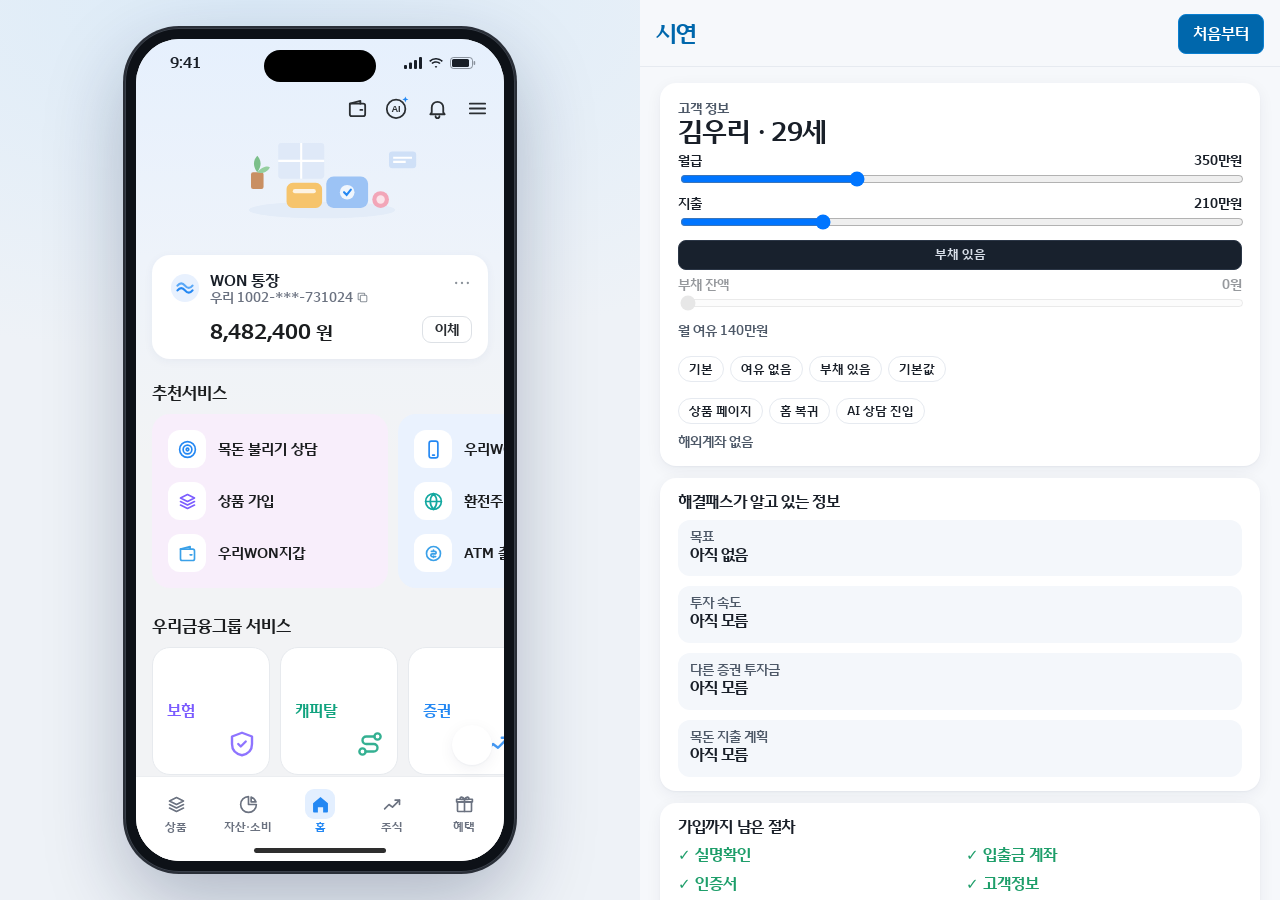
==== commit bd5a0d42: "챗봇 개선" ====
--- a/prototype/index.html
+++ b/prototype/index.html
@@ -19,7 +19,7 @@
       <section class="stage-intro" aria-label="프로토타입 소개">
         <p class="stage-intro__eyebrow">WIN &amp; WON<br>2026 우리은행 X SSAFY 아이디어 경진대회</p>
         <h1 class="stage-intro__title">WON 해결패스</h1>
-        <p class="stage-intro__desc">자산관리 상담에서 상품 선택, 가입 완료 확인까지.<br />우리WON뱅킹 AI 에이전트 프로토타입</p>
+        <p class="stage-intro__desc">자산관리 상담에서 상품 선택, 가입 완료 확인까지.<br />우리WON뱅킹 AI 에이전트 목업</p>
       </section>
 
       <div class="phone" id="phone">
@@ -50,6 +50,8 @@
   <script src="js/ruleEngine.js"></script>
   <script src="js/pathfinder.js"></script>
   <script src="js/assetAdvisor.js"></script>
+  <script src="js/lumpsumAdvisor.js"></script>
+  <script src="js/data/lumpsumScript.js"></script>
   <script src="js/aiSchema.js"></script>
   <script src="js/aiAgent.js"></script>
   <script src="js/ui.js"></script>
@@ -57,10 +59,12 @@
   <script src="js/flows/joinFlow.js"></script>
   <script src="js/flows/directFlow.js"></script>
   <script src="js/flows/assetFlow.js"></script>
+  <script src="js/flows/lumpsumFlow.js"></script>
   <script src="js/screens/home.js"></script>
   <script src="js/screens/join.js"></script>
   <script src="js/screens/direct.js"></script>
   <script src="js/screens/asset.js"></script>
+  <script src="js/screens/lumpsum.js"></script>
   <script src="js/demoPanel.js"></script>
   <script src="js/selfTest.js"></script>
 </body>
--- a/prototype/css/components.css
+++ b/prototype/css/components.css
@@ -3592,7 +3592,6 @@
   font-size: 13.5px;
   color: var(--text-2);
   line-height: 1.5;
-  white-space: pre-line;
 }
 
 .fig.is-warning .fig__note {
@@ -5116,3 +5115,244 @@
   padding: 8px 14px;
   font-size: 15px;
 }
+
+.demo-panel .dp-slides {
+  display: flex;
+  flex-direction: column;
+  gap: 8px;
+  margin-top: 8px;
+}
+
+.demo-panel .dp-slide {
+  display: grid;
+  grid-template-columns: 72px 1fr;
+  gap: 2px 8px;
+  align-items: center;
+  font-size: 13px;
+}
+
+.demo-panel .dp-slide strong {
+  text-align: right;
+}
+
+.demo-panel .dp-slide input {
+  grid-column: 1 / -1;
+  width: 100%;
+}
+
+.demo-panel .dp-slide.is-off {
+  opacity: 0.45;
+}
+
+.demo-panel .dp-spare,
+.demo-panel .dp-hint,
+.demo-panel .dp-spoken,
+.demo-panel .dp-snap,
+.demo-panel .dp-acct {
+  margin: 8px 0 0;
+  font-size: 13px;
+  line-height: 1.45;
+  color: var(--text-2);
+}
+
+.demo-panel .dp-spoken {
+  color: var(--won-blue-deep);
+  font-weight: 700;
+}
+
+.demo-panel .dp-presets,
+.demo-panel .dp-scenes {
+  display: flex;
+  flex-wrap: wrap;
+  gap: 6px;
+  margin-top: 8px;
+}
+
+.demo-panel .dp-presets button,
+.demo-panel .dp-scenes button {
+  border: 1px solid var(--line);
+  background: #fff;
+  border-radius: 999px;
+  padding: 6px 10px;
+  font-size: 12px;
+}
+
+.chat-input.is-hot .chat-input__send {
+  background: var(--won-blue);
+  color: #fff;
+}
+
+.chat-input.is-typing .type-caret,
+.stream-caret {
+  display: inline-block;
+  width: 2px;
+  height: 1em;
+  margin-left: 1px;
+  background: var(--won-blue);
+  vertical-align: text-bottom;
+  animation: blink 1s steps(1) infinite;
+}
+
+.chat-input__send.is-stop {
+  background: var(--text);
+}
+
+.stop-sq {
+  display: block;
+  width: 10px;
+  height: 10px;
+  background: #fff;
+  border-radius: 2px;
+}
+
+.an-steps {
+  list-style: none;
+  margin: 8px 0;
+  padding: 0;
+}
+
+.an-step {
+  display: flex;
+  align-items: center;
+  gap: 8px;
+  margin: 4px 0;
+  animation: an-in 0.4s ease both;
+}
+
+.an-step__mark {
+  width: 14px;
+  height: 14px;
+  border-radius: 50%;
+  border: 2px solid var(--won-blue);
+  position: relative;
+}
+
+.an-step__mark::after {
+  content: '';
+  position: absolute;
+  left: 3px;
+  top: 1px;
+  width: 4px;
+  height: 7px;
+  border-right: 2px solid var(--won-blue);
+  border-bottom: 2px solid var(--won-blue);
+  transform: rotate(40deg);
+}
+
+.spend-bars {
+  display: flex;
+  flex-direction: column;
+  gap: 6px;
+  margin: 8px 0;
+}
+
+.spend-bar {
+  display: grid;
+  grid-template-columns: 72px 1fr auto;
+  gap: 8px;
+  align-items: center;
+  font-size: 13px;
+}
+
+.spend-bar__track {
+  display: block;
+  height: 8px;
+  background: #e8eef6;
+  border-radius: 99px;
+  overflow: hidden;
+}
+
+.spend-bar__track i {
+  display: block;
+  height: 100%;
+  background: var(--won-blue);
+  width: 0;
+  animation: bar-in 0.6s ease forwards;
+}
+
+.decision-line {
+  margin: 8px 0 0;
+  font-weight: 700;
+}
+
+.thought-label {
+  margin: 8px 0 0;
+  font-size: 12px;
+  color: var(--text-3);
+}
+
+.msg-tools {
+  display: flex;
+  gap: 8px;
+  margin-top: 8px;
+}
+
+.msg-tools button {
+  border: 0;
+  background: transparent;
+  color: var(--text-3);
+  font-size: 12px;
+}
+
+.msg-tools__like.is-on {
+  color: var(--won-blue);
+}
+
+.thinking {
+  display: flex;
+  align-items: center;
+  gap: 8px;
+  margin: 8px 0;
+  color: var(--text-2);
+  font-size: 13px;
+}
+
+.thinking__dots i {
+  display: inline-block;
+  width: 6px;
+  height: 6px;
+  margin-right: 3px;
+  border-radius: 50%;
+  background: var(--won-blue);
+  animation: blink 1s infinite;
+}
+
+.approve-tl {
+  list-style: none;
+  margin: 16px 0 0;
+  padding: 0;
+}
+
+.approve-tl__item {
+  margin: 6px 0;
+  opacity: 0;
+  animation: an-in 0.45s ease forwards;
+}
+
+.approve-stamp {
+  width: 72px;
+  height: 72px;
+  margin: 12px auto 0;
+  border: 3px solid #d23b3b;
+  color: #d23b3b;
+  border-radius: 50%;
+  display: flex;
+  align-items: center;
+  justify-content: center;
+  font-weight: 800;
+  transform: rotate(-12deg);
+  animation: pop 0.45s ease both;
+}
+
+@keyframes blink {
+  50% { opacity: 0; }
+}
+
+@keyframes an-in {
+  from { opacity: 0; transform: translateY(4px); }
+  to { opacity: 1; transform: none; }
+}
+
+@keyframes bar-in {
+  from { width: 0; }
+}
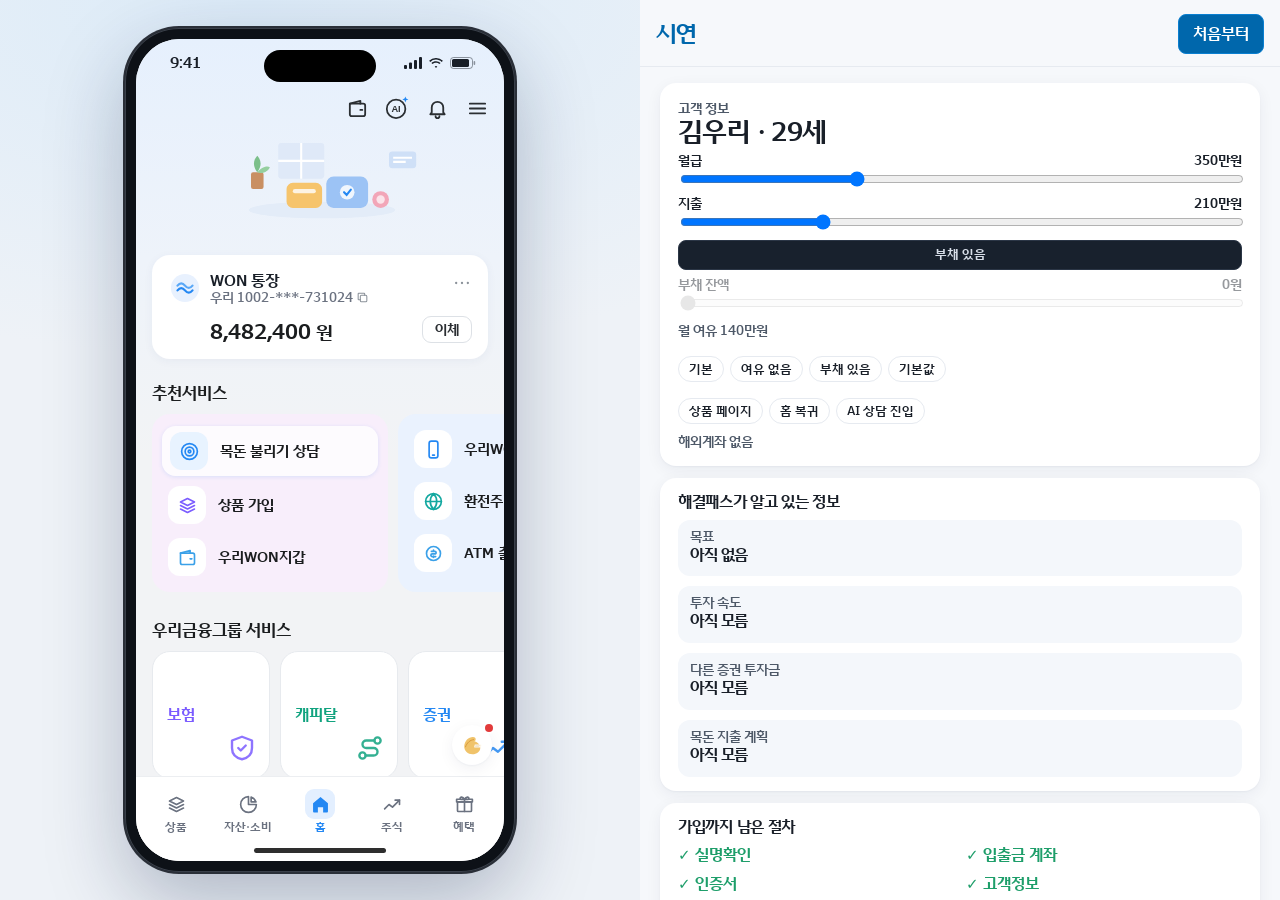
==== commit dad1996b: "Merge branch 'master' of https://github.com/Nekerworld/WON-Solution-Pass" ====
--- a/prototype/index.html
+++ b/prototype/index.html
@@ -19,7 +19,7 @@
       <section class="stage-intro" aria-label="프로토타입 소개">
         <p class="stage-intro__eyebrow">WIN &amp; WON<br>2026 우리은행 X SSAFY 아이디어 경진대회</p>
         <h1 class="stage-intro__title">WON 해결패스</h1>
-        <p class="stage-intro__desc">자산관리 상담에서 상품 선택, 가입 완료 확인까지.<br />우리WON뱅킹 AI 에이전트 목업</p>
+        <p class="stage-intro__desc">자산관리 상담에서 상품 선택, 가입 완료 확인까지.<br />우리WON뱅킹 AI 에이전트 프로토타입</p>
       </section>
 
       <div class="phone" id="phone">
--- a/prototype/css/components.css
+++ b/prototype/css/components.css
@@ -3592,6 +3592,7 @@
   font-size: 13.5px;
   color: var(--text-2);
   line-height: 1.5;
+  white-space: pre-line;
 }
 
 .fig.is-warning .fig__note {
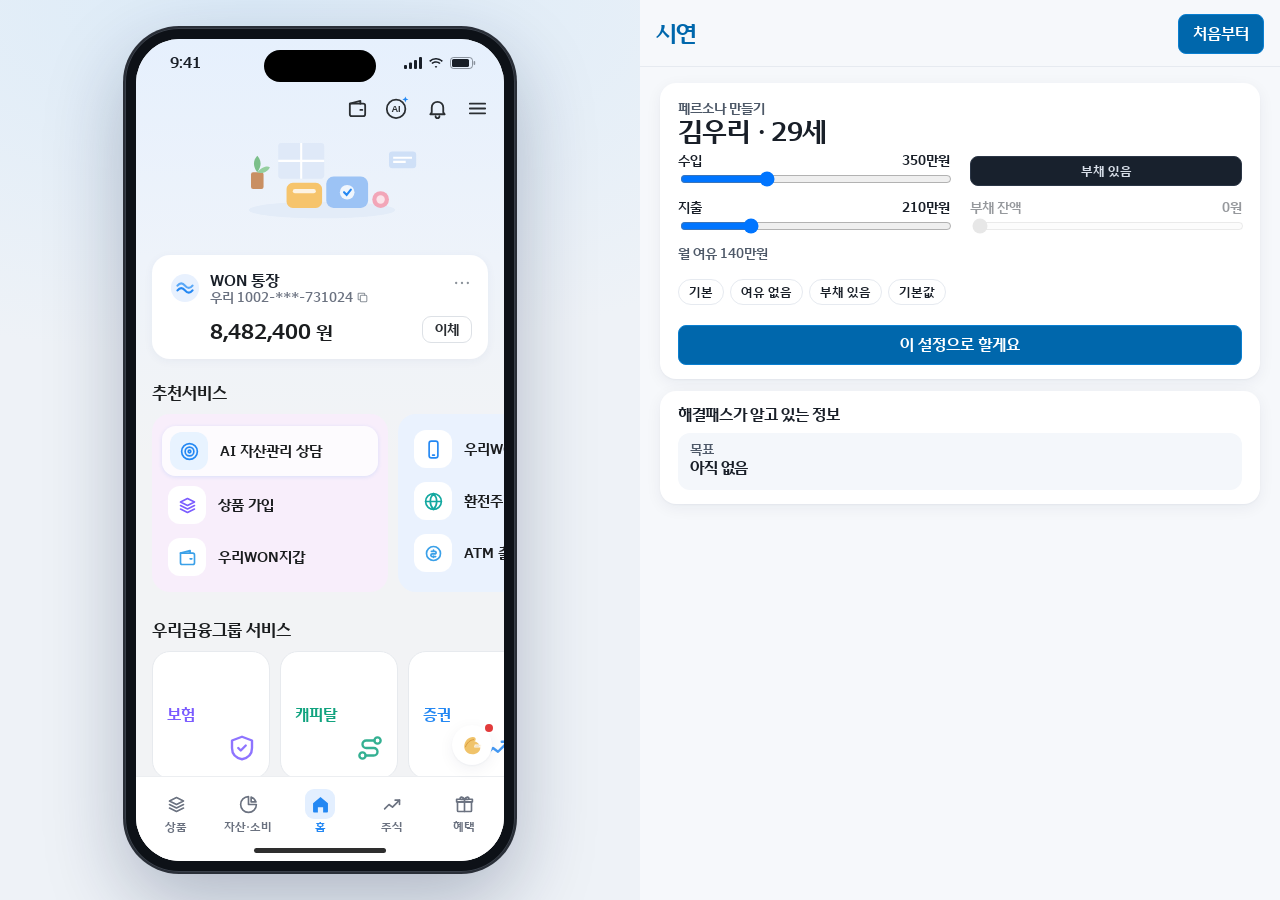
==== commit 201b468e: "실제 ai-like 기능 추가" ====
--- a/prototype/index.html
+++ b/prototype/index.html
@@ -6,9 +6,9 @@
   <meta name="theme-color" content="#0067AC" />
   <meta name="description" content="WON 해결패스 인터랙티브 목업 - 자산관리 상담과 상품 가입 지원 AI 에이전트" />
   <title>WON 해결패스 · 인터랙티브 프로토타입</title>
-  <link rel="stylesheet" href="css/style.css" />
-  <link rel="stylesheet" href="css/components.css" />
-  <link rel="stylesheet" href="css/won.css" />
+  <link rel="stylesheet" href="css/style.css?v=20261118q" />
+  <link rel="stylesheet" href="css/components.css?v=20261118q" />
+  <link rel="stylesheet" href="css/won.css?v=20261118q" />
   <script>
     if (/[?&]present=1/.test(location.search)) document.documentElement.classList.add('is-present');
   </script>
@@ -44,28 +44,30 @@
   </div>
 
   <!-- ES Module 대신 일반 script를 의존 순서대로 로드한다 (file:// 실행 지원) -->
-  <script src="js/state.js"></script>
-  <script src="js/data/scenario.js"></script>
-  <script src="js/mockBank.js"></script>
-  <script src="js/ruleEngine.js"></script>
-  <script src="js/pathfinder.js"></script>
-  <script src="js/assetAdvisor.js"></script>
-  <script src="js/lumpsumAdvisor.js"></script>
-  <script src="js/data/lumpsumScript.js"></script>
-  <script src="js/aiSchema.js"></script>
-  <script src="js/aiAgent.js"></script>
-  <script src="js/ui.js"></script>
-  <script src="js/app.js"></script>
-  <script src="js/flows/joinFlow.js"></script>
-  <script src="js/flows/directFlow.js"></script>
-  <script src="js/flows/assetFlow.js"></script>
-  <script src="js/flows/lumpsumFlow.js"></script>
-  <script src="js/screens/home.js"></script>
-  <script src="js/screens/join.js"></script>
-  <script src="js/screens/direct.js"></script>
-  <script src="js/screens/asset.js"></script>
-  <script src="js/screens/lumpsum.js"></script>
-  <script src="js/demoPanel.js"></script>
-  <script src="js/selfTest.js"></script>
+  <script src="js/state.js?v=20261118q"></script>
+  <script src="js/data/scenario.js?v=20261118q"></script>
+  <script src="js/mockBank.js?v=20261118q"></script>
+  <script src="js/ruleEngine.js?v=20261118q"></script>
+  <script src="js/pathfinder.js?v=20261118q"></script>
+  <script src="js/assetAdvisor.js?v=20261118q"></script>
+  <script src="js/lumpsumAdvisor.js?v=20261118q"></script>
+  <script src="js/data/lumpsumScript.js?v=20261118q"></script>
+  <script src="js/aiSchema.js?v=20261118q"></script>
+  <script src="js/aiAgent.js?v=20261118q"></script>
+  <script src="js/ui.js?v=20261118q"></script>
+  <script src="js/app.js?v=20261118q"></script>
+  <script src="js/flows/joinFlow.js?v=20261118q"></script>
+  <script src="js/flows/directFlow.js?v=20261118q"></script>
+  <script src="js/flows/assetFlow.js?v=20261118q"></script>
+  <script src="js/flows/lumpsumFlow.js?v=20261118q"></script>
+  <script src="js/screens/home.js?v=20261118q"></script>
+  <script src="js/screens/join.js?v=20261118q"></script>
+  <script src="js/screens/direct.js?v=20261118q"></script>
+  <script src="js/screens/asset.js?v=20261118q"></script>
+  <script src="js/screens/spend.js?v=20261118q"></script>
+  <script src="js/screens/lumpsum.js?v=20261118q"></script>
+  <script src="js/goalInfo.js?v=20261118q"></script>
+  <script src="js/demoPanel.js?v=20261118q"></script>
+  <script src="js/selfTest.js?v=20261118q"></script>
 </body>
 </html>
--- a/prototype/css/style.css
+++ b/prototype/css/style.css
@@ -475,6 +475,37 @@
   }
 }
 
+/* PC: 폰을 화면 높이의 90%까지 통째로 키운다. 프레임과 내용이 같은 비율(zoom)이라 멀리서도 읽힌다. */
+.stage-main {
+  --intro-w: 0px;
+}
+
+@media (min-width: 901px) {
+  .stage-main {
+    container-type: size;
+  }
+
+  .phone {
+    width: 390px;
+    height: 844px;
+    max-height: none;
+    aspect-ratio: 390 / 844;
+    zoom: min(calc(90dvh / 844px), calc((100cqw - var(--intro-w)) / 390px));
+  }
+}
+
+@media (min-width: 1560px) {
+  .stage-main {
+    --intro-w: 332px;
+  }
+}
+
+@media (min-width: 1320px) {
+  .stage.is-panel-hidden .stage-main {
+    --intro-w: 332px;
+  }
+}
+
 /* 발표 모드: 390:844 폰을 칸에 맞게 통째로 키운다. 프레임과 내용이 같은 비율이다. */
 html.is-present .stage {
   grid-template-columns: minmax(0, 62%) minmax(280px, 38%);
--- a/prototype/css/components.css
+++ b/prototype/css/components.css
@@ -5145,6 +5145,18 @@
   opacity: 0.45;
 }
 
+/* 왼쪽 열: 수입, 지출 / 오른쪽 열: 부채 토글, 부채 잔액 */
+.demo-panel .dp-persona-grid {
+  display: grid;
+  grid-template-columns: 1fr 1fr;
+  gap: 12px 20px;
+  align-items: center;
+}
+
+.demo-panel .dp-persona-grid > .dp-btn {
+  width: 100%;
+}
+
 .demo-panel .dp-spare,
 .demo-panel .dp-hint,
 .demo-panel .dp-spoken,
@@ -5217,7 +5229,8 @@
   align-items: center;
   gap: 8px;
   margin: 4px 0;
-  animation: an-in 0.4s ease both;
+  font-size: 13.5px;
+  color: var(--text-2);
 }
 
 .an-step__mark {
@@ -5226,6 +5239,7 @@
   border-radius: 50%;
   border: 2px solid var(--won-blue);
   position: relative;
+  flex: none;
 }
 
 .an-step__mark::after {
@@ -5240,38 +5254,100 @@
   transform: rotate(40deg);
 }
 
-.spend-bars {
-  display: flex;
-  flex-direction: column;
-  gap: 6px;
-  margin: 8px 0;
-}
-
-.spend-bar {
+/* 처음 나올 때만: 돌다가 하나씩 체크로 바뀐다 */
+.an-steps.is-new .an-step {
+  opacity: 0;
+  animation: an-in 0.3s ease forwards;
+  animation-delay: calc(var(--i) * 0.7s);
+}
+
+.an-steps.is-new .an-step__mark {
+  border-color: #cfe0f7;
+  border-top-color: var(--won-blue);
+  animation: an-spin 0.7s linear calc(var(--i) * 0.7s) 1 both, an-ring 0.01s linear calc(var(--i) * 0.7s + 0.6s) forwards;
+}
+
+.an-steps.is-new .an-step__mark::after {
+  opacity: 0;
+  animation: an-fade 0.2s ease calc(var(--i) * 0.7s + 0.6s) forwards;
+}
+
+@keyframes an-spin {
+  to {
+    transform: rotate(360deg);
+  }
+}
+
+@keyframes an-ring {
+  to {
+    border-color: var(--won-blue);
+  }
+}
+
+@keyframes an-fade {
+  to {
+    opacity: 1;
+  }
+}
+
+.blk.is-new:not(.msg__text) {
+  animation: blk-in 0.45s ease both;
+}
+
+@keyframes blk-in {
+  from {
+    opacity: 0;
+    transform: translateY(6px);
+  }
+  to {
+    opacity: 1;
+    transform: none;
+  }
+}
+
+.blk + .blk {
+  margin-top: 10px;
+}
+
+.blk--cols .figs {
   display: grid;
-  grid-template-columns: 72px 1fr auto;
+  grid-template-columns: 1fr 1fr;
   gap: 8px;
-  align-items: center;
-  font-size: 13px;
-}
-
-.spend-bar__track {
-  display: block;
+}
+
+.blk--cols .fig__value {
+  font-size: 20px;
+}
+
+.an-more__head {
+  display: flex;
+  width: 100%;
+  align-items: center;
+  justify-content: space-between;
+  padding: 10px 12px;
+  border: 1px solid #e3e9f1;
+  border-radius: 12px;
+  background: #f6f9fd;
+  color: var(--text);
+  font-size: 13.5px;
+  font-weight: 700;
+  text-align: left;
+}
+
+.an-more__chev {
+  width: 8px;
   height: 8px;
-  background: #e8eef6;
-  border-radius: 99px;
-  overflow: hidden;
-}
-
-.spend-bar__track i {
-  display: block;
-  height: 100%;
-  background: var(--won-blue);
-  width: 0;
-  animation: bar-in 0.6s ease forwards;
-}
-
-.decision-line {
+  border-right: 2px solid var(--text-3);
+  border-bottom: 2px solid var(--text-3);
+  transform: rotate(45deg);
+  transition: transform 0.2s ease;
+}
+
+.an-more.is-open .an-more__chev {
+  transform: rotate(-135deg);
+}
+
+.an-more .decision-line {
   margin: 8px 0 0;
   font-weight: 700;
 }
@@ -5280,23 +5356,6 @@
   margin: 8px 0 0;
   font-size: 12px;
   color: var(--text-3);
-}
-
-.msg-tools {
-  display: flex;
-  gap: 8px;
-  margin-top: 8px;
-}
-
-.msg-tools button {
-  border: 0;
-  background: transparent;
-  color: var(--text-3);
-  font-size: 12px;
-}
-
-.msg-tools__like.is-on {
-  color: var(--won-blue);
 }
 
 .thinking {
@@ -5357,3 +5416,318 @@
 @keyframes bar-in {
   from { width: 0; }
 }
+
+/* 시연 패널: 페르소나 요약과 목표별 정보 */
+.demo-panel .dp-confirm {
+  width: 100%;
+  margin-top: 12px;
+}
+
+.demo-panel .dp-sum {
+  list-style: none;
+  margin: 8px 0 0;
+  padding: 0;
+  display: grid;
+  gap: 4px;
+  font-size: 14px;
+  color: var(--text);
+}
+
+.demo-panel .dp-edit {
+  display: inline-flex;
+  align-items: center;
+  gap: 6px;
+  margin-top: 10px;
+  padding: 4px 0;
+  border: 0;
+  background: transparent;
+  color: var(--won-blue);
+  font-size: 13px;
+  font-weight: 700;
+  cursor: pointer;
+}
+
+.demo-panel .dp-edit__chev {
+  width: 7px;
+  height: 7px;
+  border-right: 2px solid currentColor;
+  border-bottom: 2px solid currentColor;
+  transform: rotate(45deg);
+}
+
+.demo-panel .dp-tag {
+  display: inline-block;
+  margin-left: 6px;
+  padding: 1px 8px;
+  border-radius: 99px;
+  background: #e8f1fe;
+  color: var(--won-blue);
+  font-size: 11px;
+  font-weight: 700;
+}
+
+.demo-panel .dp-note {
+  margin: -2px 0 6px;
+  font-size: 12px;
+  color: var(--text-3);
+}
+
+.chat-body .chat-suggest {
+  margin-top: 10px;
+}
+
+/* 소비 막대: 하나의 가로 막대에 색으로 나누고 범례로 금액·비율을 읽어 준다 */
+.an-more .spend-stack {
+  margin: 12px 2px 2px;
+}
+
+.spend-stack__bar {
+  display: flex;
+  gap: 2px;
+  height: 14px;
+  border-radius: 7px;
+  overflow: hidden;
+}
+
+.spend-stack__bar i {
+  display: block;
+  min-width: 4px;
+}
+
+.spend-stack.is-new .spend-stack__bar {
+  animation: stack-in 0.7s ease both;
+}
+
+@keyframes stack-in {
+  from {
+    clip-path: inset(0 100% 0 0 round 7px);
+  }
+  to {
+    clip-path: inset(0 0 0 0 round 7px);
+  }
+}
+
+.spend-legend {
+  list-style: none;
+  margin: 12px 0 0;
+  padding: 0;
+  display: grid;
+  gap: 8px;
+}
+
+.spend-legend li {
+  display: grid;
+  grid-template-columns: 12px 1fr auto;
+  gap: 8px;
+  align-items: center;
+  font-size: 13.5px;
+  color: var(--text);
+}
+
+.spend-legend .dot {
+  width: 10px;
+  height: 10px;
+  border-radius: 3px;
+}
+
+.spend-legend strong {
+  font-weight: 700;
+  font-variant-numeric: tabular-nums;
+}
+
+/* 소비 분석: 출처 라벨, 지난달 대비, 패턴 태그, 줄이기 목표 */
+.spend-source {
+  margin: 0 0 10px;
+  font-size: 12px;
+  color: var(--muted, #7b8794);
+}
+
+.spend-stack.has-chg .spend-legend li {
+  grid-template-columns: 12px 1fr auto 44px;
+}
+
+.spend-chg {
+  font-style: normal;
+  font-size: 12px;
+  font-weight: 700;
+  text-align: right;
+  font-variant-numeric: tabular-nums;
+  color: #8a94a3;
+}
+
+.spend-chg.is-up {
+  color: #e5484d;
+}
+
+.spend-chg.is-down {
+  color: #2488f3;
+}
+
+.pat-tags {
+  display: flex;
+  flex-wrap: wrap;
+  gap: 6px;
+}
+
+.pat-tag {
+  display: inline-block;
+  padding: 6px 10px;
+  border-radius: 999px;
+  background: #eef4fd;
+  color: #1c5fb8;
+  font-size: 12.5px;
+  font-weight: 600;
+}
+
+.blk--tags {
+  margin-top: 4px;
+}
+
+.spend-body .card {
+  margin-top: 12px;
+}
+
+.spend-head {
+  display: grid;
+  gap: 4px;
+  padding: 4px 2px 8px;
+}
+
+.spend-head span {
+  font-size: 13px;
+  color: var(--muted, #7b8794);
+}
+
+.spend-head strong {
+  font-size: 26px;
+  font-weight: 800;
+}
+
+.cmp {
+  list-style: none;
+  margin: 8px 0 0;
+  padding: 0;
+  display: grid;
+  gap: 10px;
+}
+
+.cmp li {
+  display: grid;
+  grid-template-columns: 1fr auto 14px auto 44px;
+  gap: 6px;
+  align-items: center;
+  font-size: 13.5px;
+}
+
+.cmp__prev {
+  color: #8a94a3;
+}
+
+.cmp__arrow {
+  font-style: normal;
+  color: #b4bcc8;
+}
+
+.spend-goal__empty {
+  margin: 8px 0 2px;
+  font-weight: 700;
+}
+
+.spend-goal__hint {
+  margin: 0;
+  font-size: 12.5px;
+  color: var(--muted, #7b8794);
+}
+
+.spend-goal__big {
+  margin: 8px 0 10px;
+  font-size: 18px;
+}
+
+.spend-goal__big strong {
+  color: #2488f3;
+}
+
+.spend-goal__list {
+  list-style: none;
+  margin: 0 0 12px;
+  padding: 0;
+  display: grid;
+  gap: 8px;
+  font-size: 13.5px;
+}
+
+.spend-goal__list li {
+  display: flex;
+  justify-content: space-between;
+}
+
+.spend-goal__prog {
+  display: grid;
+  gap: 6px;
+  font-size: 12.5px;
+  color: var(--muted, #7b8794);
+}
+
+.spend-goal__track {
+  height: 8px;
+  border-radius: 4px;
+  background: #e8edf3;
+  overflow: hidden;
+}
+
+.spend-goal__track i {
+  display: block;
+  height: 100%;
+  background: #2488f3;
+}
+
+.spend-goal__after {
+  margin: 12px 0 0;
+  font-size: 13.5px;
+}
+
+/* 상담 선택지: 칩 사이에 위아래 2px, 좌우 4px */
+.chat-body .chat-suggest {
+  display: flex;
+  flex-wrap: wrap;
+  gap: 2px 4px;
+}
+
+.chat-body .chat-suggest .chip {
+  max-width: 100%;
+}
+
+/* 상담 입력창: 긴 문장은 세로로 늘어난다 (높이는 JS가 글자 수에 맞춘다) */
+.chat-input__field:has(textarea) {
+  height: auto;
+  min-height: 46px;
+  align-items: flex-end;
+}
+
+.chat-input textarea {
+  flex: 1;
+  min-width: 0;
+  display: block;
+  border: 0;
+  outline: 0;
+  background: transparent;
+  resize: none;
+  overflow: hidden;
+  padding: 11px 0;
+  font: inherit;
+  font-size: 14.5px;
+  line-height: 22px;
+  height: 44px;
+  caret-color: var(--won-blue);
+}
+
+.chat-input__field:has(textarea) .chat-input__send {
+  align-self: flex-end;
+  margin-bottom: 3px;
+}
+
+.chat-input__field:has(textarea) .type-caret {
+  align-self: flex-end;
+  margin-bottom: 15px;
+}
--- a/prototype/css/won.css
+++ b/prototype/css/won.css
@@ -1525,6 +1525,17 @@
 
 .chat-tools button + button {
   border-left: 1px solid #eef0f3;
+}
+
+/* 버튼이 하나뿐인 도구줄은 오른쪽에 붙인다 */
+.chat-tools:has(> button:only-child) {
+  display: flex;
+  justify-content: flex-end;
+  padding: 0 12px;
+}
+
+.chat-tools:has(> button:only-child) button {
+  padding: 8px 6px 10px;
 }
 
 .chat-tools svg {
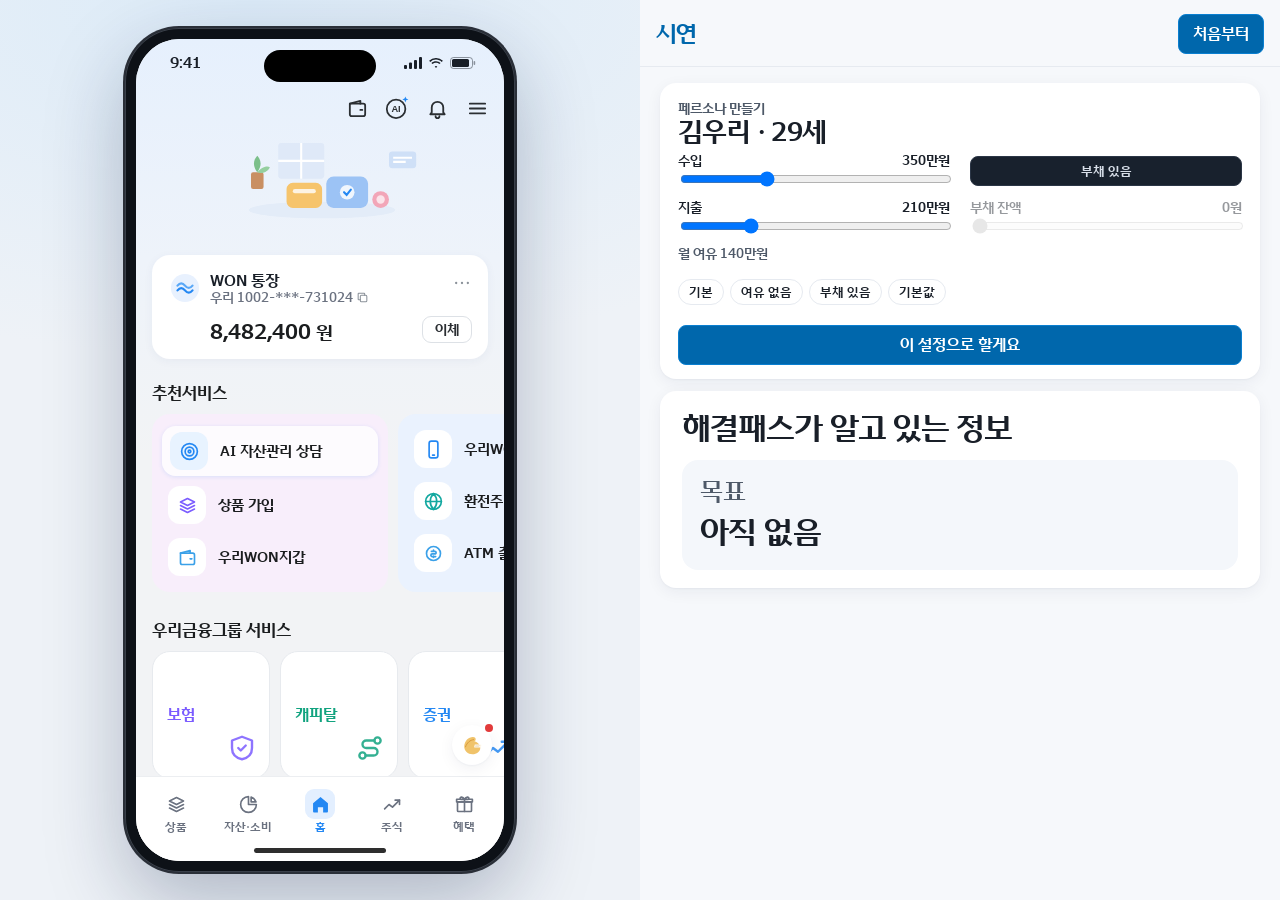
==== commit 93aae70b: "파이널" ====
--- a/prototype/index.html
+++ b/prototype/index.html
@@ -6,9 +6,9 @@
   <meta name="theme-color" content="#0067AC" />
   <meta name="description" content="WON 해결패스 인터랙티브 목업 - 자산관리 상담과 상품 가입 지원 AI 에이전트" />
   <title>WON 해결패스 · 인터랙티브 프로토타입</title>
-  <link rel="stylesheet" href="css/style.css?v=20261118q" />
-  <link rel="stylesheet" href="css/components.css?v=20261118q" />
-  <link rel="stylesheet" href="css/won.css?v=20261118q" />
+  <link rel="stylesheet" href="css/style.css?v=20261120b" />
+  <link rel="stylesheet" href="css/components.css?v=20261120b" />
+  <link rel="stylesheet" href="css/won.css?v=20261120b" />
   <script>
     if (/[?&]present=1/.test(location.search)) document.documentElement.classList.add('is-present');
   </script>
@@ -44,30 +44,30 @@
   </div>
 
   <!-- ES Module 대신 일반 script를 의존 순서대로 로드한다 (file:// 실행 지원) -->
-  <script src="js/state.js?v=20261118q"></script>
-  <script src="js/data/scenario.js?v=20261118q"></script>
-  <script src="js/mockBank.js?v=20261118q"></script>
-  <script src="js/ruleEngine.js?v=20261118q"></script>
-  <script src="js/pathfinder.js?v=20261118q"></script>
-  <script src="js/assetAdvisor.js?v=20261118q"></script>
-  <script src="js/lumpsumAdvisor.js?v=20261118q"></script>
-  <script src="js/data/lumpsumScript.js?v=20261118q"></script>
-  <script src="js/aiSchema.js?v=20261118q"></script>
-  <script src="js/aiAgent.js?v=20261118q"></script>
-  <script src="js/ui.js?v=20261118q"></script>
-  <script src="js/app.js?v=20261118q"></script>
-  <script src="js/flows/joinFlow.js?v=20261118q"></script>
-  <script src="js/flows/directFlow.js?v=20261118q"></script>
-  <script src="js/flows/assetFlow.js?v=20261118q"></script>
-  <script src="js/flows/lumpsumFlow.js?v=20261118q"></script>
-  <script src="js/screens/home.js?v=20261118q"></script>
-  <script src="js/screens/join.js?v=20261118q"></script>
-  <script src="js/screens/direct.js?v=20261118q"></script>
-  <script src="js/screens/asset.js?v=20261118q"></script>
-  <script src="js/screens/spend.js?v=20261118q"></script>
-  <script src="js/screens/lumpsum.js?v=20261118q"></script>
-  <script src="js/goalInfo.js?v=20261118q"></script>
-  <script src="js/demoPanel.js?v=20261118q"></script>
-  <script src="js/selfTest.js?v=20261118q"></script>
+  <script src="js/state.js?v=20261120b"></script>
+  <script src="js/data/scenario.js?v=20261120b"></script>
+  <script src="js/mockBank.js?v=20261120b"></script>
+  <script src="js/ruleEngine.js?v=20261120b"></script>
+  <script src="js/pathfinder.js?v=20261120b"></script>
+  <script src="js/assetAdvisor.js?v=20261120b"></script>
+  <script src="js/lumpsumAdvisor.js?v=20261120b"></script>
+  <script src="js/data/lumpsumScript.js?v=20261120b"></script>
+  <script src="js/aiSchema.js?v=20261120b"></script>
+  <script src="js/aiAgent.js?v=20261120b"></script>
+  <script src="js/ui.js?v=20261120b"></script>
+  <script src="js/app.js?v=20261120b"></script>
+  <script src="js/flows/joinFlow.js?v=20261120b"></script>
+  <script src="js/flows/directFlow.js?v=20261120b"></script>
+  <script src="js/flows/assetFlow.js?v=20261120b"></script>
+  <script src="js/flows/lumpsumFlow.js?v=20261120b"></script>
+  <script src="js/screens/home.js?v=20261120b"></script>
+  <script src="js/screens/join.js?v=20261120b"></script>
+  <script src="js/screens/direct.js?v=20261120b"></script>
+  <script src="js/screens/asset.js?v=20261120b"></script>
+  <script src="js/screens/spend.js?v=20261120b"></script>
+  <script src="js/screens/lumpsum.js?v=20261120b"></script>
+  <script src="js/goalInfo.js?v=20261120b"></script>
+  <script src="js/demoPanel.js?v=20261120b"></script>
+  <script src="js/selfTest.js?v=20261120b"></script>
 </body>
 </html>
--- a/prototype/css/components.css
+++ b/prototype/css/components.css
@@ -5387,21 +5387,6 @@
   margin: 6px 0;
   opacity: 0;
   animation: an-in 0.45s ease forwards;
-}
-
-.approve-stamp {
-  width: 72px;
-  height: 72px;
-  margin: 12px auto 0;
-  border: 3px solid #d23b3b;
-  color: #d23b3b;
-  border-radius: 50%;
-  display: flex;
-  align-items: center;
-  justify-content: center;
-  font-weight: 800;
-  transform: rotate(-12deg);
-  animation: pop 0.45s ease both;
 }
 
 @keyframes blink {
@@ -5731,3 +5716,276 @@
   align-self: flex-end;
   margin-bottom: 15px;
 }
+
+/* 해외주식 계좌 개설: 승인 대기·완료 순서 표시 */
+.approve-tl:has(.has-mark) {
+  width: max-content;
+  margin-left: auto;
+  margin-right: auto;
+}
+
+.approve-tl__item.has-mark {
+  display: flex;
+  align-items: center;
+  justify-content: flex-start;
+  gap: 8px;
+}
+
+.approve-tl__item.has-mark::before {
+  content: '';
+  flex: none;
+  width: 8px;
+  height: 8px;
+  border-radius: 50%;
+  background: #1fa463;
+}
+
+.approve-tl__item.is-wait {
+  color: var(--text-3);
+}
+
+.approve-tl__item.is-wait::before {
+  background: #b7c2d0;
+  animation: blink 1s steps(1) infinite;
+}
+
+/* 홈: 해외주식 계좌 개설 완료 안내 */
+.w-done {
+  display: flex;
+  align-items: center;
+  gap: 10px;
+  margin-top: 10px;
+  padding: 12px 8px 12px 14px;
+  border-radius: 16px;
+  background: #e8f7ee;
+  animation: an-in 0.45s ease both;
+}
+
+.w-done__icon {
+  flex: none;
+  width: 28px;
+  height: 28px;
+  border-radius: 50%;
+  background: #1fa463;
+  color: #fff;
+  display: grid;
+  place-items: center;
+}
+
+.w-done__icon svg {
+  width: 16px;
+  height: 16px;
+}
+
+.w-done__txt {
+  flex: 1;
+  min-width: 0;
+  display: flex;
+  flex-direction: column;
+  gap: 2px;
+}
+
+.w-done__txt strong {
+  font-size: 14.5px;
+  color: #136a3c;
+}
+
+.w-done__txt span {
+  font-size: 12.5px;
+  color: #3d7f5b;
+}
+
+.w-done__close {
+  flex: none;
+  width: 28px;
+  height: 28px;
+  border: 0;
+  background: none;
+  color: #3d7f5b;
+  display: grid;
+  place-items: center;
+}
+
+.w-done__close svg {
+  width: 14px;
+  height: 14px;
+}
+
+/* 시연 패널: 해결패스가 알고 있는 정보 카드 (멀리서도 읽히도록 약 2배) */
+.demo-panel .dp-card--known {
+  padding: 22px 22px 18px;
+}
+
+.demo-panel .dp-card--known h2 {
+  margin: 0 0 16px;
+  font-size: 30px;
+  letter-spacing: -0.03em;
+}
+
+.demo-panel .dp-card--known .dp-nums--lines {
+  gap: 12px;
+}
+
+.demo-panel .dp-card--known .dp-num {
+  gap: 6px;
+  padding: 16px 18px;
+  border-radius: 16px;
+}
+
+.demo-panel .dp-card--known .dp-num span {
+  font-size: 24px;
+  line-height: 1.3;
+  color: var(--text-2);
+}
+
+.demo-panel .dp-card--known .dp-nums--lines .dp-num strong {
+  font-size: 30px;
+  font-weight: 800;
+  line-height: 1.35;
+  letter-spacing: -0.02em;
+}
+
+.demo-panel .dp-card--known .dp-note {
+  margin: 4px 0 0;
+  font-size: 20px;
+  line-height: 1.45;
+  color: var(--text-3);
+}
+
+/* 세부 목표: 첫 줄(목표) 크기의 약 75%, 두 열 배치 */
+.demo-panel .dp-card--known .dp-nums--sub {
+  grid-template-columns: 1fr 1fr;
+  gap: 8px;
+  margin-top: 10px;
+}
+
+.demo-panel .dp-card--known .dp-num.dp-num--sub {
+  gap: 4px;
+  padding: 12px 14px;
+  border-radius: 12px;
+  min-width: 0;
+  overflow-wrap: anywhere;
+}
+
+.demo-panel .dp-card--known .dp-num.dp-num--sub span {
+  font-size: 18px;
+  line-height: 1.3;
+}
+
+.demo-panel .dp-card--known .dp-nums--sub .dp-num--sub strong {
+  font-size: 22.5px;
+  font-weight: 800;
+  line-height: 1.35;
+  letter-spacing: -0.02em;
+}
+
+/* 새 정보가 들어온 줄: 페이드로 나타나고, 파란 빛이 ease로 번졌다가 기본 배경으로 부드럽게 돌아간다.
+   마지막 프레임을 기본 배경과 같게 맞춰, 강조가 끝나고 다시 그려질 때 색이 튀지 않게 한다. */
+@keyframes dp-new-in {
+  from {
+    opacity: 0;
+    transform: translateY(8px);
+  }
+  to {
+    opacity: 1;
+    transform: translateY(0);
+  }
+}
+
+@keyframes dp-new-glow {
+  0% {
+    background: #e3efff;
+    box-shadow: 0 0 0 0 rgba(36, 136, 243, 0);
+  }
+  30% {
+    background: #cfe4ff;
+    box-shadow: 0 0 0 6px rgba(36, 136, 243, 0.16);
+  }
+  100% {
+    background: #f4f7fb;
+    box-shadow: 0 0 0 0 rgba(36, 136, 243, 0);
+  }
+}
+
+@keyframes dp-new-badge {
+  0% {
+    opacity: 0;
+    transform: scale(0.85);
+  }
+  12%,
+  78% {
+    opacity: 1;
+    transform: scale(1);
+  }
+  100% {
+    opacity: 0;
+    transform: scale(0.95);
+  }
+}
+
+.demo-panel .dp-card--known .dp-num.is-new {
+  animation: dp-new-in 0.5s ease both, dp-new-glow 2.6s ease both;
+}
+
+.demo-panel .dp-new {
+  display: inline-block;
+  margin-right: 10px;
+  padding: 2px 12px;
+  border-radius: 999px;
+  background: var(--won-blue);
+  color: #fff;
+  font-size: 18px;
+  font-weight: 700;
+  line-height: 1.5;
+  vertical-align: middle;
+  transform-origin: left center;
+  animation: dp-new-badge 2.6s ease both;
+}
+
+@media (prefers-reduced-motion: reduce) {
+  .demo-panel .dp-card--known .dp-num.is-new,
+  .demo-panel .dp-new {
+    animation: none;
+  }
+}
+
+/* 채팅: 지출 줄이기 제안 드롭다운 안 목록 */
+.an-more .cut-list {
+  list-style: none;
+  margin: 8px 0 0;
+  padding: 2px 14px;
+  border: 1px solid #e3e9f1;
+  border-radius: 12px;
+  background: #fff;
+  animation: an-in 0.35s ease both;
+}
+
+.cut-list li {
+  padding: 10px 0;
+  border-bottom: 1px solid #eef2f7;
+}
+
+.cut-list li:last-child {
+  border-bottom: 0;
+}
+
+.cut-list__row {
+  display: flex;
+  align-items: baseline;
+  justify-content: space-between;
+  gap: 8px;
+  font-size: 14px;
+  font-weight: 700;
+}
+
+.cut-list__row b {
+  color: var(--won-blue);
+  font-weight: 800;
+}
+
+.cut-list p {
+  margin: 2px 0 0;
+  font-size: 12.5px;
+  line-height: 1.45;
+  color: var(--text-3);
+}
